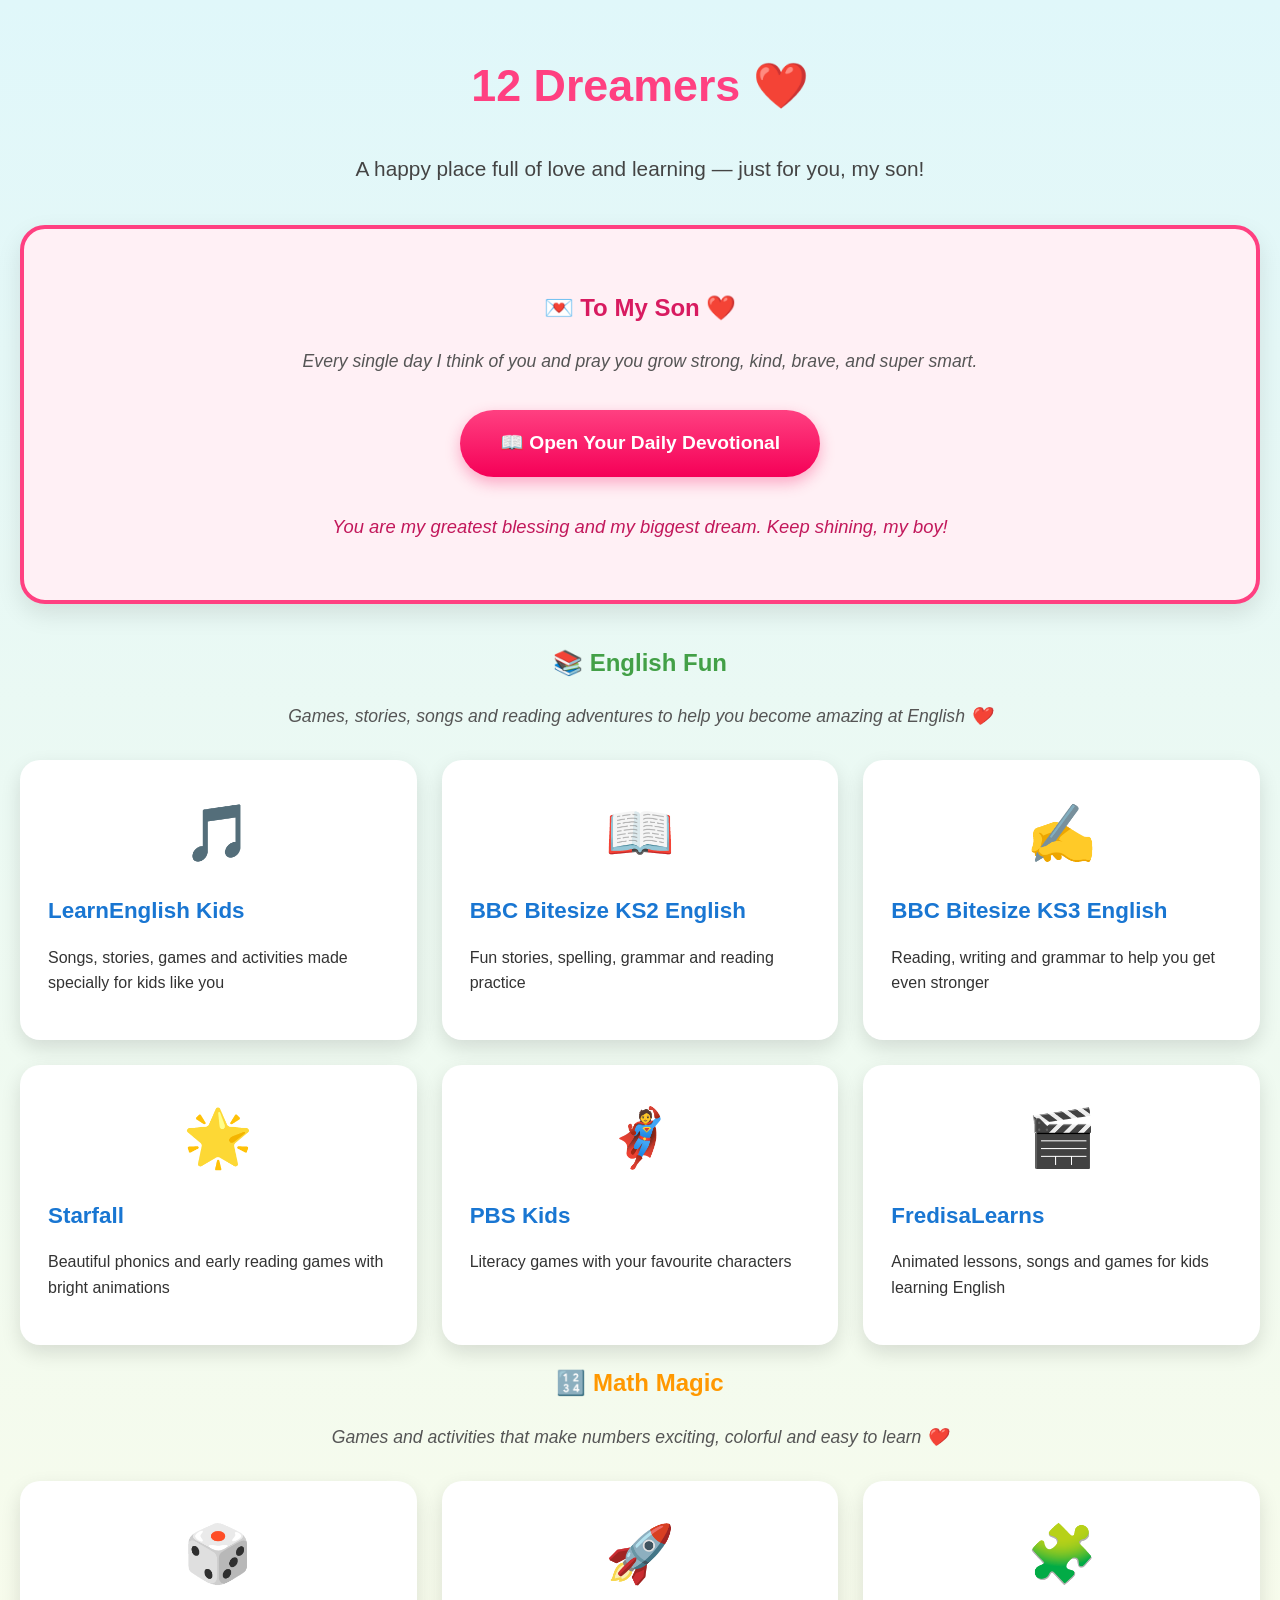
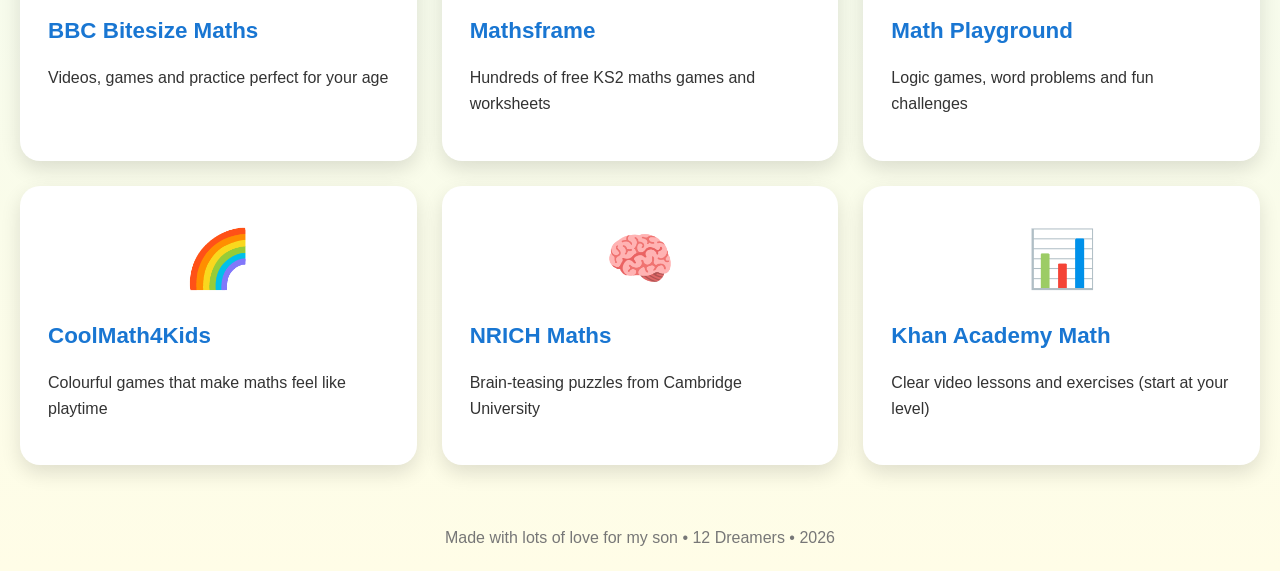
==== index.html @ 126d4523 "Update index.html" ====
<!DOCTYPE html>
<html lang="en">
<head>
    <meta charset="UTF-8">
    <meta name="viewport" content="width=device-width, initial-scale=1.0">
    <title>12 Dreamers - To My Son</title>
    <style>
        body { 
            font-family: 'Segoe UI', Arial, sans-serif; 
            margin: 0; 
            padding: 20px; 
            background: linear-gradient(to bottom, #e0f7fa, #fffde7); 
            color: #333; 
            line-height: 1.6; 
        }
        h1 { 
            text-align: center; 
            color: #ff4081; 
            font-size: 2.8em; 
        }
        .heart { color: #e74c3c; }
        .section-desc { 
            font-style: italic; 
            text-align: center; 
            margin-bottom: 30px; 
            color: #555; 
            font-size: 1.1em; 
        }
        .resource-grid { 
            display: grid; 
            grid-template-columns: repeat(auto-fit, minmax(300px, 1fr)); 
            gap: 25px; 
        }
        .resource-card { 
            background: white; 
            border-radius: 20px; 
            padding: 25px; 
            box-shadow: 0 8px 20px rgba(0,0,0,0.12); 
            text-decoration: none; 
            color: inherit; 
            transition: all 0.3s ease; 
            border: 3px solid transparent;
        }
        .resource-card:hover { 
            transform: translateY(-10px) scale(1.03); 
            box-shadow: 0 15px 30px rgba(0,0,0,0.18); 
            border-color: #ffeb3b;
        }
        .resource-card h3 { 
            margin: 15px 0 10px; 
            color: #1976d2; 
            font-size: 1.4em;
        }
        .emoji { 
            font-size: 3.5em; 
            display: block; 
            text-align: center; 
            margin-bottom: 15px; 
        }
        .to-my-son { 
            background: #fff0f5; 
            padding: 40px; 
            border-radius: 25px; 
            margin: 40px 0; 
            box-shadow: 0 10px 25px rgba(0,0,0,0.1);
            border: 4px solid #ff4081;
        }
        footer { 
            text-align: center; 
            margin-top: 60px; 
            font-size: 1em; 
            color: #777; 
        }
        .devotional-btn {
            background: linear-gradient(#ff4081, #f50057);
            color: white; 
            padding: 18px 40px; 
            border-radius: 50px; 
            text-decoration: none; 
            font-weight: bold; 
            font-size: 1.2em;
            display: inline-block;
            box-shadow: 0 6px 15px rgba(245, 0, 87, 0.3);
        }
    </style>
</head>
<body>

    <h1>12 Dreamers <span class="heart">❤️</span></h1>
    <p style="text-align: center; font-size: 1.3em; max-width: 900px; margin: 20px auto; color: #444;">
        A happy place full of love and learning — just for you, my son!
    </p>

    <!-- ====================== TO MY SON ❤️ ====================== -->
    <section id="to-my-son" class="to-my-son">
        <h2 style="text-align: center; color: #d81b60;">💌 To My Son ❤️</h2>
        <p class="section-desc">Every single day I think of you and pray you grow strong, kind, brave, and super smart.</p>
        
        <div style="text-align: center; margin: 35px 0;">
            <a href="https://docs.google.com/document/d/1yUFBybT58QtuYSjv2Atf_u7cFGTR4Y-_/edit" 
               target="_blank" 
               class="devotional-btn">
                📖 Open Your Daily Devotional
            </a>
        </div>
        
        <p style="text-align: center; font-style: italic; font-size: 1.15em; color: #c2185b;">
            You are my greatest blessing and my biggest dream. Keep shining, my boy!
        </p>
    </section>

    <!-- ====================== ENGLISH FUN ====================== -->
    <section id="english-fun" class="resources-section">
        <h2 style="text-align: center; color: #43a047;">📚 English Fun</h2>
        <p class="section-desc">Games, stories, songs and reading adventures to help you become amazing at English ❤️</p>
        <div class="resource-grid">

            <a href="https://learnenglishkids.britishcouncil.org/" target="_blank" class="resource-card">
                <span class="emoji">🎵</span>
                <h3>LearnEnglish Kids</h3>
                <p>Songs, stories, games and activities made specially for kids like you</p>
            </a>

            <a href="https://www.bbc.co.uk/bitesize/subjects/zv48q6f" target="_blank" class="resource-card">
                <span class="emoji">📖</span>
                <h3>BBC Bitesize KS2 English</h3>
                <p>Fun stories, spelling, grammar and reading practice</p>
            </a>

            <a href="https://www.bbc.co.uk/bitesize/subjects/z3kw2hv" target="_blank" class="resource-card">
                <span class="emoji">✍️</span>
                <h3>BBC Bitesize KS3 English</h3>
                <p>Reading, writing and grammar to help you get even stronger</p>
            </a>

            <a href="https://www.starfall.com/" target="_blank" class="resource-card">
                <span class="emoji">🌟</span>
                <h3>Starfall</h3>
                <p>Beautiful phonics and early reading games with bright animations</p>
            </a>

            <a href="https://pbskids.org/" target="_blank" class="resource-card">
                <span class="emoji">🦸</span>
                <h3>PBS Kids</h3>
                <p>Literacy games with your favourite characters</p>
            </a>

            <a href="https://www.fredisalearns.com/" target="_blank" class="resource-card">
                <span class="emoji">🎬</span>
                <h3>FredisaLearns</h3>
                <p>Animated lessons, songs and games for kids learning English</p>
            </a>

        </div>
    </section>

    <!-- ====================== MATH MAGIC ====================== -->
    <section id="math-magic" class="resources-section">
        <h2 style="text-align: center; color: #ff9800;">🔢 Math Magic</h2>
        <p class="section-desc">Games and activities that make numbers exciting, colorful and easy to learn ❤️</p>
        <div class="resource-grid">

            <a href="https://www.bbc.co.uk/bitesize/subjects/z826n39" target="_blank" class="resource-card">
                <span class="emoji">🎲</span>
                <h3>BBC Bitesize Maths</h3>
                <p>Videos, games and practice perfect for your age</p>
            </a>

            <a href="https://mathsframe.co.uk/" target="_blank" class="resource-card">
                <span class="emoji">🚀</span>
                <h3>Mathsframe</h3>
                <p>Hundreds of free KS2 maths games and worksheets</p>
            </a>

            <a href="https://www.mathplayground.com/" target="_blank" class="resource-card">
                <span class="emoji">🧩</span>
                <h3>Math Playground</h3>
                <p>Logic games, word problems and fun challenges</p>
            </a>

            <a href="https://www.coolmath4kids.com/" target="_blank" class="resource-card">
                <span class="emoji">🌈</span>
                <h3>CoolMath4Kids</h3>
                <p>Colourful games that make maths feel like playtime</p>
            </a>

            <a href="https://nrich.maths.org/" target="_blank" class="resource-card">
                <span class="emoji">🧠</span>
                <h3>NRICH Maths</h3>
                <p>Brain-teasing puzzles from Cambridge University</p>
            </a>

            <a href="https://www.khanacademy.org/math" target="_blank" class="resource-card">
                <span class="emoji">📊</span>
                <h3>Khan Academy Math</h3>
                <p>Clear video lessons and exercises (start at your level)</p>
            </a>

        </div>
    </section>

    <footer>
        Made with lots of love for my son • 12 Dreamers • 2026
    </footer>

</body>
</html>
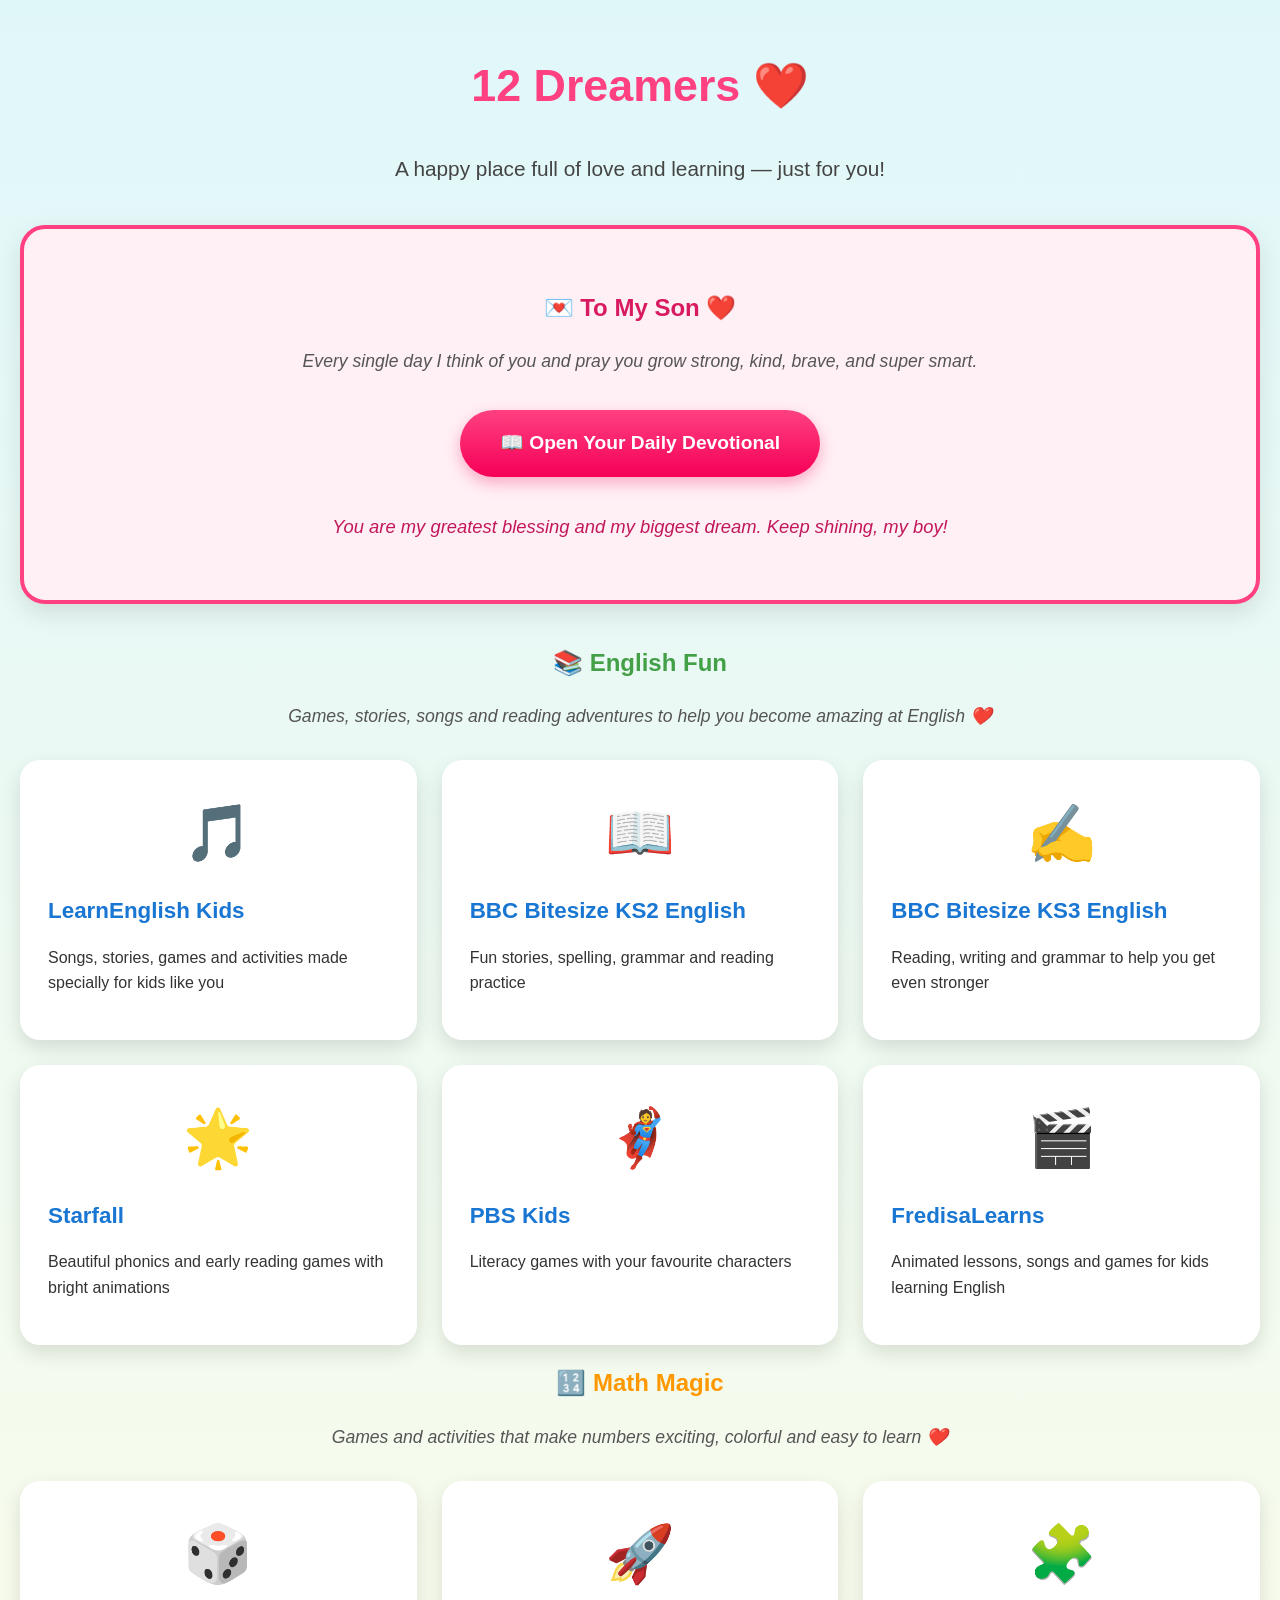
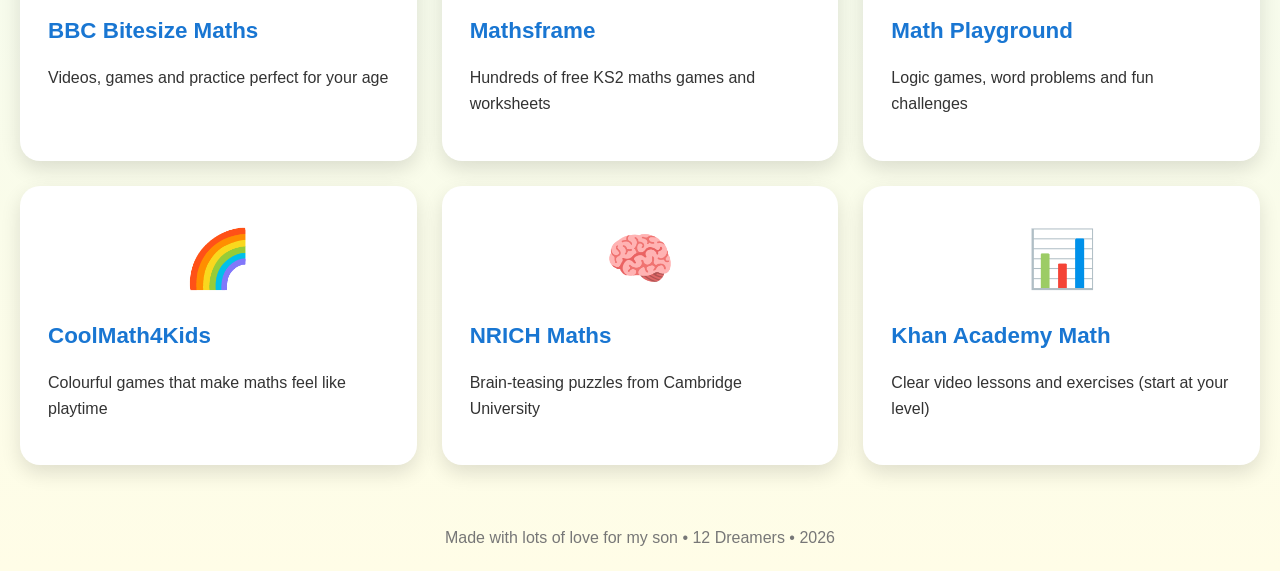
==== commit 6c3884d8: "Update index.html" ====
--- a/index.html
+++ b/index.html
@@ -88,7 +88,7 @@
 
     <h1>12 Dreamers <span class="heart">❤️</span></h1>
     <p style="text-align: center; font-size: 1.3em; max-width: 900px; margin: 20px auto; color: #444;">
-        A happy place full of love and learning — just for you, my son!
+        A happy place full of love and learning — just for you!
     </p>
 
     <!-- ====================== TO MY SON ❤️ ====================== -->
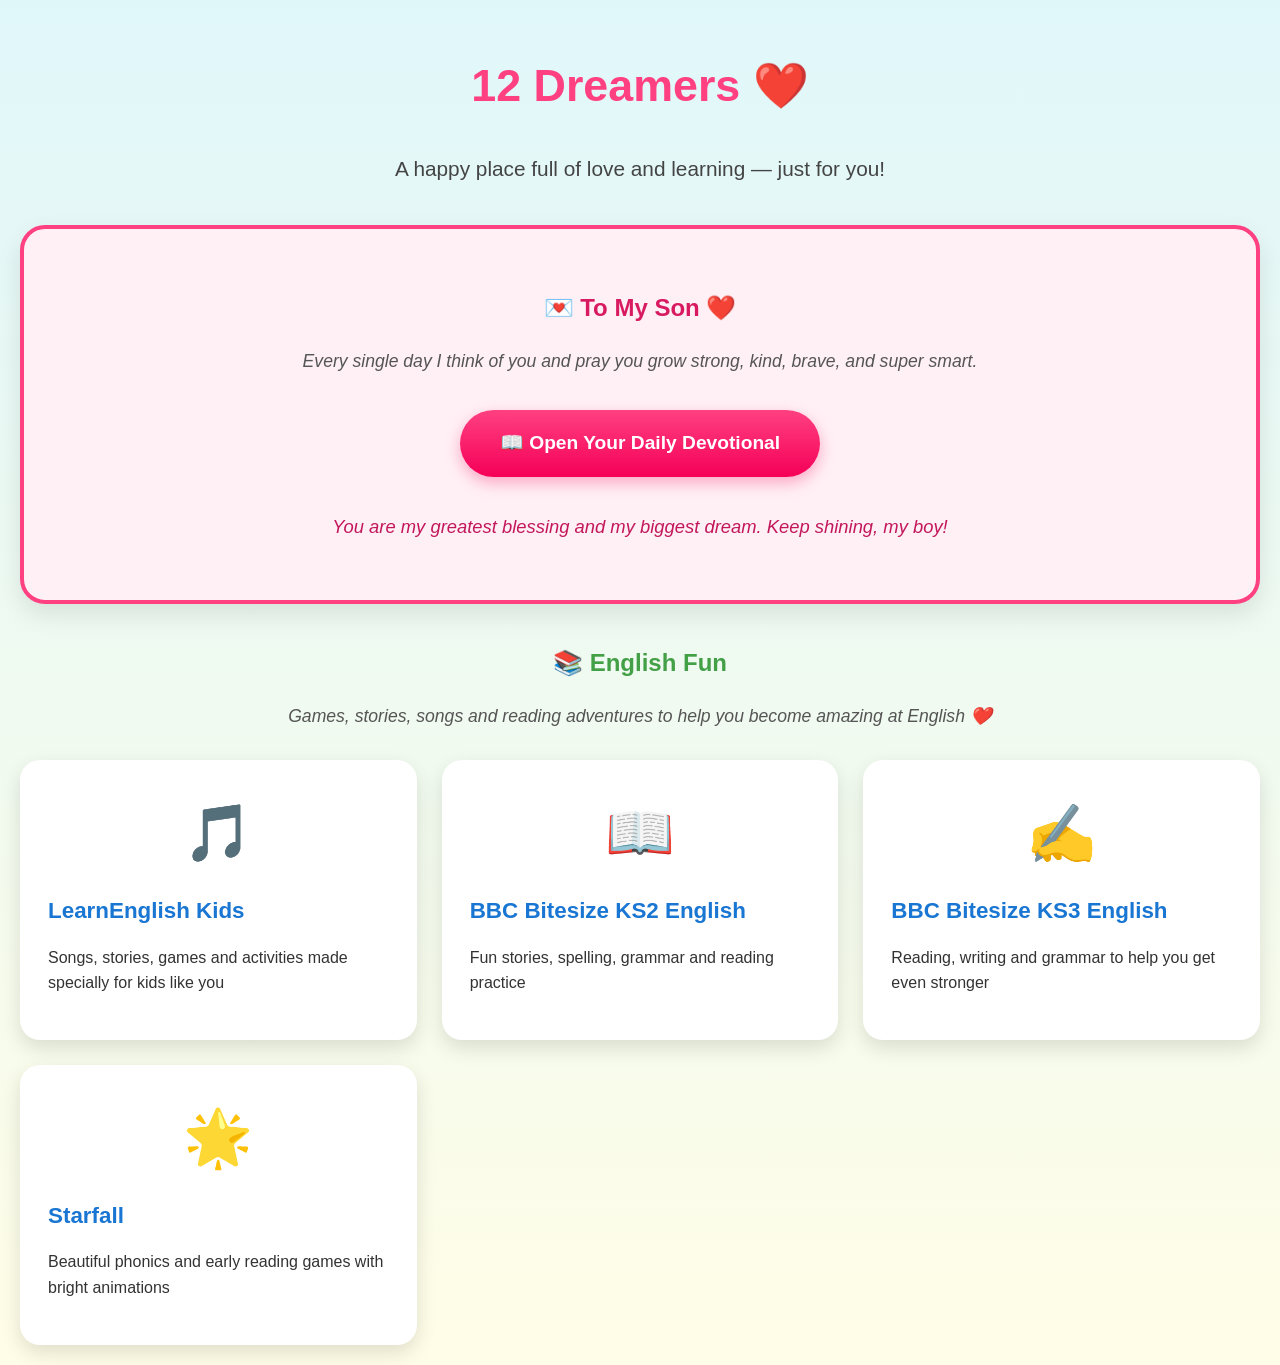
==== commit a297cb43: "Update index.html" ====
--- a/index.html
+++ b/index.html
@@ -139,69 +139,3 @@
                 <p>Beautiful phonics and early reading games with bright animations</p>
             </a>
 
-            <a href="https://pbskids.org/" target="_blank" class="resource-card">
-                <span class="emoji">🦸</span>
-                <h3>PBS Kids</h3>
-                <p>Literacy games with your favourite characters</p>
-            </a>
-
-            <a href="https://www.fredisalearns.com/" target="_blank" class="resource-card">
-                <span class="emoji">🎬</span>
-                <h3>FredisaLearns</h3>
-                <p>Animated lessons, songs and games for kids learning English</p>
-            </a>
-
-        </div>
-    </section>
-
-    <!-- ====================== MATH MAGIC ====================== -->
-    <section id="math-magic" class="resources-section">
-        <h2 style="text-align: center; color: #ff9800;">🔢 Math Magic</h2>
-        <p class="section-desc">Games and activities that make numbers exciting, colorful and easy to learn ❤️</p>
-        <div class="resource-grid">
-
-            <a href="https://www.bbc.co.uk/bitesize/subjects/z826n39" target="_blank" class="resource-card">
-                <span class="emoji">🎲</span>
-                <h3>BBC Bitesize Maths</h3>
-                <p>Videos, games and practice perfect for your age</p>
-            </a>
-
-            <a href="https://mathsframe.co.uk/" target="_blank" class="resource-card">
-                <span class="emoji">🚀</span>
-                <h3>Mathsframe</h3>
-                <p>Hundreds of free KS2 maths games and worksheets</p>
-            </a>
-
-            <a href="https://www.mathplayground.com/" target="_blank" class="resource-card">
-                <span class="emoji">🧩</span>
-                <h3>Math Playground</h3>
-                <p>Logic games, word problems and fun challenges</p>
-            </a>
-
-            <a href="https://www.coolmath4kids.com/" target="_blank" class="resource-card">
-                <span class="emoji">🌈</span>
-                <h3>CoolMath4Kids</h3>
-                <p>Colourful games that make maths feel like playtime</p>
-            </a>
-
-            <a href="https://nrich.maths.org/" target="_blank" class="resource-card">
-                <span class="emoji">🧠</span>
-                <h3>NRICH Maths</h3>
-                <p>Brain-teasing puzzles from Cambridge University</p>
-            </a>
-
-            <a href="https://www.khanacademy.org/math" target="_blank" class="resource-card">
-                <span class="emoji">📊</span>
-                <h3>Khan Academy Math</h3>
-                <p>Clear video lessons and exercises (start at your level)</p>
-            </a>
-
-        </div>
-    </section>
-
-    <footer>
-        Made with lots of love for my son • 12 Dreamers • 2026
-    </footer>
-
-</body>
-</html>
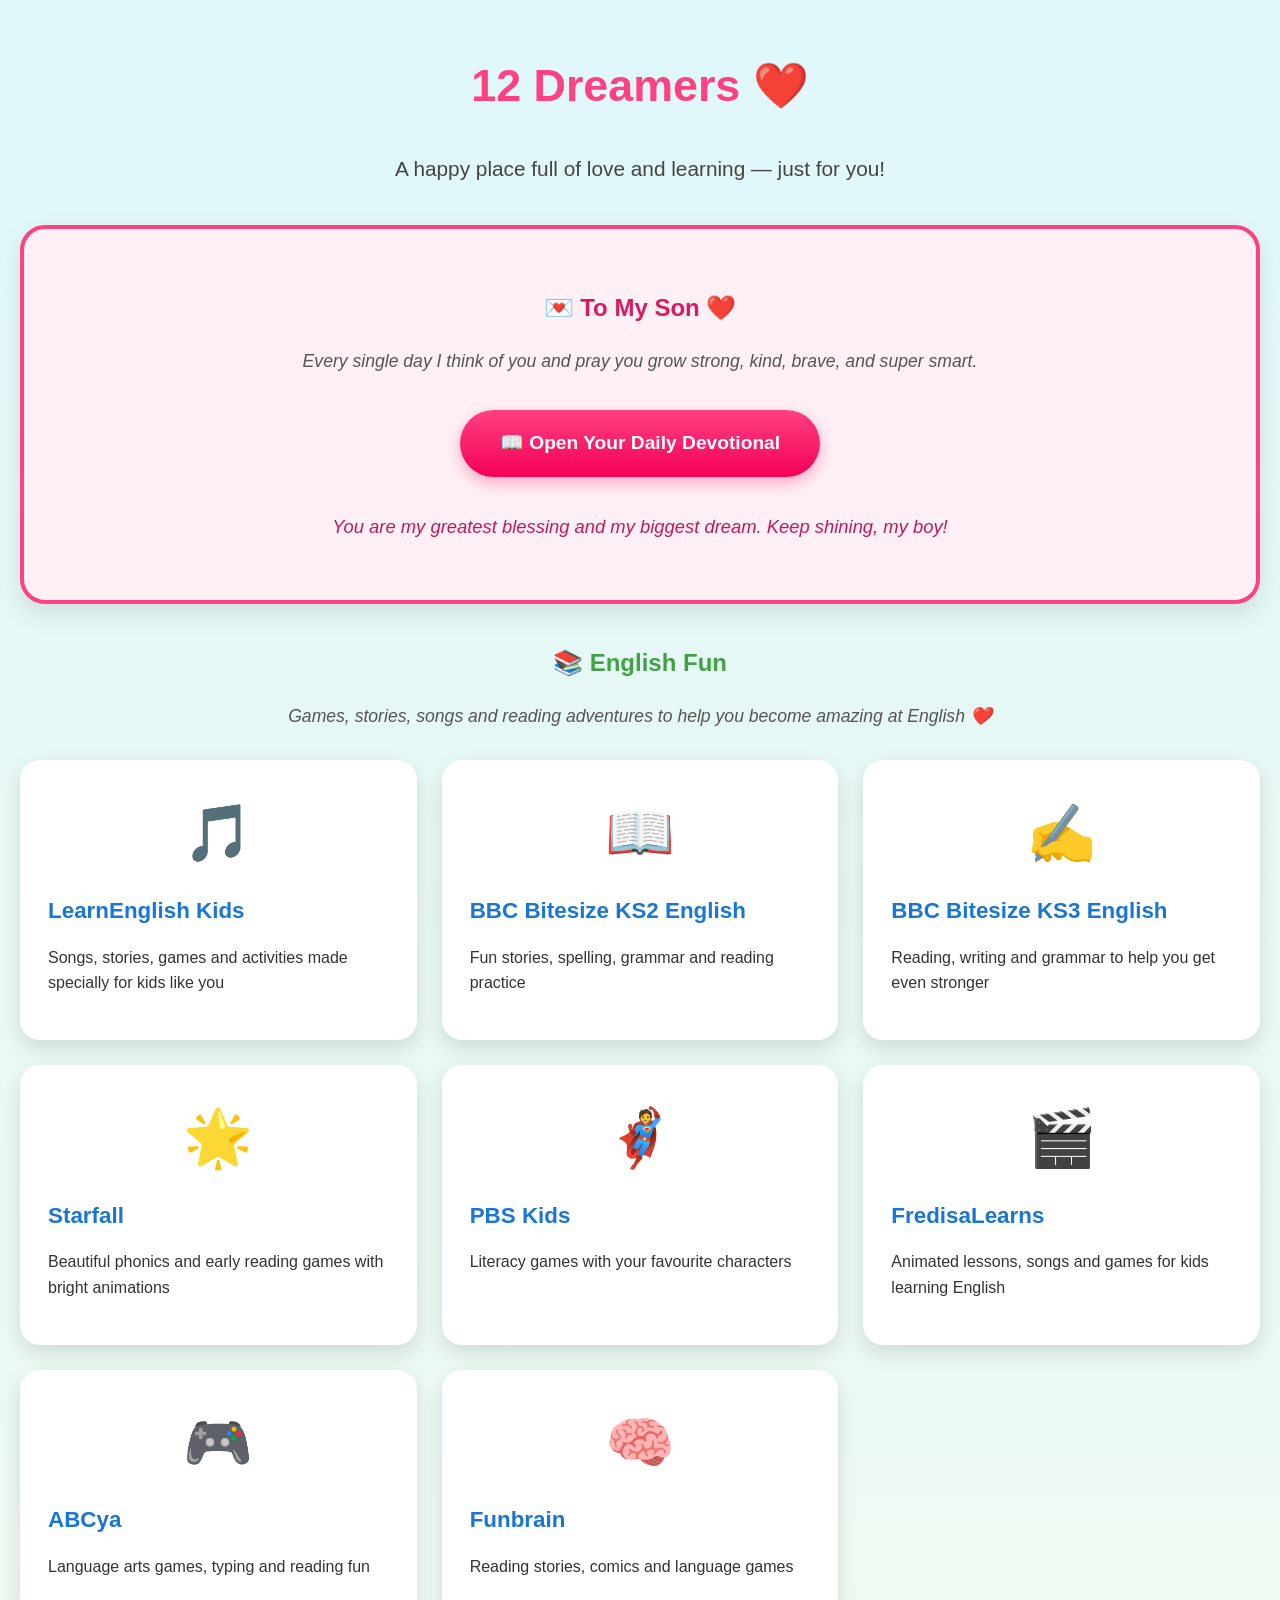
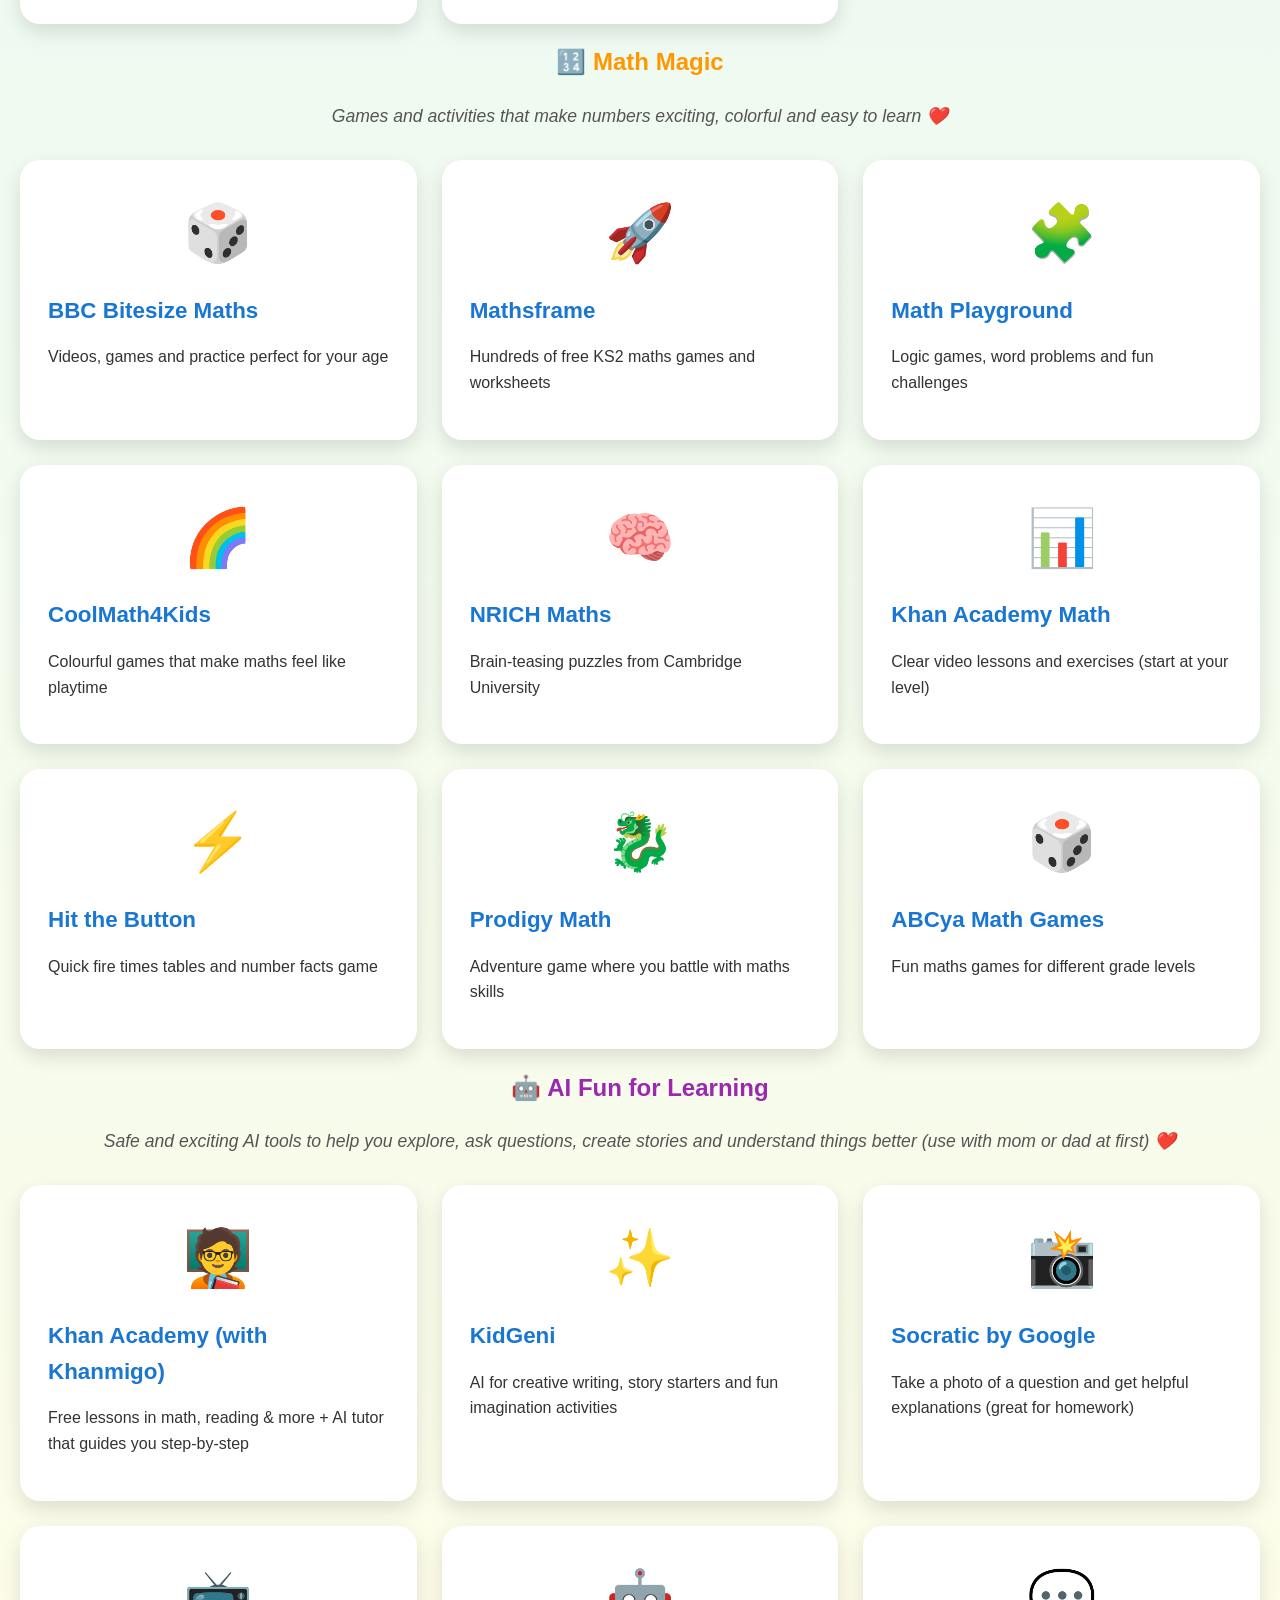
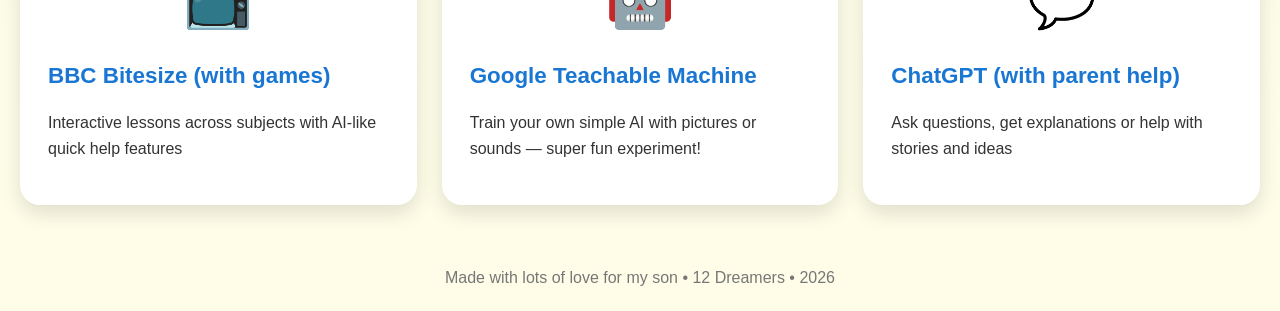
==== commit a2da924d: "Update index.html" ====
--- a/index.html
+++ b/index.html
@@ -139,3 +139,144 @@
                 <p>Beautiful phonics and early reading games with bright animations</p>
             </a>
 
+            <a href="https://pbskids.org/" target="_blank" class="resource-card">
+                <span class="emoji">🦸</span>
+                <h3>PBS Kids</h3>
+                <p>Literacy games with your favourite characters</p>
+            </a>
+
+            <a href="https://www.fredisalearns.com/" target="_blank" class="resource-card">
+                <span class="emoji">🎬</span>
+                <h3>FredisaLearns</h3>
+                <p>Animated lessons, songs and games for kids learning English</p>
+            </a>
+
+            <a href="https://www.abcya.com/" target="_blank" class="resource-card">
+                <span class="emoji">🎮</span>
+                <h3>ABCya</h3>
+                <p>Language arts games, typing and reading fun</p>
+            </a>
+
+            <a href="https://www.funbrain.com/" target="_blank" class="resource-card">
+                <span class="emoji">🧠</span>
+                <h3>Funbrain</h3>
+                <p>Reading stories, comics and language games</p>
+            </a>
+
+        </div>
+    </section>
+
+    <!-- ====================== MATH MAGIC ====================== -->
+    <section id="math-magic" class="resources-section">
+        <h2 style="text-align: center; color: #ff9800;">🔢 Math Magic</h2>
+        <p class="section-desc">Games and activities that make numbers exciting, colorful and easy to learn ❤️</p>
+        <div class="resource-grid">
+
+            <a href="https://www.bbc.co.uk/bitesize/subjects/z826n39" target="_blank" class="resource-card">
+                <span class="emoji">🎲</span>
+                <h3>BBC Bitesize Maths</h3>
+                <p>Videos, games and practice perfect for your age</p>
+            </a>
+
+            <a href="https://mathsframe.co.uk/" target="_blank" class="resource-card">
+                <span class="emoji">🚀</span>
+                <h3>Mathsframe</h3>
+                <p>Hundreds of free KS2 maths games and worksheets</p>
+            </a>
+
+            <a href="https://www.mathplayground.com/" target="_blank" class="resource-card">
+                <span class="emoji">🧩</span>
+                <h3>Math Playground</h3>
+                <p>Logic games, word problems and fun challenges</p>
+            </a>
+
+            <a href="https://www.coolmath4kids.com/" target="_blank" class="resource-card">
+                <span class="emoji">🌈</span>
+                <h3>CoolMath4Kids</h3>
+                <p>Colourful games that make maths feel like playtime</p>
+            </a>
+
+            <a href="https://nrich.maths.org/" target="_blank" class="resource-card">
+                <span class="emoji">🧠</span>
+                <h3>NRICH Maths</h3>
+                <p>Brain-teasing puzzles from Cambridge University</p>
+            </a>
+
+            <a href="https://www.khanacademy.org/math" target="_blank" class="resource-card">
+                <span class="emoji">📊</span>
+                <h3>Khan Academy Math</h3>
+                <p>Clear video lessons and exercises (start at your level)</p>
+            </a>
+
+            <a href="https://www.topmarks.co.uk/maths-games/hit-the-button" target="_blank" class="resource-card">
+                <span class="emoji">⚡</span>
+                <h3>Hit the Button</h3>
+                <p>Quick fire times tables and number facts game</p>
+            </a>
+
+            <a href="https://www.prodigygame.com/" target="_blank" class="resource-card">
+                <span class="emoji">🐉</span>
+                <h3>Prodigy Math</h3>
+                <p>Adventure game where you battle with maths skills</p>
+            </a>
+
+            <a href="https://www.abcya.com/grades/3-4/math" target="_blank" class="resource-card">
+                <span class="emoji">🎲</span>
+                <h3>ABCya Math Games</h3>
+                <p>Fun maths games for different grade levels</p>
+            </a>
+
+        </div>
+    </section>
+
+    <!-- ====================== AI FUN FOR LEARNING ====================== -->
+    <section id="ai-fun" class="resources-section">
+        <h2 style="text-align: center; color: #9c27b0;">🤖 AI Fun for Learning</h2>
+        <p class="section-desc">Safe and exciting AI tools to help you explore, ask questions, create stories and understand things better (use with mom or dad at first) ❤️</p>
+        <div class="resource-grid">
+
+            <a href="https://www.khanacademy.org/" target="_blank" class="resource-card">
+                <span class="emoji">🧑‍🏫</span>
+                <h3>Khan Academy (with Khanmigo)</h3>
+                <p>Free lessons in math, reading & more + AI tutor that guides you step-by-step</p>
+            </a>
+
+            <a href="https://kidgeni.com/" target="_blank" class="resource-card">
+                <span class="emoji">✨</span>
+                <h3>KidGeni</h3>
+                <p>AI for creative writing, story starters and fun imagination activities</p>
+            </a>
+
+            <a href="https://www.google.com/socratic" target="_blank" class="resource-card">
+                <span class="emoji">📸</span>
+                <h3>Socratic by Google</h3>
+                <p>Take a photo of a question and get helpful explanations (great for homework)</p>
+            </a>
+
+            <a href="https://www.bbc.co.uk/bitesize" target="_blank" class="resource-card">
+                <span class="emoji">📺</span>
+                <h3>BBC Bitesize (with games)</h3>
+                <p>Interactive lessons across subjects with AI-like quick help features</p>
+            </a>
+
+            <a href="https://teachablemachine.withgoogle.com/" target="_blank" class="resource-card">
+                <span class="emoji">🤖</span>
+                <h3>Google Teachable Machine</h3>
+                <p>Train your own simple AI with pictures or sounds — super fun experiment!</p>
+            </a>
+
+            <a href="https://chatgpt.com/" target="_blank" class="resource-card">
+                <span class="emoji">💬</span>
+                <h3>ChatGPT (with parent help)</h3>
+                <p>Ask questions, get explanations or help with stories and ideas</p>
+            </a>
+
+        </div>
+    </section>
+
+    <footer>
+        Made with lots of love for my son • 12 Dreamers • 2026
+    </footer>
+
+</body>
+</html>
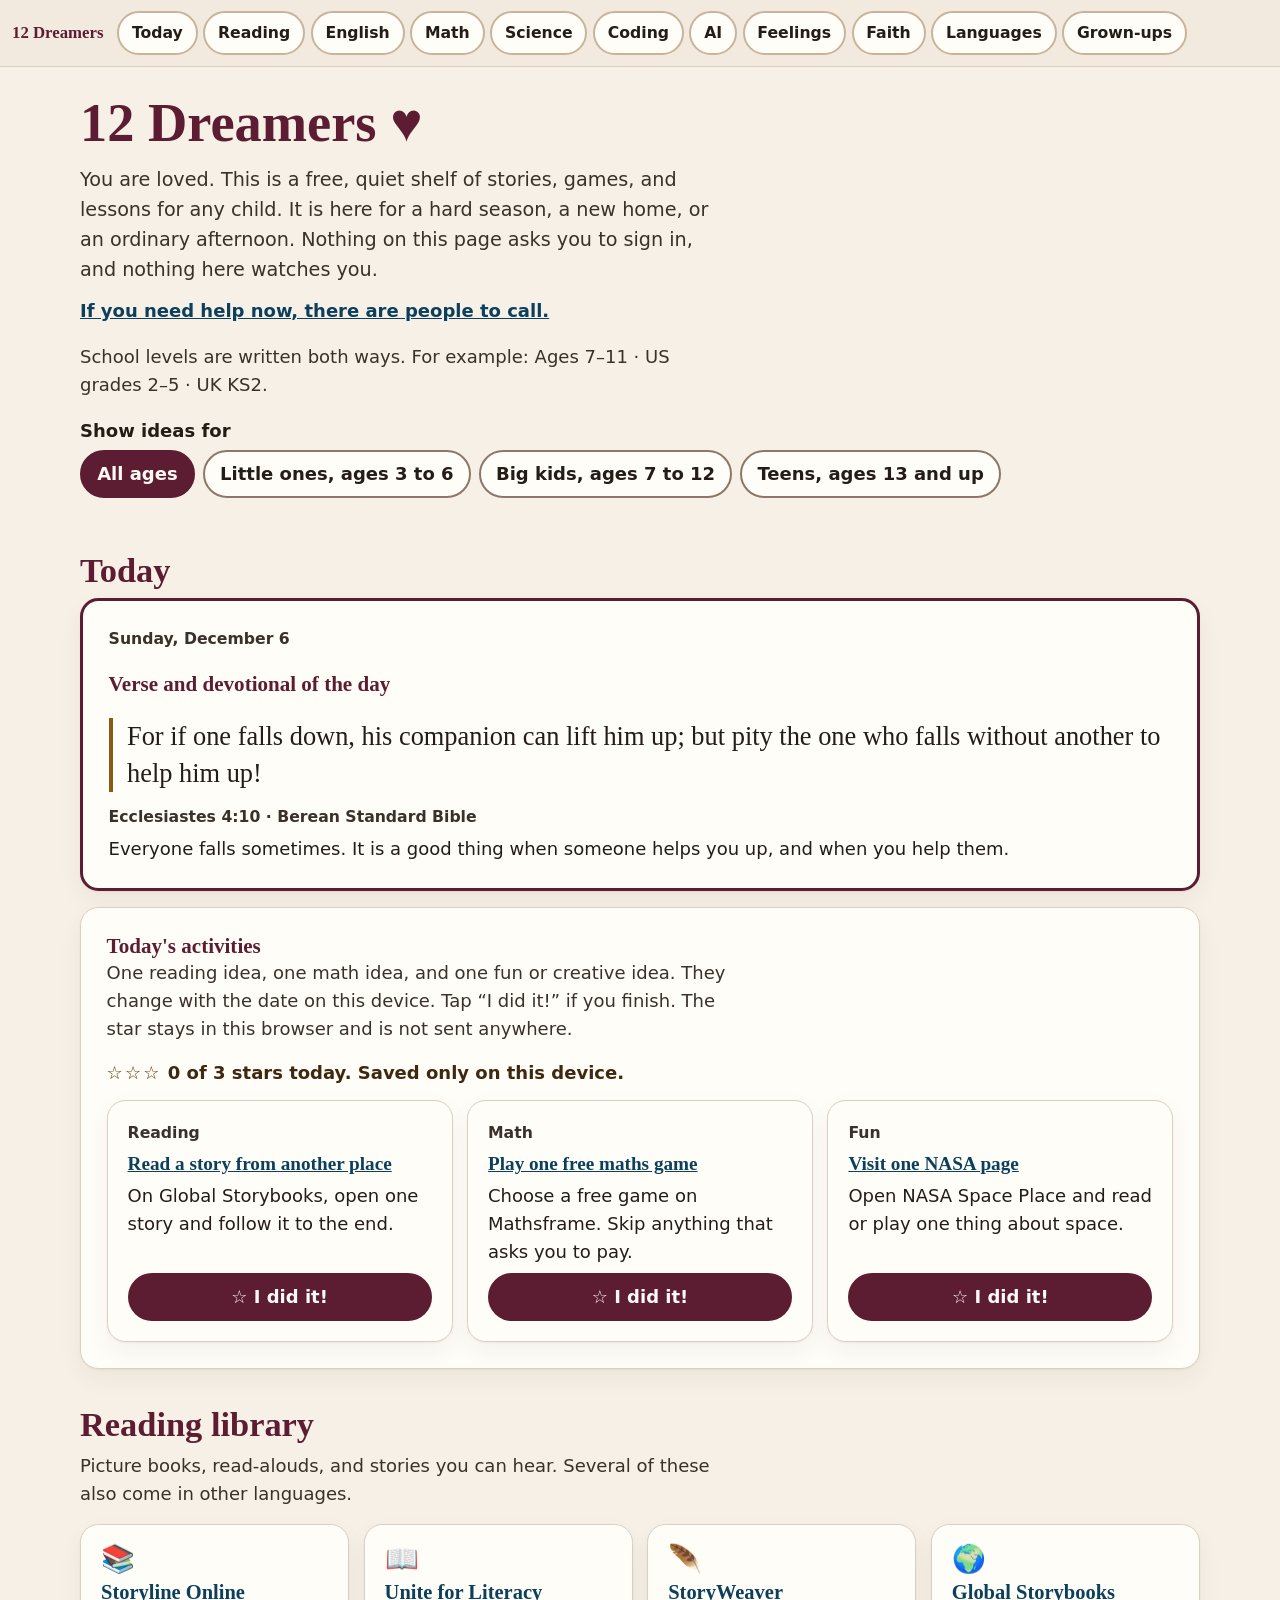
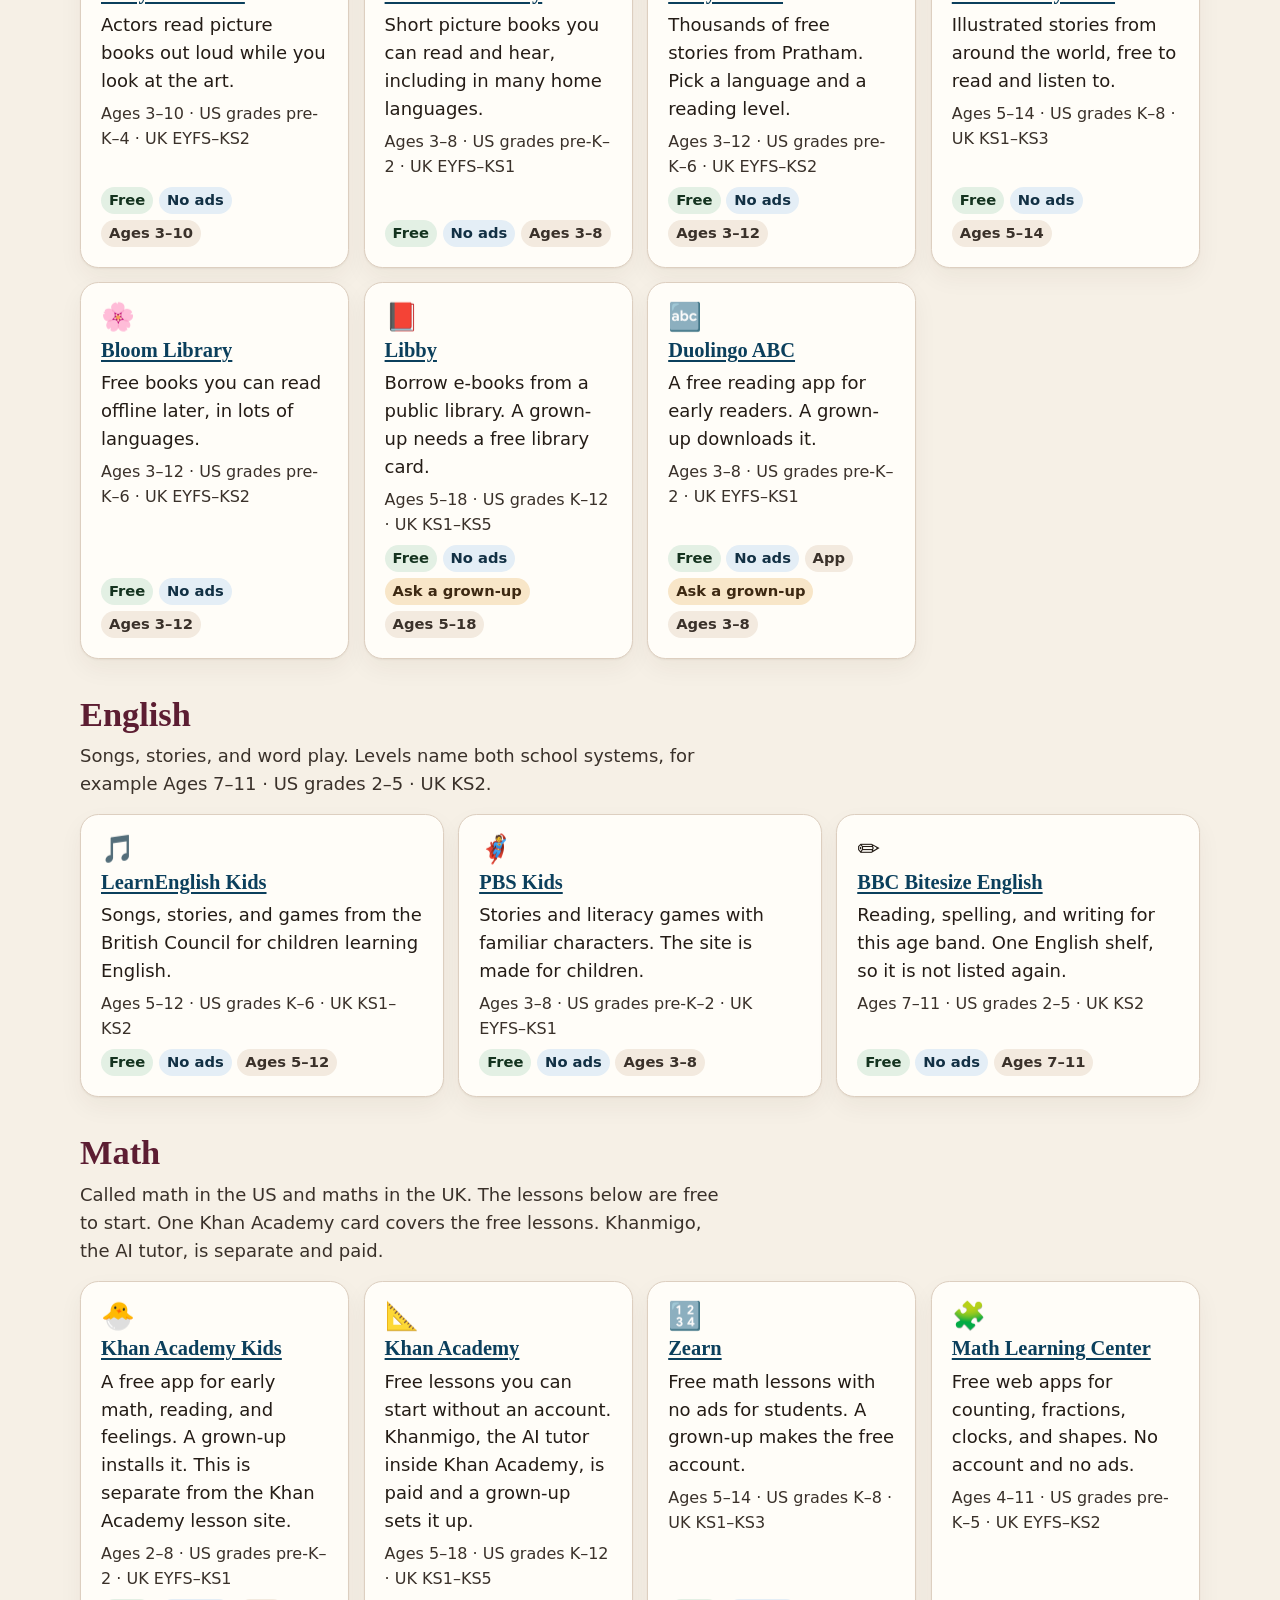
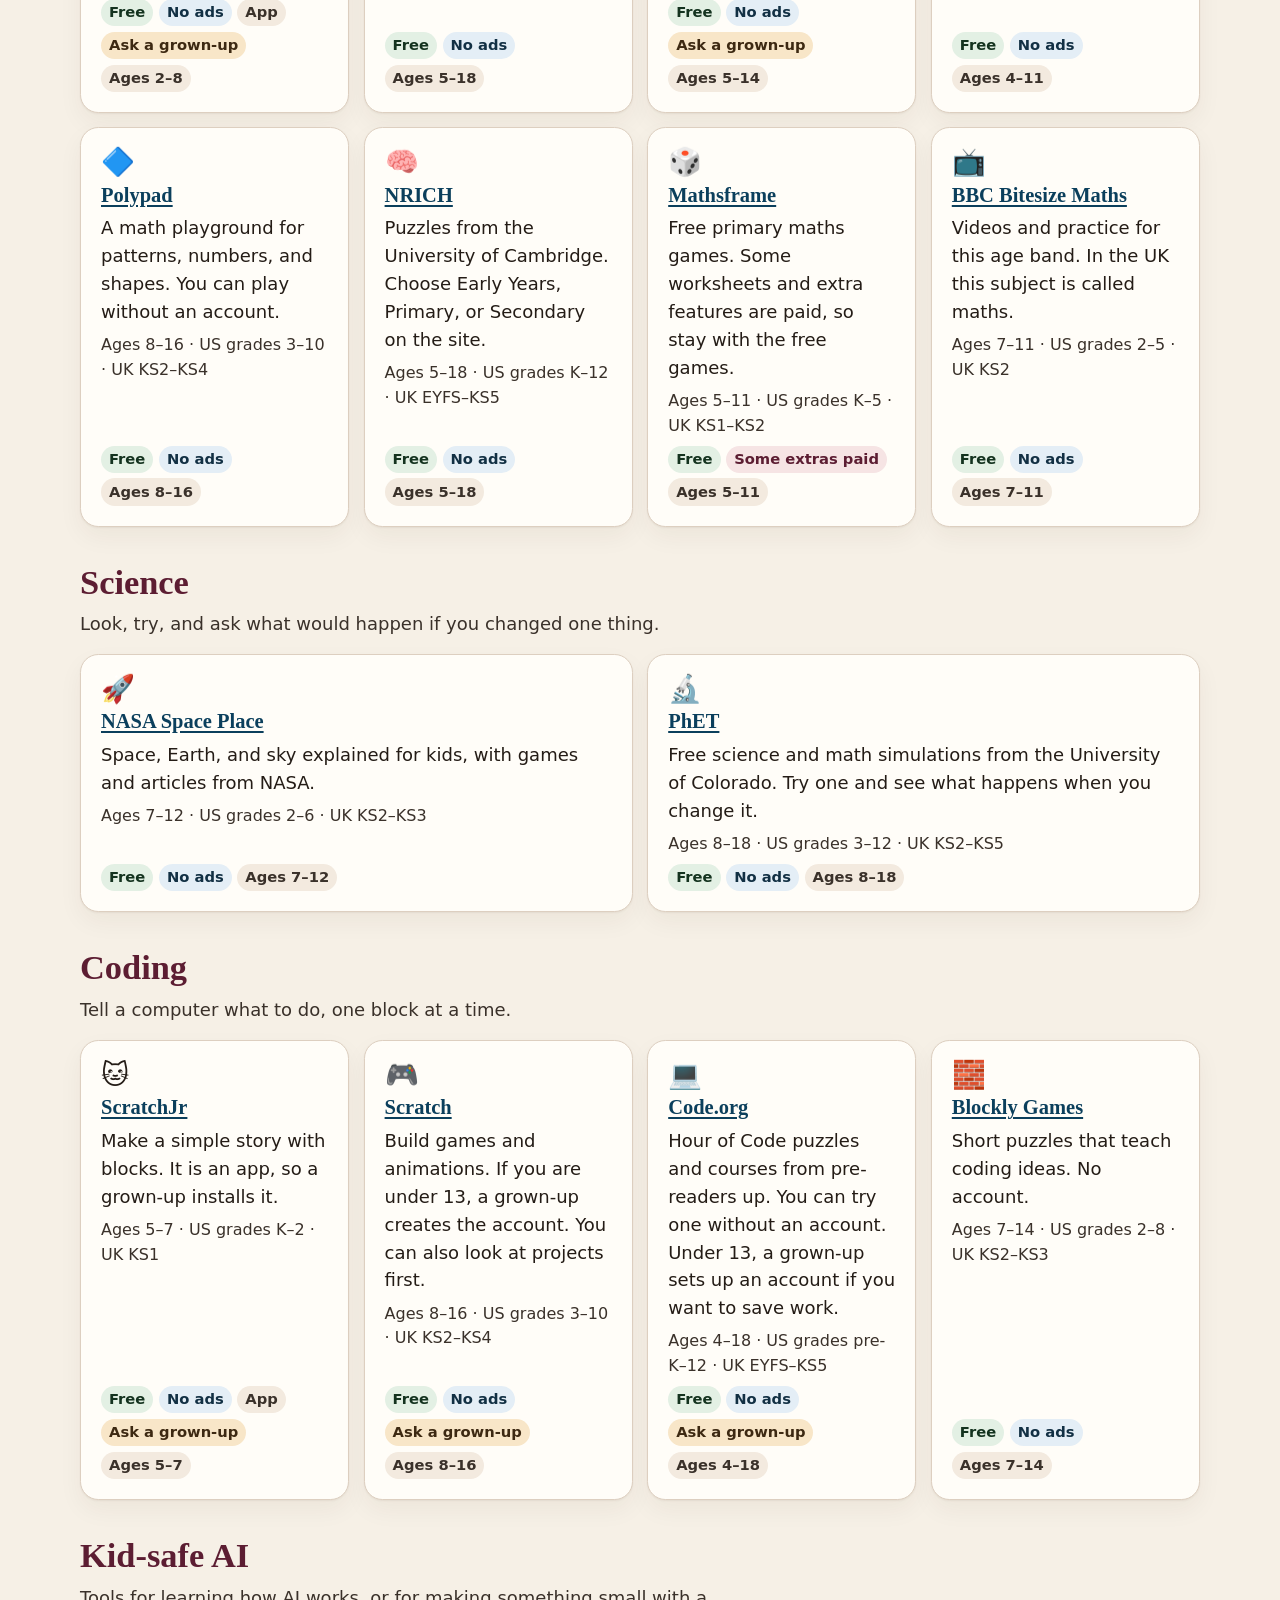
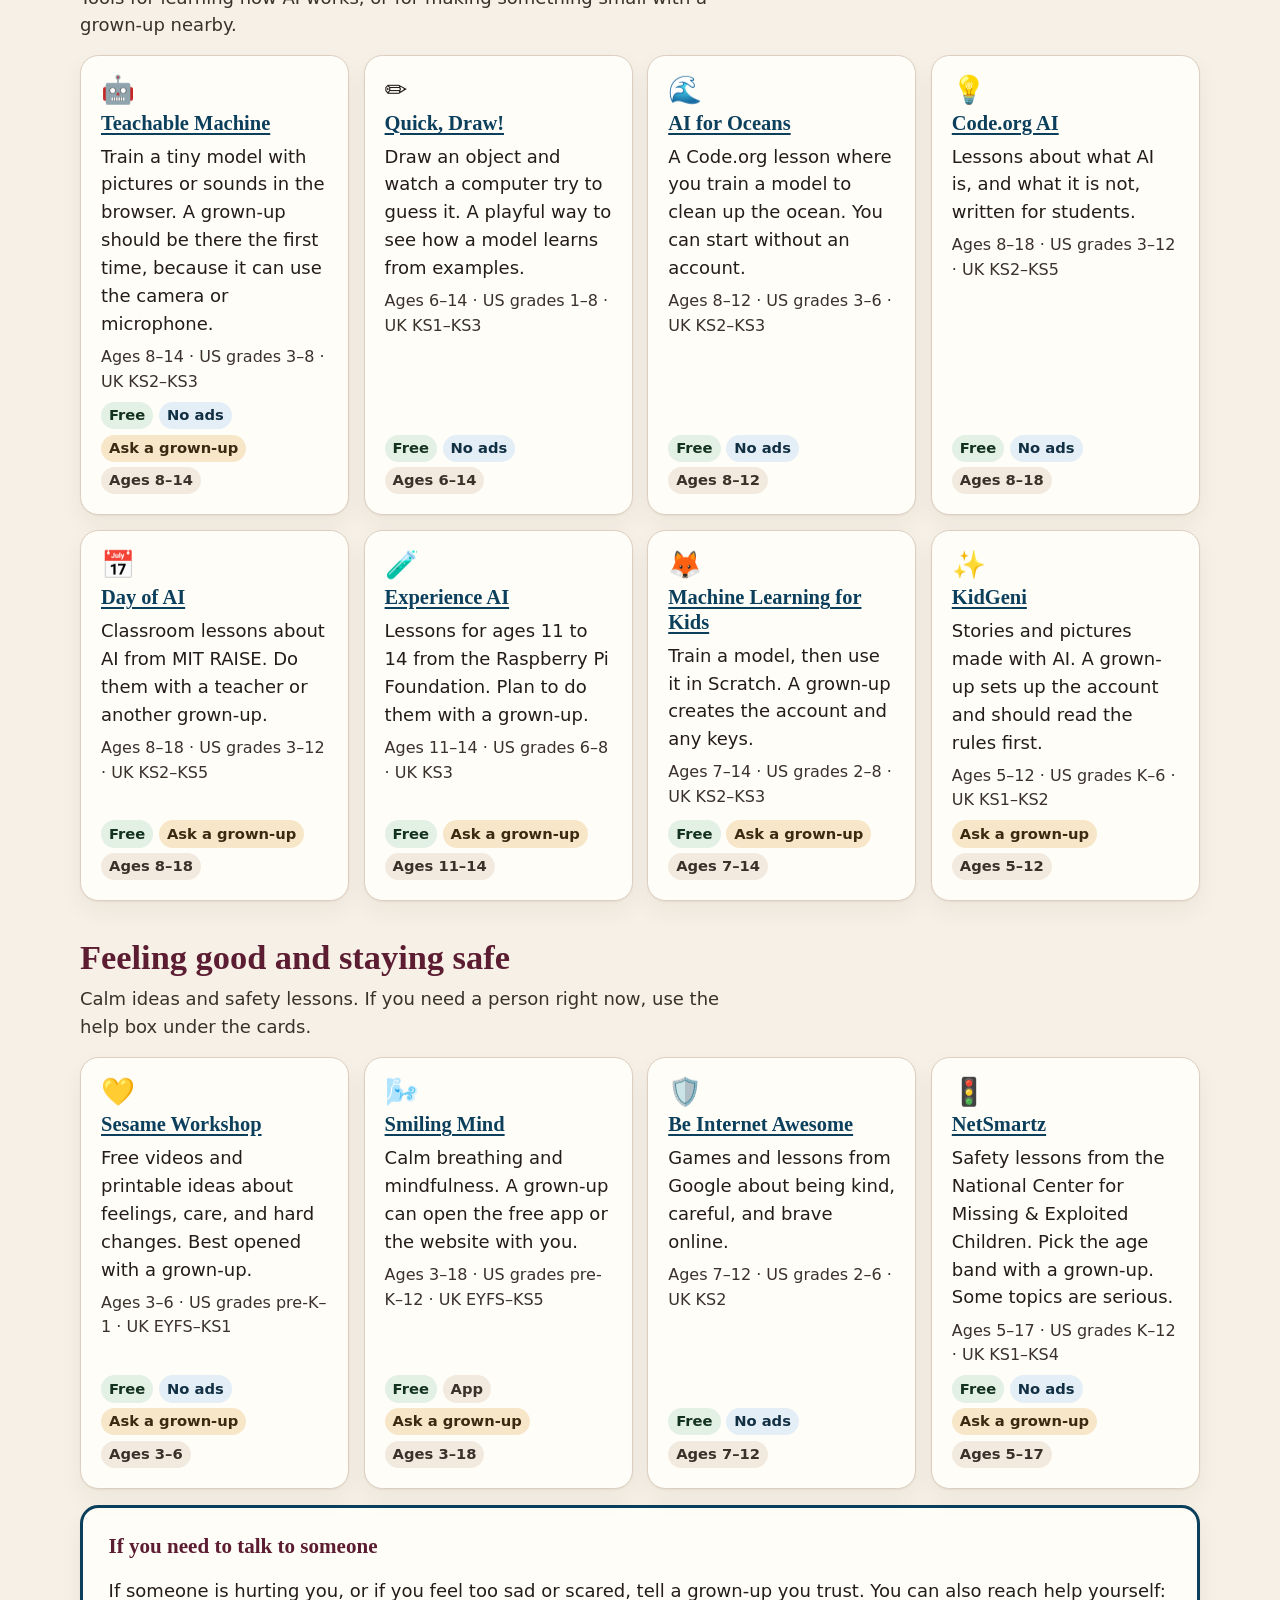
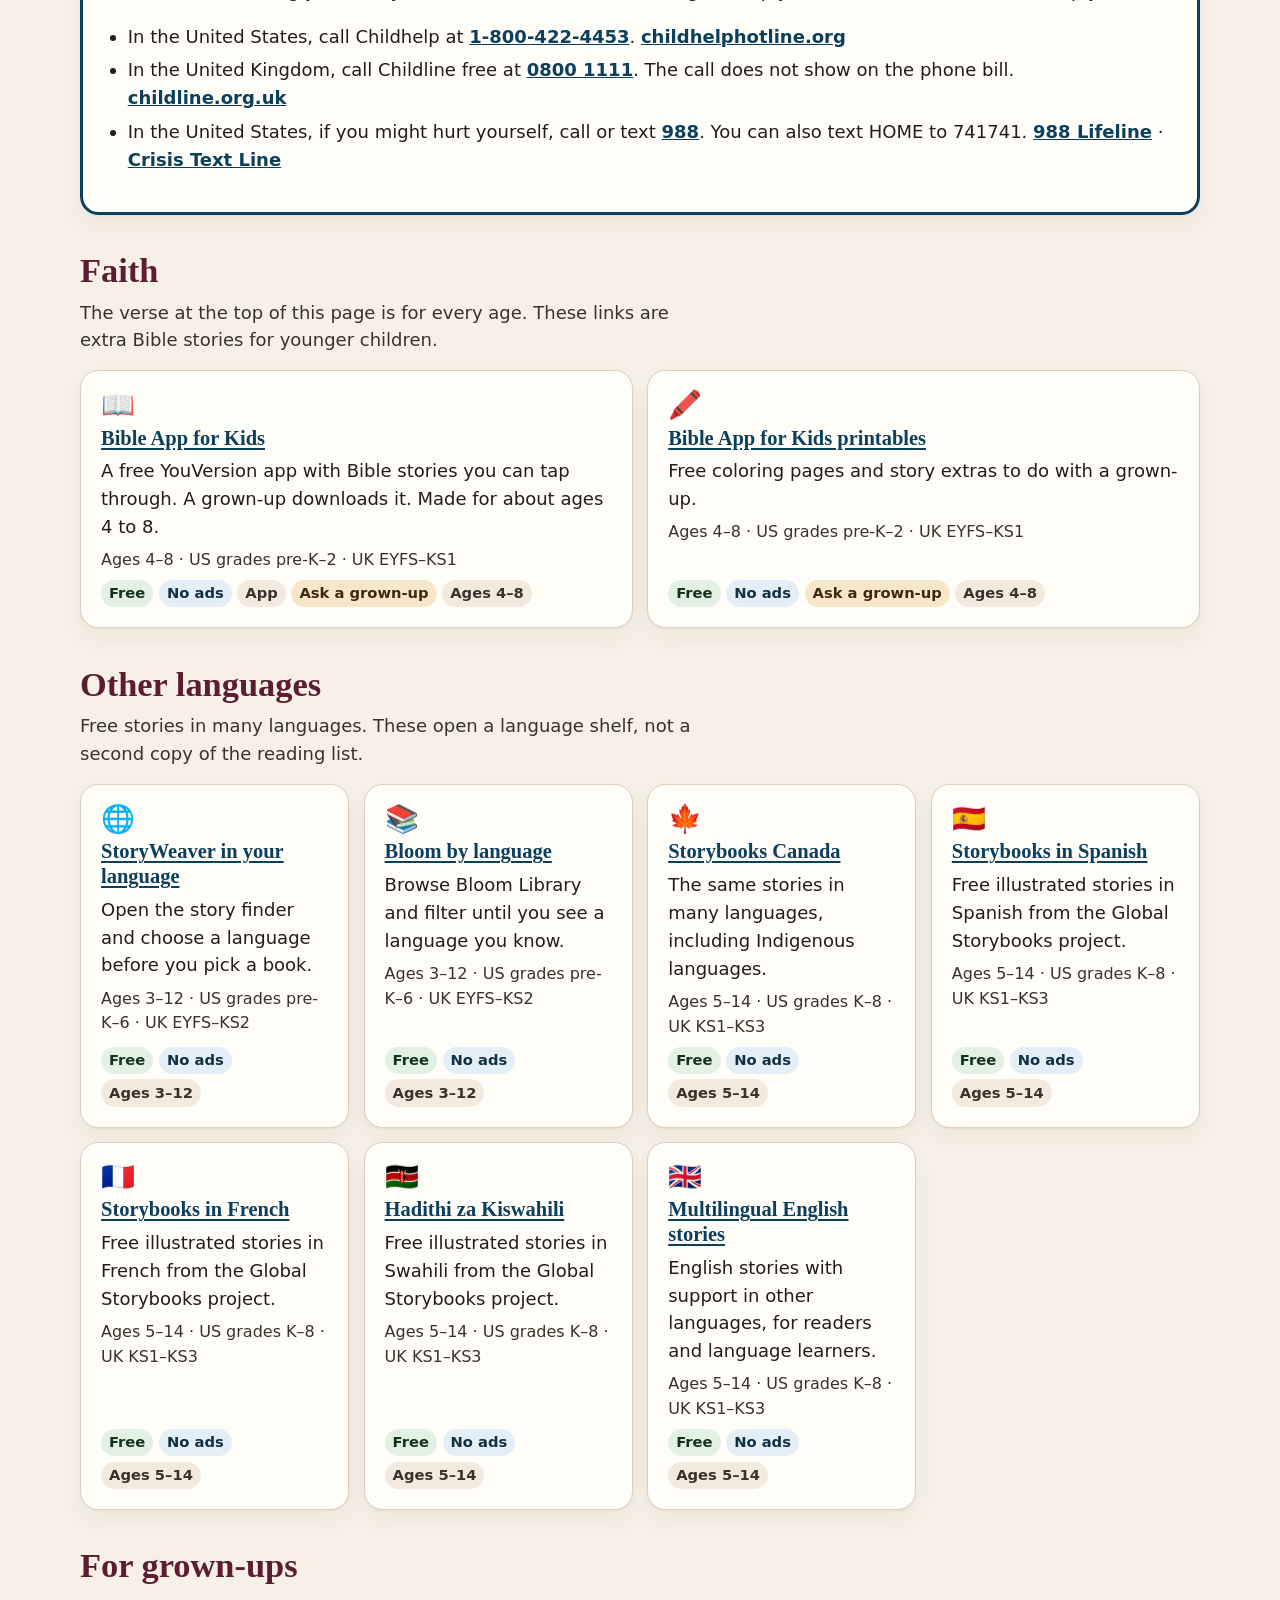
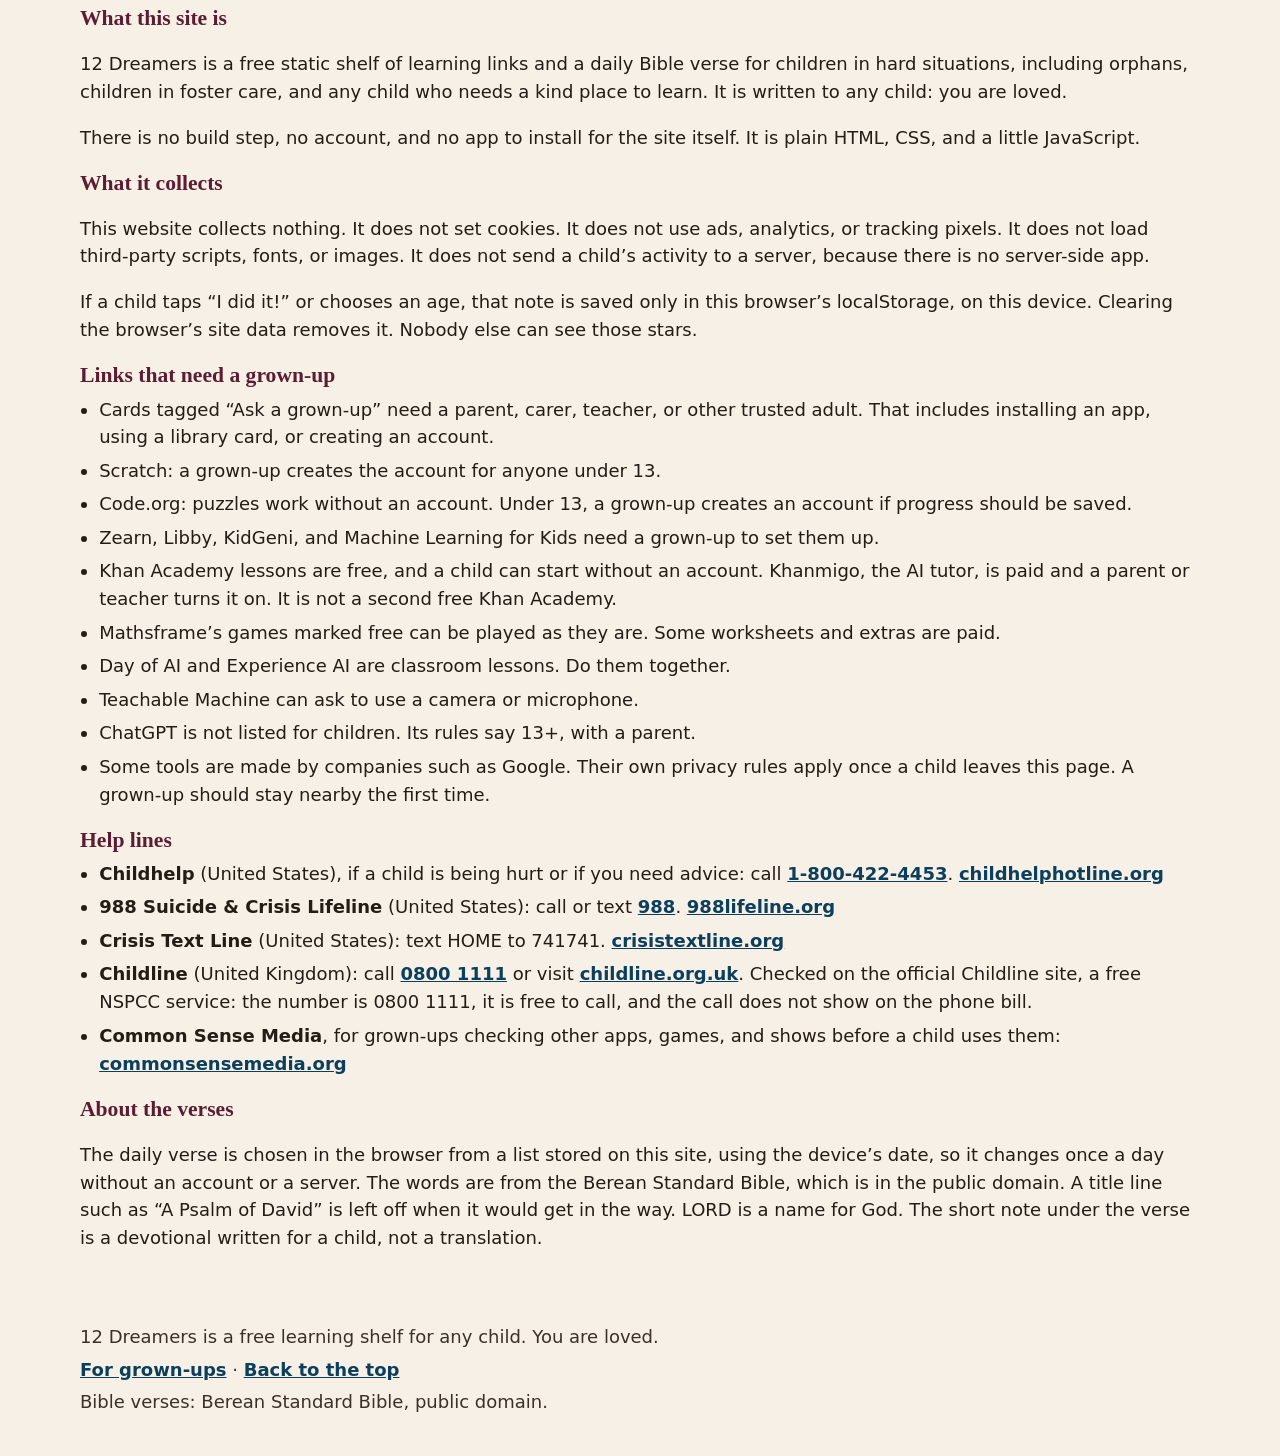
==== commit 23e6fd0b: "Rebuild 12 Dreamers as a private learning shelf Replace the single-child page with a static site for" ====
--- a/index.html
+++ b/index.html
@@ -1,282 +1,606 @@
-<!DOCTYPE html>
-<html lang="en">
-<head>
-    <meta charset="UTF-8">
-    <meta name="viewport" content="width=device-width, initial-scale=1.0">
-    <title>12 Dreamers - To My Son</title>
-    <style>
-        body { 
-            font-family: 'Segoe UI', Arial, sans-serif; 
-            margin: 0; 
-            padding: 20px; 
-            background: linear-gradient(to bottom, #e0f7fa, #fffde7); 
-            color: #333; 
-            line-height: 1.6; 
-        }
-        h1 { 
-            text-align: center; 
-            color: #ff4081; 
-            font-size: 2.8em; 
-        }
-        .heart { color: #e74c3c; }
-        .section-desc { 
-            font-style: italic; 
-            text-align: center; 
-            margin-bottom: 30px; 
-            color: #555; 
-            font-size: 1.1em; 
-        }
-        .resource-grid { 
-            display: grid; 
-            grid-template-columns: repeat(auto-fit, minmax(300px, 1fr)); 
-            gap: 25px; 
-        }
-        .resource-card { 
-            background: white; 
-            border-radius: 20px; 
-            padding: 25px; 
-            box-shadow: 0 8px 20px rgba(0,0,0,0.12); 
-            text-decoration: none; 
-            color: inherit; 
-            transition: all 0.3s ease; 
-            border: 3px solid transparent;
-        }
-        .resource-card:hover { 
-            transform: translateY(-10px) scale(1.03); 
-            box-shadow: 0 15px 30px rgba(0,0,0,0.18); 
-            border-color: #ffeb3b;
-        }
-        .resource-card h3 { 
-            margin: 15px 0 10px; 
-            color: #1976d2; 
-            font-size: 1.4em;
-        }
-        .emoji { 
-            font-size: 3.5em; 
-            display: block; 
-            text-align: center; 
-            margin-bottom: 15px; 
-        }
-        .to-my-son { 
-            background: #fff0f5; 
-            padding: 40px; 
-            border-radius: 25px; 
-            margin: 40px 0; 
-            box-shadow: 0 10px 25px rgba(0,0,0,0.1);
-            border: 4px solid #ff4081;
-        }
-        footer { 
-            text-align: center; 
-            margin-top: 60px; 
-            font-size: 1em; 
-            color: #777; 
-        }
-        .devotional-btn {
-            background: linear-gradient(#ff4081, #f50057);
-            color: white; 
-            padding: 18px 40px; 
-            border-radius: 50px; 
-            text-decoration: none; 
-            font-weight: bold; 
-            font-size: 1.2em;
-            display: inline-block;
-            box-shadow: 0 6px 15px rgba(245, 0, 87, 0.3);
-        }
-    </style>
-</head>
-<body>
-
-    <h1>12 Dreamers <span class="heart">❤️</span></h1>
-    <p style="text-align: center; font-size: 1.3em; max-width: 900px; margin: 20px auto; color: #444;">
-        A happy place full of love and learning — just for you!
-    </p>
-
-    <!-- ====================== TO MY SON ❤️ ====================== -->
-    <section id="to-my-son" class="to-my-son">
-        <h2 style="text-align: center; color: #d81b60;">💌 To My Son ❤️</h2>
-        <p class="section-desc">Every single day I think of you and pray you grow strong, kind, brave, and super smart.</p>
-        
-        <div style="text-align: center; margin: 35px 0;">
-            <a href="https://docs.google.com/document/d/1yUFBybT58QtuYSjv2Atf_u7cFGTR4Y-_/edit" 
-               target="_blank" 
-               class="devotional-btn">
-                📖 Open Your Daily Devotional
-            </a>
-        </div>
-        
-        <p style="text-align: center; font-style: italic; font-size: 1.15em; color: #c2185b;">
-            You are my greatest blessing and my biggest dream. Keep shining, my boy!
-        </p>
-    </section>
-
-    <!-- ====================== ENGLISH FUN ====================== -->
-    <section id="english-fun" class="resources-section">
-        <h2 style="text-align: center; color: #43a047;">📚 English Fun</h2>
-        <p class="section-desc">Games, stories, songs and reading adventures to help you become amazing at English ❤️</p>
-        <div class="resource-grid">
-
-            <a href="https://learnenglishkids.britishcouncil.org/" target="_blank" class="resource-card">
-                <span class="emoji">🎵</span>
-                <h3>LearnEnglish Kids</h3>
-                <p>Songs, stories, games and activities made specially for kids like you</p>
-            </a>
-
-            <a href="https://www.bbc.co.uk/bitesize/subjects/zv48q6f" target="_blank" class="resource-card">
-                <span class="emoji">📖</span>
-                <h3>BBC Bitesize KS2 English</h3>
-                <p>Fun stories, spelling, grammar and reading practice</p>
-            </a>
-
-            <a href="https://www.bbc.co.uk/bitesize/subjects/z3kw2hv" target="_blank" class="resource-card">
-                <span class="emoji">✍️</span>
-                <h3>BBC Bitesize KS3 English</h3>
-                <p>Reading, writing and grammar to help you get even stronger</p>
-            </a>
-
-            <a href="https://www.starfall.com/" target="_blank" class="resource-card">
-                <span class="emoji">🌟</span>
-                <h3>Starfall</h3>
-                <p>Beautiful phonics and early reading games with bright animations</p>
-            </a>
-
-            <a href="https://pbskids.org/" target="_blank" class="resource-card">
-                <span class="emoji">🦸</span>
-                <h3>PBS Kids</h3>
-                <p>Literacy games with your favourite characters</p>
-            </a>
-
-            <a href="https://www.fredisalearns.com/" target="_blank" class="resource-card">
-                <span class="emoji">🎬</span>
-                <h3>FredisaLearns</h3>
-                <p>Animated lessons, songs and games for kids learning English</p>
-            </a>
-
-            <a href="https://www.abcya.com/" target="_blank" class="resource-card">
-                <span class="emoji">🎮</span>
-                <h3>ABCya</h3>
-                <p>Language arts games, typing and reading fun</p>
-            </a>
-
-            <a href="https://www.funbrain.com/" target="_blank" class="resource-card">
-                <span class="emoji">🧠</span>
-                <h3>Funbrain</h3>
-                <p>Reading stories, comics and language games</p>
-            </a>
-
-        </div>
-    </section>
-
-    <!-- ====================== MATH MAGIC ====================== -->
-    <section id="math-magic" class="resources-section">
-        <h2 style="text-align: center; color: #ff9800;">🔢 Math Magic</h2>
-        <p class="section-desc">Games and activities that make numbers exciting, colorful and easy to learn ❤️</p>
-        <div class="resource-grid">
-
-            <a href="https://www.bbc.co.uk/bitesize/subjects/z826n39" target="_blank" class="resource-card">
-                <span class="emoji">🎲</span>
-                <h3>BBC Bitesize Maths</h3>
-                <p>Videos, games and practice perfect for your age</p>
-            </a>
-
-            <a href="https://mathsframe.co.uk/" target="_blank" class="resource-card">
-                <span class="emoji">🚀</span>
-                <h3>Mathsframe</h3>
-                <p>Hundreds of free KS2 maths games and worksheets</p>
-            </a>
-
-            <a href="https://www.mathplayground.com/" target="_blank" class="resource-card">
-                <span class="emoji">🧩</span>
-                <h3>Math Playground</h3>
-                <p>Logic games, word problems and fun challenges</p>
-            </a>
-
-            <a href="https://www.coolmath4kids.com/" target="_blank" class="resource-card">
-                <span class="emoji">🌈</span>
-                <h3>CoolMath4Kids</h3>
-                <p>Colourful games that make maths feel like playtime</p>
-            </a>
-
-            <a href="https://nrich.maths.org/" target="_blank" class="resource-card">
-                <span class="emoji">🧠</span>
-                <h3>NRICH Maths</h3>
-                <p>Brain-teasing puzzles from Cambridge University</p>
-            </a>
-
-            <a href="https://www.khanacademy.org/math" target="_blank" class="resource-card">
-                <span class="emoji">📊</span>
-                <h3>Khan Academy Math</h3>
-                <p>Clear video lessons and exercises (start at your level)</p>
-            </a>
-
-            <a href="https://www.topmarks.co.uk/maths-games/hit-the-button" target="_blank" class="resource-card">
-                <span class="emoji">⚡</span>
-                <h3>Hit the Button</h3>
-                <p>Quick fire times tables and number facts game</p>
-            </a>
-
-            <a href="https://www.prodigygame.com/" target="_blank" class="resource-card">
-                <span class="emoji">🐉</span>
-                <h3>Prodigy Math</h3>
-                <p>Adventure game where you battle with maths skills</p>
-            </a>
-
-            <a href="https://www.abcya.com/grades/3-4/math" target="_blank" class="resource-card">
-                <span class="emoji">🎲</span>
-                <h3>ABCya Math Games</h3>
-                <p>Fun maths games for different grade levels</p>
-            </a>
-
-        </div>
-    </section>
-
-    <!-- ====================== AI FUN FOR LEARNING ====================== -->
-    <section id="ai-fun" class="resources-section">
-        <h2 style="text-align: center; color: #9c27b0;">🤖 AI Fun for Learning</h2>
-        <p class="section-desc">Safe and exciting AI tools to help you explore, ask questions, create stories and understand things better (use with mom or dad at first) ❤️</p>
-        <div class="resource-grid">
-
-            <a href="https://www.khanacademy.org/" target="_blank" class="resource-card">
-                <span class="emoji">🧑‍🏫</span>
-                <h3>Khan Academy (with Khanmigo)</h3>
-                <p>Free lessons in math, reading & more + AI tutor that guides you step-by-step</p>
-            </a>
-
-            <a href="https://kidgeni.com/" target="_blank" class="resource-card">
-                <span class="emoji">✨</span>
-                <h3>KidGeni</h3>
-                <p>AI for creative writing, story starters and fun imagination activities</p>
-            </a>
-
-            <a href="https://www.google.com/socratic" target="_blank" class="resource-card">
-                <span class="emoji">📸</span>
-                <h3>Socratic by Google</h3>
-                <p>Take a photo of a question and get helpful explanations (great for homework)</p>
-            </a>
-
-            <a href="https://www.bbc.co.uk/bitesize" target="_blank" class="resource-card">
-                <span class="emoji">📺</span>
-                <h3>BBC Bitesize (with games)</h3>
-                <p>Interactive lessons across subjects with AI-like quick help features</p>
-            </a>
-
-            <a href="https://teachablemachine.withgoogle.com/" target="_blank" class="resource-card">
-                <span class="emoji">🤖</span>
-                <h3>Google Teachable Machine</h3>
-                <p>Train your own simple AI with pictures or sounds — super fun experiment!</p>
-            </a>
-
-            <a href="https://chatgpt.com/" target="_blank" class="resource-card">
-                <span class="emoji">💬</span>
-                <h3>ChatGPT (with parent help)</h3>
-                <p>Ask questions, get explanations or help with stories and ideas</p>
-            </a>
-
-        </div>
-    </section>
-
-    <footer>
-        Made with lots of love for my son • 12 Dreamers • 2026
-    </footer>
-
-</body>
-</html>
+<!DOCTYPE html>
+<html lang="en">
+<head>
+  <meta charset="utf-8">
+  <meta name="viewport" content="width=device-width, initial-scale=1">
+  <title>12 Dreamers — You are loved</title>
+  <meta name="description" content="Free stories, math, science, and coding for kids, plus a daily Bible verse. No accounts, ads, or tracking.">
+  <meta name="theme-color" content="#f6f0e6">
+  <link rel="canonical" href="https://12dreamers.com/">
+  <link rel="icon" href="favicon.svg" type="image/svg+xml">
+  <link rel="icon" href="favicon-32.png" type="image/png" sizes="32x32">
+  <link rel="apple-touch-icon" href="apple-touch-icon.png">
+  <meta property="og:site_name" content="12 Dreamers">
+  <meta property="og:type" content="website">
+  <meta property="og:title" content="12 Dreamers — You are loved">
+  <meta property="og:description" content="Free stories, math, science, and coding for kids, plus a daily Bible verse. No accounts, ads, or tracking.">
+  <meta property="og:url" content="https://12dreamers.com/">
+  <meta property="og:image" content="https://12dreamers.com/og.png">
+  <meta property="og:image:type" content="image/png">
+  <meta property="og:image:width" content="1200">
+  <meta property="og:image:height" content="630">
+  <meta property="og:image:alt" content="12 Dreamers. You are loved. A free learning place for kids.">
+  <meta name="twitter:card" content="summary_large_image">
+  <meta name="twitter:title" content="12 Dreamers — You are loved">
+  <meta name="twitter:description" content="Free stories, math, science, and coding for kids, plus a daily Bible verse. No accounts, ads, or tracking.">
+  <meta name="twitter:image" content="https://12dreamers.com/og.png">
+  <meta name="twitter:image:alt" content="12 Dreamers. You are loved. A free learning place for kids.">
+  <meta http-equiv="Content-Security-Policy" content="default-src 'self'; script-src 'self'; style-src 'self'; img-src 'self'; font-src 'self'; connect-src 'none'; object-src 'none'; base-uri 'none'; form-action 'none'">
+  <link rel="stylesheet" href="css/styles.css">
+</head>
+<body>
+  <a class="skip" href="#main">Skip to content</a>
+  <div class="sticky-bar">
+    <a class="brand" href="#top">12 Dreamers</a>
+    <nav class="section-nav" aria-label="On this page">
+      <a href="#today">Today</a>
+      <a href="#reading">Reading</a>
+      <a href="#english">English</a>
+      <a href="#math">Math</a>
+      <a href="#science">Science</a>
+      <a href="#coding">Coding</a>
+      <a href="#ai">AI</a>
+      <a href="#feelings">Feelings</a>
+      <a href="#faith">Faith</a>
+      <a href="#languages">Languages</a>
+      <a href="#grown-ups">Grown-ups</a>
+    </nav>
+  </div>
+
+  <header class="wrap hero" id="top">
+    <h1>12 Dreamers <span class="heart" aria-hidden="true">♥</span></h1>
+    <p class="lede">You are loved. This is a free, quiet shelf of stories, games, and lessons for any child. It is here for a hard season, a new home, or an ordinary afternoon. Nothing on this page asks you to sign in, and nothing here watches you.</p>
+    <p class="help-jump"><a href="#help-now">If you need help now, there are people to call.</a></p>
+    <p class="fine">School levels are written both ways. For example: Ages 7–11 · US grades 2–5 · UK KS2.</p>
+    <fieldset class="ages">
+      <legend>Show ideas for</legend>
+      <label><input type="radio" name="age" value="all" checked> <span>All ages</span></label>
+      <label><input type="radio" name="age" value="little"> <span>Little ones, ages 3 to 6</span></label>
+      <label><input type="radio" name="age" value="big"> <span>Big kids, ages 7 to 12</span></label>
+      <label><input type="radio" name="age" value="teen"> <span>Teens, ages 13 and up</span></label>
+    </fieldset>
+  </header>
+
+  <main id="main" class="wrap">
+    <section id="today" aria-labelledby="today-title">
+      <h2 id="today-title">Today</h2>
+      <article class="verse" aria-labelledby="verse-title">
+        <p class="kicker" id="verse-when">A verse for today</p>
+        <h3 id="verse-title">Verse and devotional of the day</h3>
+        <blockquote>
+          <p id="verse-text">We love because He first loved us.</p>
+        </blockquote>
+        <p class="credit"><span id="verse-ref">1 John 4:19</span> · Berean Standard Bible</p>
+        <p class="encouragement" id="verse-note">You are loved. That was true before you did anything at all.</p>
+      </article>
+      <article class="today-card" aria-labelledby="activities-title">
+        <h3 id="activities-title">Today's activities</h3>
+        <p class="section-intro">One reading idea, one math idea, and one fun or creative idea. They change with the date on this device. Tap “I did it!” if you finish. The star stays in this browser and is not sent anywhere.</p>
+        <p id="star-summary" class="star-summary" hidden>
+          <span id="star-icons" class="star-icons" aria-hidden="true">☆☆☆</span>
+          <span id="star-count">0 of 3 stars today. Saved only on this device.</span>
+        </p>
+        <div class="days">
+          <article class="day" id="day-reading">
+            <p class="kicker">Reading</p>
+            <h4><a id="day-reading-link" href="https://storylineonline.net/" target="_blank" rel="noopener noreferrer"><span class="day-title">Listen to a picture book</span><span class="visually-hidden"> Opens in a new tab.</span></a></h4>
+            <p id="day-reading-text">Pick a story on Storyline Online and listen while you look at the pictures.</p>
+            <button type="button" class="did-it" data-slot="reading" data-id="storyline" aria-pressed="false" hidden>
+              <span class="starlet" aria-hidden="true">☆</span>
+              <span class="did-label">I did it!</span>
+              <span class="visually-hidden did-name"> Listen to a picture book.</span>
+            </button>
+          </article>
+          <article class="day" id="day-math">
+            <p class="kicker">Math</p>
+            <h4><a id="day-math-link" href="https://www.mathlearningcenter.org/apps" target="_blank" rel="noopener noreferrer"><span class="day-title">Build numbers on a math app</span><span class="visually-hidden"> Opens in a new tab.</span></a></h4>
+            <p id="day-math-text">Open a Math Learning Center app, such as Number Frames or the Geoboard, and make a pattern.</p>
+            <button type="button" class="did-it" data-slot="math" data-id="mlc" aria-pressed="false" hidden>
+              <span class="starlet" aria-hidden="true">☆</span>
+              <span class="did-label">I did it!</span>
+              <span class="visually-hidden did-name"> Build numbers on a math app.</span>
+            </button>
+          </article>
+          <article class="day" id="day-fun">
+            <p class="kicker">Fun</p>
+            <h4><a id="day-fun-link" href="https://quickdraw.withgoogle.com/" target="_blank" rel="noopener noreferrer"><span class="day-title">Draw for a guessing computer</span><span class="visually-hidden"> Opens in a new tab.</span></a></h4>
+            <p id="day-fun-text">On Quick, Draw!, doodle a few objects and see what the computer guesses.</p>
+            <button type="button" class="did-it" data-slot="fun" data-id="quickdraw" aria-pressed="false" hidden>
+              <span class="starlet" aria-hidden="true">☆</span>
+              <span class="did-label">I did it!</span>
+              <span class="visually-hidden did-name"> Draw for a guessing computer.</span>
+            </button>
+          </article>
+        </div>
+      </article>
+      <noscript>
+        <p class="note">The verse above stays on one passage unless JavaScript is on. The three activities still work as links. Stars need JavaScript, and they still never leave this device.</p>
+      </noscript>
+      <p id="status" class="visually-hidden" aria-live="polite"></p>
+    </section>
+
+    <section id="reading" data-section aria-labelledby="reading-title">
+      <h2 id="reading-title">Reading library</h2>
+      <p class="section-intro">Picture books, read-alouds, and stories you can hear. Several of these also come in other languages.</p>
+      <div class="grid">
+          <a class="card" data-ages="little big" href="https://storylineonline.net/" target="_blank" rel="noopener noreferrer">
+            <span class="emoji" aria-hidden="true">📚</span>
+            <h3>Storyline Online</h3>
+            <p>Actors read picture books out loud while you look at the art.</p>
+            <p class="level">Ages 3–10 · US grades pre-K–4 · UK EYFS–KS2</p>
+            <ul class="tags"><li class="tag-free">Free</li><li class="tag-ads">No ads</li><li class="tag-age">Ages 3–10</li></ul>
+            <span class="visually-hidden">Opens in a new tab.</span>
+          </a>
+          <a class="card" data-ages="little big" href="https://www.uniteforliteracy.com/" target="_blank" rel="noopener noreferrer">
+            <span class="emoji" aria-hidden="true">📖</span>
+            <h3>Unite for Literacy</h3>
+            <p>Short picture books you can read and hear, including in many home languages.</p>
+            <p class="level">Ages 3–8 · US grades pre-K–2 · UK EYFS–KS1</p>
+            <ul class="tags"><li class="tag-free">Free</li><li class="tag-ads">No ads</li><li class="tag-age">Ages 3–8</li></ul>
+            <span class="visually-hidden">Opens in a new tab.</span>
+          </a>
+          <a class="card" data-ages="little big teen" href="https://storyweaver.org.in/" target="_blank" rel="noopener noreferrer">
+            <span class="emoji" aria-hidden="true">🪶</span>
+            <h3>StoryWeaver</h3>
+            <p>Thousands of free stories from Pratham. Pick a language and a reading level.</p>
+            <p class="level">Ages 3–12 · US grades pre-K–6 · UK EYFS–KS2</p>
+            <ul class="tags"><li class="tag-free">Free</li><li class="tag-ads">No ads</li><li class="tag-age">Ages 3–12</li></ul>
+            <span class="visually-hidden">Opens in a new tab.</span>
+          </a>
+          <a class="card" data-ages="little big teen" href="https://globalstorybooks.net/" target="_blank" rel="noopener noreferrer">
+            <span class="emoji" aria-hidden="true">🌍</span>
+            <h3>Global Storybooks</h3>
+            <p>Illustrated stories from around the world, free to read and listen to.</p>
+            <p class="level">Ages 5–14 · US grades K–8 · UK KS1–KS3</p>
+            <ul class="tags"><li class="tag-free">Free</li><li class="tag-ads">No ads</li><li class="tag-age">Ages 5–14</li></ul>
+            <span class="visually-hidden">Opens in a new tab.</span>
+          </a>
+          <a class="card" data-ages="little big" href="https://bloomlibrary.org/" target="_blank" rel="noopener noreferrer">
+            <span class="emoji" aria-hidden="true">🌸</span>
+            <h3>Bloom Library</h3>
+            <p>Free books you can read offline later, in lots of languages.</p>
+            <p class="level">Ages 3–12 · US grades pre-K–6 · UK EYFS–KS2</p>
+            <ul class="tags"><li class="tag-free">Free</li><li class="tag-ads">No ads</li><li class="tag-age">Ages 3–12</li></ul>
+            <span class="visually-hidden">Opens in a new tab.</span>
+          </a>
+          <a class="card" data-ages="little big teen" href="https://libbyapp.com/" target="_blank" rel="noopener noreferrer">
+            <span class="emoji" aria-hidden="true">📕</span>
+            <h3>Libby</h3>
+            <p>Borrow e-books from a public library. A grown-up needs a free library card.</p>
+            <p class="level">Ages 5–18 · US grades K–12 · UK KS1–KS5</p>
+            <ul class="tags"><li class="tag-free">Free</li><li class="tag-ads">No ads</li><li class="tag-ask">Ask a grown-up</li><li class="tag-age">Ages 5–18</li></ul>
+            <span class="visually-hidden">Opens in a new tab.</span>
+          </a>
+          <a class="card" data-ages="little" href="https://abc.duolingo.com/" target="_blank" rel="noopener noreferrer">
+            <span class="emoji" aria-hidden="true">🔤</span>
+            <h3>Duolingo ABC</h3>
+            <p>A free reading app for early readers. A grown-up downloads it.</p>
+            <p class="level">Ages 3–8 · US grades pre-K–2 · UK EYFS–KS1</p>
+            <ul class="tags"><li class="tag-free">Free</li><li class="tag-ads">No ads</li><li class="tag-app">App</li><li class="tag-ask">Ask a grown-up</li><li class="tag-age">Ages 3–8</li></ul>
+            <span class="visually-hidden">Opens in a new tab.</span>
+          </a>
+      </div>
+      <p class="empty" data-empty hidden>Nothing on this shelf for the age you picked. Choose All ages to see everything.</p>
+    </section>
+
+    <section id="english" data-section aria-labelledby="english-title">
+      <h2 id="english-title">English</h2>
+      <p class="section-intro">Songs, stories, and word play. Levels name both school systems, for example Ages 7–11 · US grades 2–5 · UK KS2.</p>
+      <div class="grid">
+          <a class="card" data-ages="little big" href="https://learnenglishkids.britishcouncil.org/" target="_blank" rel="noopener noreferrer">
+            <span class="emoji" aria-hidden="true">🎵</span>
+            <h3>LearnEnglish Kids</h3>
+            <p>Songs, stories, and games from the British Council for children learning English.</p>
+            <p class="level">Ages 5–12 · US grades K–6 · UK KS1–KS2</p>
+            <ul class="tags"><li class="tag-free">Free</li><li class="tag-ads">No ads</li><li class="tag-age">Ages 5–12</li></ul>
+            <span class="visually-hidden">Opens in a new tab.</span>
+          </a>
+          <a class="card" data-ages="little" href="https://pbskids.org/" target="_blank" rel="noopener noreferrer">
+            <span class="emoji" aria-hidden="true">🦸</span>
+            <h3>PBS Kids</h3>
+            <p>Stories and literacy games with familiar characters. The site is made for children.</p>
+            <p class="level">Ages 3–8 · US grades pre-K–2 · UK EYFS–KS1</p>
+            <ul class="tags"><li class="tag-free">Free</li><li class="tag-ads">No ads</li><li class="tag-age">Ages 3–8</li></ul>
+            <span class="visually-hidden">Opens in a new tab.</span>
+          </a>
+          <a class="card" data-ages="big" href="https://www.bbc.co.uk/bitesize/subjects/zv48q6f" target="_blank" rel="noopener noreferrer">
+            <span class="emoji" aria-hidden="true">✏️</span>
+            <h3>BBC Bitesize English</h3>
+            <p>Reading, spelling, and writing for this age band. One English shelf, so it is not listed again.</p>
+            <p class="level">Ages 7–11 · US grades 2–5 · UK KS2</p>
+            <ul class="tags"><li class="tag-free">Free</li><li class="tag-ads">No ads</li><li class="tag-age">Ages 7–11</li></ul>
+            <span class="visually-hidden">Opens in a new tab.</span>
+          </a>
+      </div>
+      <p class="empty" data-empty hidden>Nothing on this shelf for the age you picked. Choose All ages to see everything.</p>
+    </section>
+
+    <section id="math" data-section aria-labelledby="math-title">
+      <h2 id="math-title">Math</h2>
+      <p class="section-intro">Called math in the US and maths in the UK. The lessons below are free to start. One Khan Academy card covers the free lessons. Khanmigo, the AI tutor, is separate and paid.</p>
+      <div class="grid">
+          <a class="card" data-ages="little" href="https://learn.khanacademy.org/khan-academy-kids/" target="_blank" rel="noopener noreferrer">
+            <span class="emoji" aria-hidden="true">🐣</span>
+            <h3>Khan Academy Kids</h3>
+            <p>A free app for early math, reading, and feelings. A grown-up installs it. This is separate from the Khan Academy lesson site.</p>
+            <p class="level">Ages 2–8 · US grades pre-K–2 · UK EYFS–KS1</p>
+            <ul class="tags"><li class="tag-free">Free</li><li class="tag-ads">No ads</li><li class="tag-app">App</li><li class="tag-ask">Ask a grown-up</li><li class="tag-age">Ages 2–8</li></ul>
+            <span class="visually-hidden">Opens in a new tab.</span>
+          </a>
+          <a class="card" data-ages="big teen" href="https://www.khanacademy.org/math" target="_blank" rel="noopener noreferrer">
+            <span class="emoji" aria-hidden="true">📐</span>
+            <h3>Khan Academy</h3>
+            <p>Free lessons you can start without an account. Khanmigo, the AI tutor inside Khan Academy, is paid and a grown-up sets it up.</p>
+            <p class="level">Ages 5–18 · US grades K–12 · UK KS1–KS5</p>
+            <ul class="tags"><li class="tag-free">Free</li><li class="tag-ads">No ads</li><li class="tag-age">Ages 5–18</li></ul>
+            <span class="visually-hidden">Opens in a new tab.</span>
+          </a>
+          <a class="card" data-ages="little big teen" href="https://www.zearn.org/" target="_blank" rel="noopener noreferrer">
+            <span class="emoji" aria-hidden="true">🔢</span>
+            <h3>Zearn</h3>
+            <p>Free math lessons with no ads for students. A grown-up makes the free account.</p>
+            <p class="level">Ages 5–14 · US grades K–8 · UK KS1–KS3</p>
+            <ul class="tags"><li class="tag-free">Free</li><li class="tag-ads">No ads</li><li class="tag-ask">Ask a grown-up</li><li class="tag-age">Ages 5–14</li></ul>
+            <span class="visually-hidden">Opens in a new tab.</span>
+          </a>
+          <a class="card" data-ages="little big" href="https://www.mathlearningcenter.org/apps" target="_blank" rel="noopener noreferrer">
+            <span class="emoji" aria-hidden="true">🧩</span>
+            <h3>Math Learning Center</h3>
+            <p>Free web apps for counting, fractions, clocks, and shapes. No account and no ads.</p>
+            <p class="level">Ages 4–11 · US grades pre-K–5 · UK EYFS–KS2</p>
+            <ul class="tags"><li class="tag-free">Free</li><li class="tag-ads">No ads</li><li class="tag-age">Ages 4–11</li></ul>
+            <span class="visually-hidden">Opens in a new tab.</span>
+          </a>
+          <a class="card" data-ages="big teen" href="https://www.mathigon.org/polypad" target="_blank" rel="noopener noreferrer">
+            <span class="emoji" aria-hidden="true">🔷</span>
+            <h3>Polypad</h3>
+            <p>A math playground for patterns, numbers, and shapes. You can play without an account.</p>
+            <p class="level">Ages 8–16 · US grades 3–10 · UK KS2–KS4</p>
+            <ul class="tags"><li class="tag-free">Free</li><li class="tag-ads">No ads</li><li class="tag-age">Ages 8–16</li></ul>
+            <span class="visually-hidden">Opens in a new tab.</span>
+          </a>
+          <a class="card" data-ages="big teen" href="https://nrich.maths.org/" target="_blank" rel="noopener noreferrer">
+            <span class="emoji" aria-hidden="true">🧠</span>
+            <h3>NRICH</h3>
+            <p>Puzzles from the University of Cambridge. Choose Early Years, Primary, or Secondary on the site.</p>
+            <p class="level">Ages 5–18 · US grades K–12 · UK EYFS–KS5</p>
+            <ul class="tags"><li class="tag-free">Free</li><li class="tag-ads">No ads</li><li class="tag-age">Ages 5–18</li></ul>
+            <span class="visually-hidden">Opens in a new tab.</span>
+          </a>
+          <a class="card" data-ages="little big" href="https://mathsframe.co.uk/" target="_blank" rel="noopener noreferrer">
+            <span class="emoji" aria-hidden="true">🎲</span>
+            <h3>Mathsframe</h3>
+            <p>Free primary maths games. Some worksheets and extra features are paid, so stay with the free games.</p>
+            <p class="level">Ages 5–11 · US grades K–5 · UK KS1–KS2</p>
+            <ul class="tags"><li class="tag-free">Free</li><li class="tag-paid">Some extras paid</li><li class="tag-age">Ages 5–11</li></ul>
+            <span class="visually-hidden">Opens in a new tab.</span>
+          </a>
+          <a class="card" data-ages="big" href="https://www.bbc.co.uk/bitesize/subjects/z826n39" target="_blank" rel="noopener noreferrer">
+            <span class="emoji" aria-hidden="true">📺</span>
+            <h3>BBC Bitesize Maths</h3>
+            <p>Videos and practice for this age band. In the UK this subject is called maths.</p>
+            <p class="level">Ages 7–11 · US grades 2–5 · UK KS2</p>
+            <ul class="tags"><li class="tag-free">Free</li><li class="tag-ads">No ads</li><li class="tag-age">Ages 7–11</li></ul>
+            <span class="visually-hidden">Opens in a new tab.</span>
+          </a>
+      </div>
+      <p class="empty" data-empty hidden>Nothing on this shelf for the age you picked. Choose All ages to see everything.</p>
+    </section>
+
+    <section id="science" data-section aria-labelledby="science-title">
+      <h2 id="science-title">Science</h2>
+      <p class="section-intro">Look, try, and ask what would happen if you changed one thing.</p>
+      <div class="grid">
+          <a class="card" data-ages="big teen" href="https://spaceplace.nasa.gov/" target="_blank" rel="noopener noreferrer">
+            <span class="emoji" aria-hidden="true">🚀</span>
+            <h3>NASA Space Place</h3>
+            <p>Space, Earth, and sky explained for kids, with games and articles from NASA.</p>
+            <p class="level">Ages 7–12 · US grades 2–6 · UK KS2–KS3</p>
+            <ul class="tags"><li class="tag-free">Free</li><li class="tag-ads">No ads</li><li class="tag-age">Ages 7–12</li></ul>
+            <span class="visually-hidden">Opens in a new tab.</span>
+          </a>
+          <a class="card" data-ages="big teen" href="https://phet.colorado.edu/" target="_blank" rel="noopener noreferrer">
+            <span class="emoji" aria-hidden="true">🔬</span>
+            <h3>PhET</h3>
+            <p>Free science and math simulations from the University of Colorado. Try one and see what happens when you change it.</p>
+            <p class="level">Ages 8–18 · US grades 3–12 · UK KS2–KS5</p>
+            <ul class="tags"><li class="tag-free">Free</li><li class="tag-ads">No ads</li><li class="tag-age">Ages 8–18</li></ul>
+            <span class="visually-hidden">Opens in a new tab.</span>
+          </a>
+      </div>
+      <p class="empty" data-empty hidden>Nothing on this shelf for the age you picked. Choose All ages to see everything.</p>
+    </section>
+
+    <section id="coding" data-section aria-labelledby="coding-title">
+      <h2 id="coding-title">Coding</h2>
+      <p class="section-intro">Tell a computer what to do, one block at a time.</p>
+      <div class="grid">
+          <a class="card" data-ages="little" href="https://www.scratchjr.org/" target="_blank" rel="noopener noreferrer">
+            <span class="emoji" aria-hidden="true">🐱</span>
+            <h3>ScratchJr</h3>
+            <p>Make a simple story with blocks. It is an app, so a grown-up installs it.</p>
+            <p class="level">Ages 5–7 · US grades K–2 · UK KS1</p>
+            <ul class="tags"><li class="tag-free">Free</li><li class="tag-ads">No ads</li><li class="tag-app">App</li><li class="tag-ask">Ask a grown-up</li><li class="tag-age">Ages 5–7</li></ul>
+            <span class="visually-hidden">Opens in a new tab.</span>
+          </a>
+          <a class="card" data-ages="big teen" href="https://scratch.mit.edu/" target="_blank" rel="noopener noreferrer">
+            <span class="emoji" aria-hidden="true">🎮</span>
+            <h3>Scratch</h3>
+            <p>Build games and animations. If you are under 13, a grown-up creates the account. You can also look at projects first.</p>
+            <p class="level">Ages 8–16 · US grades 3–10 · UK KS2–KS4</p>
+            <ul class="tags"><li class="tag-free">Free</li><li class="tag-ads">No ads</li><li class="tag-ask">Ask a grown-up</li><li class="tag-age">Ages 8–16</li></ul>
+            <span class="visually-hidden">Opens in a new tab.</span>
+          </a>
+          <a class="card" data-ages="little big teen" href="https://code.org/" target="_blank" rel="noopener noreferrer">
+            <span class="emoji" aria-hidden="true">💻</span>
+            <h3>Code.org</h3>
+            <p>Hour of Code puzzles and courses from pre-readers up. You can try one without an account. Under 13, a grown-up sets up an account if you want to save work.</p>
+            <p class="level">Ages 4–18 · US grades pre-K–12 · UK EYFS–KS5</p>
+            <ul class="tags"><li class="tag-free">Free</li><li class="tag-ads">No ads</li><li class="tag-ask">Ask a grown-up</li><li class="tag-age">Ages 4–18</li></ul>
+            <span class="visually-hidden">Opens in a new tab.</span>
+          </a>
+          <a class="card" data-ages="big teen" href="https://blockly.games/" target="_blank" rel="noopener noreferrer">
+            <span class="emoji" aria-hidden="true">🧱</span>
+            <h3>Blockly Games</h3>
+            <p>Short puzzles that teach coding ideas. No account.</p>
+            <p class="level">Ages 7–14 · US grades 2–8 · UK KS2–KS3</p>
+            <ul class="tags"><li class="tag-free">Free</li><li class="tag-ads">No ads</li><li class="tag-age">Ages 7–14</li></ul>
+            <span class="visually-hidden">Opens in a new tab.</span>
+          </a>
+      </div>
+      <p class="empty" data-empty hidden>Nothing on this shelf for the age you picked. Choose All ages to see everything.</p>
+    </section>
+
+    <section id="ai" data-section aria-labelledby="ai-title">
+      <h2 id="ai-title">Kid-safe AI</h2>
+      <p class="section-intro">Tools for learning how AI works, or for making something small with a grown-up nearby.</p>
+      <div class="grid">
+          <a class="card" data-ages="big teen" href="https://teachablemachine.withgoogle.com/" target="_blank" rel="noopener noreferrer">
+            <span class="emoji" aria-hidden="true">🤖</span>
+            <h3>Teachable Machine</h3>
+            <p>Train a tiny model with pictures or sounds in the browser. A grown-up should be there the first time, because it can use the camera or microphone.</p>
+            <p class="level">Ages 8–14 · US grades 3–8 · UK KS2–KS3</p>
+            <ul class="tags"><li class="tag-free">Free</li><li class="tag-ads">No ads</li><li class="tag-ask">Ask a grown-up</li><li class="tag-age">Ages 8–14</li></ul>
+            <span class="visually-hidden">Opens in a new tab.</span>
+          </a>
+          <a class="card" data-ages="little big teen" href="https://quickdraw.withgoogle.com/" target="_blank" rel="noopener noreferrer">
+            <span class="emoji" aria-hidden="true">✏️</span>
+            <h3>Quick, Draw!</h3>
+            <p>Draw an object and watch a computer try to guess it. A playful way to see how a model learns from examples.</p>
+            <p class="level">Ages 6–14 · US grades 1–8 · UK KS1–KS3</p>
+            <ul class="tags"><li class="tag-free">Free</li><li class="tag-ads">No ads</li><li class="tag-age">Ages 6–14</li></ul>
+            <span class="visually-hidden">Opens in a new tab.</span>
+          </a>
+          <a class="card" data-ages="big" href="https://studio.code.org/courses/oceans/units/1/lessons/1/levels/1" target="_blank" rel="noopener noreferrer">
+            <span class="emoji" aria-hidden="true">🌊</span>
+            <h3>AI for Oceans</h3>
+            <p>A Code.org lesson where you train a model to clean up the ocean. You can start without an account.</p>
+            <p class="level">Ages 8–12 · US grades 3–6 · UK KS2–KS3</p>
+            <ul class="tags"><li class="tag-free">Free</li><li class="tag-ads">No ads</li><li class="tag-age">Ages 8–12</li></ul>
+            <span class="visually-hidden">Opens in a new tab.</span>
+          </a>
+          <a class="card" data-ages="big teen" href="https://code.org/en-US/artificial-intelligence" target="_blank" rel="noopener noreferrer">
+            <span class="emoji" aria-hidden="true">💡</span>
+            <h3>Code.org AI</h3>
+            <p>Lessons about what AI is, and what it is not, written for students.</p>
+            <p class="level">Ages 8–18 · US grades 3–12 · UK KS2–KS5</p>
+            <ul class="tags"><li class="tag-free">Free</li><li class="tag-ads">No ads</li><li class="tag-age">Ages 8–18</li></ul>
+            <span class="visually-hidden">Opens in a new tab.</span>
+          </a>
+          <a class="card" data-ages="big teen" href="https://dayofai.org/" target="_blank" rel="noopener noreferrer">
+            <span class="emoji" aria-hidden="true">📅</span>
+            <h3>Day of AI</h3>
+            <p>Classroom lessons about AI from MIT RAISE. Do them with a teacher or another grown-up.</p>
+            <p class="level">Ages 8–18 · US grades 3–12 · UK KS2–KS5</p>
+            <ul class="tags"><li class="tag-free">Free</li><li class="tag-ask">Ask a grown-up</li><li class="tag-age">Ages 8–18</li></ul>
+            <span class="visually-hidden">Opens in a new tab.</span>
+          </a>
+          <a class="card" data-ages="big teen" href="https://experience-ai.org/en/" target="_blank" rel="noopener noreferrer">
+            <span class="emoji" aria-hidden="true">🧪</span>
+            <h3>Experience AI</h3>
+            <p>Lessons for ages 11 to 14 from the Raspberry Pi Foundation. Plan to do them with a grown-up.</p>
+            <p class="level">Ages 11–14 · US grades 6–8 · UK KS3</p>
+            <ul class="tags"><li class="tag-free">Free</li><li class="tag-ask">Ask a grown-up</li><li class="tag-age">Ages 11–14</li></ul>
+            <span class="visually-hidden">Opens in a new tab.</span>
+          </a>
+          <a class="card" data-ages="big teen" href="https://machinelearningforkids.co.uk/" target="_blank" rel="noopener noreferrer">
+            <span class="emoji" aria-hidden="true">🦊</span>
+            <h3>Machine Learning for Kids</h3>
+            <p>Train a model, then use it in Scratch. A grown-up creates the account and any keys.</p>
+            <p class="level">Ages 7–14 · US grades 2–8 · UK KS2–KS3</p>
+            <ul class="tags"><li class="tag-free">Free</li><li class="tag-ask">Ask a grown-up</li><li class="tag-age">Ages 7–14</li></ul>
+            <span class="visually-hidden">Opens in a new tab.</span>
+          </a>
+          <a class="card" data-ages="little big" href="https://kidgeni.com/" target="_blank" rel="noopener noreferrer">
+            <span class="emoji" aria-hidden="true">✨</span>
+            <h3>KidGeni</h3>
+            <p>Stories and pictures made with AI. A grown-up sets up the account and should read the rules first.</p>
+            <p class="level">Ages 5–12 · US grades K–6 · UK KS1–KS2</p>
+            <ul class="tags"><li class="tag-ask">Ask a grown-up</li><li class="tag-age">Ages 5–12</li></ul>
+            <span class="visually-hidden">Opens in a new tab.</span>
+          </a>
+      </div>
+      <p class="empty" data-empty hidden>Nothing on this shelf for the age you picked. Choose All ages to see everything.</p>
+    </section>
+
+    <section id="feelings" data-section aria-labelledby="feelings-title">
+      <h2 id="feelings-title">Feeling good and staying safe</h2>
+      <p class="section-intro">Calm ideas and safety lessons. If you need a person right now, use the help box under the cards.</p>
+      <div class="grid">
+          <a class="card" data-ages="little" href="https://sesameworkshop.org/resources/" target="_blank" rel="noopener noreferrer">
+            <span class="emoji" aria-hidden="true">💛</span>
+            <h3>Sesame Workshop</h3>
+            <p>Free videos and printable ideas about feelings, care, and hard changes. Best opened with a grown-up.</p>
+            <p class="level">Ages 3–6 · US grades pre-K–1 · UK EYFS–KS1</p>
+            <ul class="tags"><li class="tag-free">Free</li><li class="tag-ads">No ads</li><li class="tag-ask">Ask a grown-up</li><li class="tag-age">Ages 3–6</li></ul>
+            <span class="visually-hidden">Opens in a new tab.</span>
+          </a>
+          <a class="card" data-ages="little big teen" href="https://www.smilingmind.com.au/" target="_blank" rel="noopener noreferrer">
+            <span class="emoji" aria-hidden="true">🌬️</span>
+            <h3>Smiling Mind</h3>
+            <p>Calm breathing and mindfulness. A grown-up can open the free app or the website with you.</p>
+            <p class="level">Ages 3–18 · US grades pre-K–12 · UK EYFS–KS5</p>
+            <ul class="tags"><li class="tag-free">Free</li><li class="tag-app">App</li><li class="tag-ask">Ask a grown-up</li><li class="tag-age">Ages 3–18</li></ul>
+            <span class="visually-hidden">Opens in a new tab.</span>
+          </a>
+          <a class="card" data-ages="big" href="https://beinternetawesome.withgoogle.com/en_us" target="_blank" rel="noopener noreferrer">
+            <span class="emoji" aria-hidden="true">🛡️</span>
+            <h3>Be Internet Awesome</h3>
+            <p>Games and lessons from Google about being kind, careful, and brave online.</p>
+            <p class="level">Ages 7–12 · US grades 2–6 · UK KS2</p>
+            <ul class="tags"><li class="tag-free">Free</li><li class="tag-ads">No ads</li><li class="tag-age">Ages 7–12</li></ul>
+            <span class="visually-hidden">Opens in a new tab.</span>
+          </a>
+          <a class="card" data-ages="big teen" href="https://www.missingkids.org/netsmartz/home" target="_blank" rel="noopener noreferrer">
+            <span class="emoji" aria-hidden="true">🚦</span>
+            <h3>NetSmartz</h3>
+            <p>Safety lessons from the National Center for Missing &amp; Exploited Children. Pick the age band with a grown-up. Some topics are serious.</p>
+            <p class="level">Ages 5–17 · US grades K–12 · UK KS1–KS4</p>
+            <ul class="tags"><li class="tag-free">Free</li><li class="tag-ads">No ads</li><li class="tag-ask">Ask a grown-up</li><li class="tag-age">Ages 5–17</li></ul>
+            <span class="visually-hidden">Opens in a new tab.</span>
+          </a>
+      </div>
+      
+      <aside class="help-box" id="help-now" aria-labelledby="help-now-title">
+        <h3 id="help-now-title">If you need to talk to someone</h3>
+        <p>If someone is hurting you, or if you feel too sad or scared, tell a grown-up you trust. You can also reach help yourself:</p>
+        <ul>
+          <li>In the United States, call Childhelp at <a href="tel:+18004224453">1-800-422-4453</a>. <a href="https://childhelphotline.org/" target="_blank" rel="noopener noreferrer">childhelphotline.org<span class="visually-hidden"> (opens in a new tab)</span></a></li>
+          <li>In the United Kingdom, call Childline free at <a href="tel:08001111">0800 1111</a>. The call does not show on the phone bill. <a href="https://www.childline.org.uk/" target="_blank" rel="noopener noreferrer">childline.org.uk<span class="visually-hidden"> (opens in a new tab)</span></a></li>
+          <li>In the United States, if you might hurt yourself, call or text <a href="tel:988">988</a>. You can also text HOME to 741741. <a href="https://988lifeline.org/" target="_blank" rel="noopener noreferrer">988 Lifeline<span class="visually-hidden"> (opens in a new tab)</span></a> · <a href="https://www.crisistextline.org/" target="_blank" rel="noopener noreferrer">Crisis Text Line<span class="visually-hidden"> (opens in a new tab)</span></a></li>
+        </ul>
+      </aside>
+      <p class="empty" data-empty hidden>Nothing on this shelf for the age you picked. Choose All ages to see everything.</p>
+    </section>
+
+    <section id="faith" data-section aria-labelledby="faith-title">
+      <h2 id="faith-title">Faith</h2>
+      <p class="section-intro">The verse at the top of this page is for every age. These links are extra Bible stories for younger children.</p>
+      <div class="grid">
+          <a class="card" data-ages="little" href="https://www.youversion.com/bible-app-for-kids" target="_blank" rel="noopener noreferrer">
+            <span class="emoji" aria-hidden="true">📖</span>
+            <h3>Bible App for Kids</h3>
+            <p>A free YouVersion app with Bible stories you can tap through. A grown-up downloads it. Made for about ages 4 to 8.</p>
+            <p class="level">Ages 4–8 · US grades pre-K–2 · UK EYFS–KS1</p>
+            <ul class="tags"><li class="tag-free">Free</li><li class="tag-ads">No ads</li><li class="tag-app">App</li><li class="tag-ask">Ask a grown-up</li><li class="tag-age">Ages 4–8</li></ul>
+            <span class="visually-hidden">Opens in a new tab.</span>
+          </a>
+          <a class="card" data-ages="little" href="https://bibleappforkids.com/parents" target="_blank" rel="noopener noreferrer">
+            <span class="emoji" aria-hidden="true">🖍️</span>
+            <h3>Bible App for Kids printables</h3>
+            <p>Free coloring pages and story extras to do with a grown-up.</p>
+            <p class="level">Ages 4–8 · US grades pre-K–2 · UK EYFS–KS1</p>
+            <ul class="tags"><li class="tag-free">Free</li><li class="tag-ads">No ads</li><li class="tag-ask">Ask a grown-up</li><li class="tag-age">Ages 4–8</li></ul>
+            <span class="visually-hidden">Opens in a new tab.</span>
+          </a>
+      </div>
+      <p class="empty" data-empty hidden>Nothing on this shelf for the age you picked. Choose All ages to see everything.</p>
+    </section>
+
+    <section id="languages" data-section aria-labelledby="languages-title">
+      <h2 id="languages-title">Other languages</h2>
+      <p class="section-intro">Free stories in many languages. These open a language shelf, not a second copy of the reading list.</p>
+      <div class="grid">
+          <a class="card" data-ages="little big teen" href="https://storyweaver.org.in/stories" target="_blank" rel="noopener noreferrer">
+            <span class="emoji" aria-hidden="true">🌐</span>
+            <h3>StoryWeaver in your language</h3>
+            <p>Open the story finder and choose a language before you pick a book.</p>
+            <p class="level">Ages 3–12 · US grades pre-K–6 · UK EYFS–KS2</p>
+            <ul class="tags"><li class="tag-free">Free</li><li class="tag-ads">No ads</li><li class="tag-age">Ages 3–12</li></ul>
+            <span class="visually-hidden">Opens in a new tab.</span>
+          </a>
+          <a class="card" data-ages="little big" href="https://bloomlibrary.org/browse" target="_blank" rel="noopener noreferrer">
+            <span class="emoji" aria-hidden="true">📚</span>
+            <h3>Bloom by language</h3>
+            <p>Browse Bloom Library and filter until you see a language you know.</p>
+            <p class="level">Ages 3–12 · US grades pre-K–6 · UK EYFS–KS2</p>
+            <ul class="tags"><li class="tag-free">Free</li><li class="tag-ads">No ads</li><li class="tag-age">Ages 3–12</li></ul>
+            <span class="visually-hidden">Opens in a new tab.</span>
+          </a>
+          <a class="card" data-ages="little big teen" href="https://storybookscanada.ca/" target="_blank" rel="noopener noreferrer">
+            <span class="emoji" aria-hidden="true">🍁</span>
+            <h3>Storybooks Canada</h3>
+            <p>The same stories in many languages, including Indigenous languages.</p>
+            <p class="level">Ages 5–14 · US grades K–8 · UK KS1–KS3</p>
+            <ul class="tags"><li class="tag-free">Free</li><li class="tag-ads">No ads</li><li class="tag-age">Ages 5–14</li></ul>
+            <span class="visually-hidden">Opens in a new tab.</span>
+          </a>
+          <a class="card" data-ages="little big teen" href="https://global-asp.github.io/storybooks-spanish/" target="_blank" rel="noopener noreferrer">
+            <span class="emoji" aria-hidden="true">🇪🇸</span>
+            <h3>Storybooks in Spanish</h3>
+            <p>Free illustrated stories in Spanish from the Global Storybooks project.</p>
+            <p class="level">Ages 5–14 · US grades K–8 · UK KS1–KS3</p>
+            <ul class="tags"><li class="tag-free">Free</li><li class="tag-ads">No ads</li><li class="tag-age">Ages 5–14</li></ul>
+            <span class="visually-hidden">Opens in a new tab.</span>
+          </a>
+          <a class="card" data-ages="little big teen" href="https://global-asp.github.io/storybooks-french/" target="_blank" rel="noopener noreferrer">
+            <span class="emoji" aria-hidden="true">🇫🇷</span>
+            <h3>Storybooks in French</h3>
+            <p>Free illustrated stories in French from the Global Storybooks project.</p>
+            <p class="level">Ages 5–14 · US grades K–8 · UK KS1–KS3</p>
+            <ul class="tags"><li class="tag-free">Free</li><li class="tag-ads">No ads</li><li class="tag-age">Ages 5–14</li></ul>
+            <span class="visually-hidden">Opens in a new tab.</span>
+          </a>
+          <a class="card" data-ages="little big teen" href="https://global-asp.github.io/storybooks-swahili/" target="_blank" rel="noopener noreferrer">
+            <span class="emoji" aria-hidden="true">🇰🇪</span>
+            <h3>Hadithi za Kiswahili</h3>
+            <p>Free illustrated stories in Swahili from the Global Storybooks project.</p>
+            <p class="level">Ages 5–14 · US grades K–8 · UK KS1–KS3</p>
+            <ul class="tags"><li class="tag-free">Free</li><li class="tag-ads">No ads</li><li class="tag-age">Ages 5–14</li></ul>
+            <span class="visually-hidden">Opens in a new tab.</span>
+          </a>
+          <a class="card" data-ages="little big teen" href="https://englishstorybooks.org/" target="_blank" rel="noopener noreferrer">
+            <span class="emoji" aria-hidden="true">🇬🇧</span>
+            <h3>Multilingual English stories</h3>
+            <p>English stories with support in other languages, for readers and language learners.</p>
+            <p class="level">Ages 5–14 · US grades K–8 · UK KS1–KS3</p>
+            <ul class="tags"><li class="tag-free">Free</li><li class="tag-ads">No ads</li><li class="tag-age">Ages 5–14</li></ul>
+            <span class="visually-hidden">Opens in a new tab.</span>
+          </a>
+      </div>
+      <p class="empty" data-empty hidden>Nothing on this shelf for the age you picked. Choose All ages to see everything.</p>
+    </section>
+
+    <section id="grown-ups" class="prose" aria-labelledby="grown-ups-title">
+      <h2 id="grown-ups-title">For grown-ups</h2>
+      <h3>What this site is</h3>
+      <p>12 Dreamers is a free static shelf of learning links and a daily Bible verse for children in hard situations, including orphans, children in foster care, and any child who needs a kind place to learn. It is written to any child: you are loved.</p>
+      <p>There is no build step, no account, and no app to install for the site itself. It is plain HTML, CSS, and a little JavaScript.</p>
+      <h3>What it collects</h3>
+      <p>This website collects nothing. It does not set cookies. It does not use ads, analytics, or tracking pixels. It does not load third-party scripts, fonts, or images. It does not send a child’s activity to a server, because there is no server-side app.</p>
+      <p>If a child taps “I did it!” or chooses an age, that note is saved only in this browser’s localStorage, on this device. Clearing the browser’s site data removes it. Nobody else can see those stars.</p>
+      <h3>Links that need a grown-up</h3>
+      <ul>
+        <li>Cards tagged “Ask a grown-up” need a parent, carer, teacher, or other trusted adult. That includes installing an app, using a library card, or creating an account.</li>
+        <li>Scratch: a grown-up creates the account for anyone under 13.</li>
+        <li>Code.org: puzzles work without an account. Under 13, a grown-up creates an account if progress should be saved.</li>
+        <li>Zearn, Libby, KidGeni, and Machine Learning for Kids need a grown-up to set them up.</li>
+        <li>Khan Academy lessons are free, and a child can start without an account. Khanmigo, the AI tutor, is paid and a parent or teacher turns it on. It is not a second free Khan Academy.</li>
+        <li>Mathsframe’s games marked free can be played as they are. Some worksheets and extras are paid.</li>
+        <li>Day of AI and Experience AI are classroom lessons. Do them together.</li>
+        <li>Teachable Machine can ask to use a camera or microphone.</li>
+        <li>ChatGPT is not listed for children. Its rules say 13+, with a parent.</li>
+        <li>Some tools are made by companies such as Google. Their own privacy rules apply once a child leaves this page. A grown-up should stay nearby the first time.</li>
+      </ul>
+      <h3>Help lines</h3>
+      <ul>
+        <li><strong>Childhelp</strong> (United States), if a child is being hurt or if you need advice: call <a href="tel:+18004224453">1-800-422-4453</a>. <a href="https://childhelphotline.org/" target="_blank" rel="noopener noreferrer">childhelphotline.org<span class="visually-hidden"> (opens in a new tab)</span></a></li>
+        <li><strong>988 Suicide &amp; Crisis Lifeline</strong> (United States): call or text <a href="tel:988">988</a>. <a href="https://988lifeline.org/" target="_blank" rel="noopener noreferrer">988lifeline.org<span class="visually-hidden"> (opens in a new tab)</span></a></li>
+        <li><strong>Crisis Text Line</strong> (United States): text HOME to 741741. <a href="https://www.crisistextline.org/" target="_blank" rel="noopener noreferrer">crisistextline.org<span class="visually-hidden"> (opens in a new tab)</span></a></li>
+        <li><strong>Childline</strong> (United Kingdom): call <a href="tel:08001111">0800 1111</a> or visit <a href="https://www.childline.org.uk/" target="_blank" rel="noopener noreferrer">childline.org.uk<span class="visually-hidden"> (opens in a new tab)</span></a>. Checked on the official Childline site, a free NSPCC service: the number is 0800 1111, it is free to call, and the call does not show on the phone bill.</li>
+        <li><strong>Common Sense Media</strong>, for grown-ups checking other apps, games, and shows before a child uses them: <a href="https://www.commonsensemedia.org/" target="_blank" rel="noopener noreferrer">commonsensemedia.org<span class="visually-hidden"> (opens in a new tab)</span></a></li>
+      </ul>
+      <h3>About the verses</h3>
+      <p>The daily verse is chosen in the browser from a list stored on this site, using the device’s date, so it changes once a day without an account or a server. The words are from the Berean Standard Bible, which is in the public domain. A title line such as “A Psalm of David” is left off when it would get in the way. LORD is a name for God. The short note under the verse is a devotional written for a child, not a translation.</p>
+    </section>
+  </main>
+
+  <footer class="wrap">
+    <p>12 Dreamers is a free learning shelf for any child. You are loved.</p>
+    <p><a href="#grown-ups">For grown-ups</a> · <a href="#top">Back to the top</a></p>
+    <p>Bible verses: Berean Standard Bible, public domain.</p>
+  </footer>
+  <script src="js/data.js"></script>
+  <script src="js/app.js"></script>
+</body>
+</html>
--- a/css/styles.css
+++ b/css/styles.css
@@ -0,0 +1,562 @@
+:root {
+  --bg: #f6f0e6;
+  --bg-bar: #f3eadf;
+  --card: #fffdf8;
+  --ink: #241c16;
+  --ink-soft: #3a312a;
+  --rose: #5c1d32;
+  --link: #0b3f5c;
+  --line: #ddcfc0;
+  --gold: #8a5a12;
+  --green: #1b4d32;
+  --focus: #0b3f5c;
+  --font: "Segoe UI", system-ui, -apple-system, "Helvetica Neue", Arial, sans-serif;
+  --serif: Palatino, "Palatino Linotype", "Iowan Old Style", Georgia, "Times New Roman", serif;
+  --shadow: 0 1px 2px rgba(60, 40, 20, 0.06), 0 10px 24px rgba(60, 40, 20, 0.05);
+}
+
+*,
+*::before,
+*::after {
+  box-sizing: border-box;
+}
+
+html {
+  scroll-behavior: smooth;
+}
+
+body {
+  margin: 0;
+  background: var(--bg);
+  color: var(--ink);
+  font-family: var(--font);
+  font-size: 1.125rem;
+  line-height: 1.55;
+  overflow-wrap: anywhere;
+}
+
+img,
+svg {
+  max-width: 100%;
+  height: auto;
+}
+
+[hidden] {
+  display: none !important;
+}
+
+:focus-visible {
+  outline: 3px solid var(--focus);
+  outline-offset: 3px;
+}
+
+::selection {
+  background: #f0c9d4;
+  color: var(--ink);
+}
+
+.skip {
+  position: absolute;
+  left: 0.75rem;
+  top: -5rem;
+  z-index: 30;
+  background: var(--rose);
+  color: #fffaf5;
+  padding: 0.75rem 1rem;
+  border-radius: 0.6rem;
+  font-weight: 700;
+  text-decoration: none;
+}
+
+.skip:focus {
+  top: 0.5rem;
+}
+
+.sticky-bar {
+  position: sticky;
+  top: 0;
+  z-index: 10;
+  display: flex;
+  flex-wrap: wrap;
+  align-items: center;
+  gap: 0.4rem 0.75rem;
+  width: 100%;
+  padding: 0.4rem 0.75rem;
+  background: var(--bg-bar);
+  border-bottom: 1px solid var(--line);
+}
+
+.brand {
+  flex: 0 0 auto;
+  color: var(--rose);
+  font-family: var(--serif);
+  font-weight: 700;
+  font-size: 1.05rem;
+  text-decoration: none;
+  min-height: 44px;
+  display: inline-flex;
+  align-items: center;
+}
+
+.section-nav {
+  display: flex;
+  flex: 1 1 12rem;
+  min-width: 0;
+  gap: 0.35rem;
+  overflow-x: auto;
+  overscroll-behavior-x: contain;
+  padding: 0.3rem 0.1rem;
+  scrollbar-width: thin;
+}
+
+.section-nav a {
+  flex: 0 0 auto;
+  display: inline-flex;
+  align-items: center;
+  min-height: 44px;
+  padding: 0.35rem 0.8rem;
+  border: 2px solid #c9b39a;
+  border-radius: 999px;
+  background: var(--card);
+  color: var(--ink);
+  font-weight: 700;
+  font-size: 0.98rem;
+  text-decoration: none;
+  white-space: nowrap;
+}
+
+.section-nav a[aria-current="location"] {
+  background: var(--rose);
+  border-color: var(--rose);
+  color: #fffaf5;
+}
+
+.wrap {
+  width: min(70rem, calc(100% - 1.5rem));
+  margin-inline: auto;
+}
+
+.hero {
+  padding: 1.25rem 0 0.5rem;
+}
+
+h1,
+h2,
+h3,
+h4 {
+  font-family: var(--serif);
+  line-height: 1.2;
+  color: var(--rose);
+  overflow-wrap: anywhere;
+}
+
+h1 {
+  margin: 0.2rem 0 0.6rem;
+  font-size: clamp(2.1rem, 9vw, 3.4rem);
+}
+
+.heart {
+  color: var(--rose);
+}
+
+.lede,
+.section-intro,
+.fine {
+  max-width: 40rem;
+  color: var(--ink-soft);
+}
+
+.lede {
+  margin: 0 0 0.8rem;
+  font-size: 1.2rem;
+}
+
+.help-jump {
+  margin: 0 0 1rem;
+  font-weight: 700;
+}
+
+a {
+  color: var(--link);
+}
+
+.prose a,
+.help-jump a,
+.fine a,
+.help-box a,
+footer a {
+  font-weight: 700;
+}
+
+.prose a:visited,
+.help-jump a:visited,
+.fine a:visited,
+.help-box a:visited,
+footer a:visited,
+.card:visited,
+.card:visited h3 {
+  color: var(--link);
+}
+
+.ages {
+  border: 0;
+  margin: 0 0 0.5rem;
+  padding: 0;
+  display: flex;
+  flex-wrap: wrap;
+  gap: 0.5rem;
+}
+
+.ages legend {
+  width: 100%;
+  padding: 0;
+  margin: 0 0 0.35rem;
+  font-weight: 700;
+  color: var(--ink);
+}
+
+.ages label {
+  position: relative;
+  display: inline-flex;
+  align-items: center;
+  min-height: 48px;
+  padding: 0.4rem 0.95rem;
+  border: 2px solid #8d7768;
+  border-radius: 999px;
+  background: var(--card);
+  color: var(--ink);
+  font-weight: 700;
+  cursor: pointer;
+}
+
+.ages input {
+  position: absolute;
+  opacity: 0;
+  inset: 0;
+  margin: 0;
+  width: 100%;
+  height: 100%;
+  cursor: pointer;
+}
+
+.ages label.is-selected {
+  background: var(--rose);
+  border-color: var(--rose);
+  color: #fffaf5;
+}
+
+main {
+  padding-bottom: 2.5rem;
+}
+
+section {
+  margin-top: 2.2rem;
+  scroll-margin-top: 7rem;
+}
+
+h2 {
+  margin: 0 0 0.45rem;
+  font-size: clamp(1.6rem, 4vw, 2.15rem);
+}
+
+.section-intro {
+  margin: 0 0 1rem;
+}
+
+.verse,
+.today-card,
+.help-box,
+.card,
+.day {
+  background: var(--card);
+  border: 1px solid var(--line);
+  border-radius: 1.15rem;
+  box-shadow: var(--shadow);
+}
+
+.verse,
+.today-card,
+.help-box {
+  padding: clamp(1rem, 3vw, 1.6rem);
+}
+
+.verse {
+  border: 3px solid var(--rose);
+}
+
+.when,
+.credit,
+.kicker {
+  margin: 0;
+  font-size: 0.98rem;
+  font-weight: 700;
+  color: var(--ink-soft);
+}
+
+blockquote {
+  margin: 0.8rem 0;
+  padding: 0 0 0 0.9rem;
+  border-left: 4px solid var(--gold);
+}
+
+blockquote p {
+  margin: 0;
+  font-family: var(--serif);
+  font-size: clamp(1.28rem, 3vw, 1.65rem);
+  line-height: 1.4;
+  color: var(--ink);
+}
+
+.encouragement {
+  margin: 0.35rem 0 0;
+  font-size: 1.125rem;
+}
+
+.today-card {
+  margin-top: 1rem;
+}
+
+.today-card h3,
+.help-box h3,
+.day h4,
+.card h3 {
+  margin: 0;
+}
+
+.star-summary {
+  margin: 0.35rem 0 0.8rem;
+  font-weight: 700;
+  color: #3e2910;
+}
+
+.star-icons {
+  letter-spacing: 0.12em;
+  color: #5c3a0e;
+}
+
+.days,
+.grid {
+  display: grid;
+  grid-template-columns: repeat(auto-fit, minmax(min(100%, 240px), 1fr));
+  gap: 0.9rem;
+}
+
+.day,
+.card {
+  min-width: 0;
+  padding: clamp(1rem, 3vw, 1.25rem);
+  color: var(--ink);
+  text-decoration: none;
+}
+
+.card {
+  display: flex;
+  flex-direction: column;
+  gap: 0.45rem;
+  min-height: 100%;
+}
+
+.card h3 {
+  color: var(--link);
+  font-size: 1.28rem;
+  text-decoration: underline;
+  text-decoration-thickness: 2px;
+  text-underline-offset: 0.14em;
+}
+
+.card p,
+.day p {
+  margin: 0;
+}
+
+.emoji {
+  font-size: 1.7rem;
+  line-height: 1;
+}
+
+.level {
+  color: var(--ink-soft);
+  font-size: 1rem;
+}
+
+.tags {
+  display: flex;
+  flex-wrap: wrap;
+  gap: 0.35rem;
+  margin: auto 0 0;
+  padding: 0;
+  list-style: none;
+}
+
+.tags li {
+  display: inline-flex;
+  align-items: center;
+  min-height: 1.7rem;
+  padding: 0.12rem 0.5rem;
+  border-radius: 999px;
+  background: #f3eadf;
+  color: var(--ink-soft);
+  font-size: 0.92rem;
+  font-weight: 700;
+}
+
+.tags li.tag-free {
+  background: #e3f0e4;
+  color: #14331f;
+}
+
+.tags li.tag-ads {
+  background: #e4eef6;
+  color: #123044;
+}
+
+.tags li.tag-ask {
+  background: #f8e6c8;
+  color: #3d2912;
+}
+
+.tags li.tag-paid {
+  background: #f6e4e4;
+  color: var(--rose);
+}
+
+.day {
+  display: flex;
+  flex-direction: column;
+  gap: 0.45rem;
+}
+
+.day h4 {
+  font-size: 1.2rem;
+}
+
+.day a {
+  font-weight: 700;
+}
+
+.did-it {
+  margin-top: auto;
+  min-height: 48px;
+  padding: 0.55rem 1rem;
+  border: 0;
+  border-radius: 999px;
+  background: var(--rose);
+  color: #fffaf5;
+  font: inherit;
+  font-weight: 700;
+  cursor: pointer;
+  touch-action: manipulation;
+}
+
+.did-it[aria-pressed="true"] {
+  background: var(--green);
+}
+
+.card:hover,
+.day:hover,
+.did-it:hover {
+  border-color: var(--rose);
+}
+
+.did-it:hover {
+  background: #4a1728;
+}
+
+.did-it[aria-pressed="true"]:hover {
+  background: #163f29;
+}
+
+.empty {
+  margin: 0.8rem 0 0;
+  color: var(--ink-soft);
+  font-weight: 700;
+}
+
+.help-box {
+  margin-top: 1rem;
+  border: 3px solid var(--link);
+}
+
+.help-box ul,
+.prose ul {
+  margin: 0.4rem 0 0.8rem;
+  padding-left: 1.2rem;
+}
+
+.help-box li,
+.prose li {
+  margin: 0.35rem 0;
+}
+
+.prose h3 {
+  margin: 1.2rem 0 0.35rem;
+  font-size: 1.35rem;
+}
+
+.note {
+  margin: 0.8rem 0 0;
+  padding: 0.8rem 1rem;
+  background: #f3eadf;
+  border-radius: 0.8rem;
+}
+
+footer {
+  padding: 0.5rem 0 2.2rem;
+  color: var(--ink-soft);
+}
+
+footer p {
+  margin: 0.3rem 0;
+}
+
+.visually-hidden {
+  position: absolute;
+  width: 1px;
+  height: 1px;
+  padding: 0;
+  margin: -1px;
+  overflow: hidden;
+  clip: rect(0, 0, 0, 0);
+  white-space: nowrap;
+  border: 0;
+}
+
+@media (max-width: 359px) {
+  .wrap {
+    width: min(70rem, calc(100% - 1rem));
+  }
+
+  body {
+    font-size: 1.05rem;
+  }
+
+  .brand {
+    position: absolute;
+    width: 1px;
+    height: 1px;
+    overflow: hidden;
+    clip: rect(0, 0, 0, 0);
+  }
+}
+
+@media (min-width: 721px) {
+  .section-nav {
+    flex-wrap: wrap;
+    overflow-x: visible;
+  }
+}
+
+@media (prefers-reduced-motion: reduce) {
+  html {
+    scroll-behavior: auto;
+  }
+
+  *,
+  *::before,
+  *::after {
+    animation-duration: 0.01ms !important;
+    animation-iteration-count: 1 !important;
+    transition-duration: 0.01ms !important;
+    scroll-behavior: auto !important;
+  }
+}
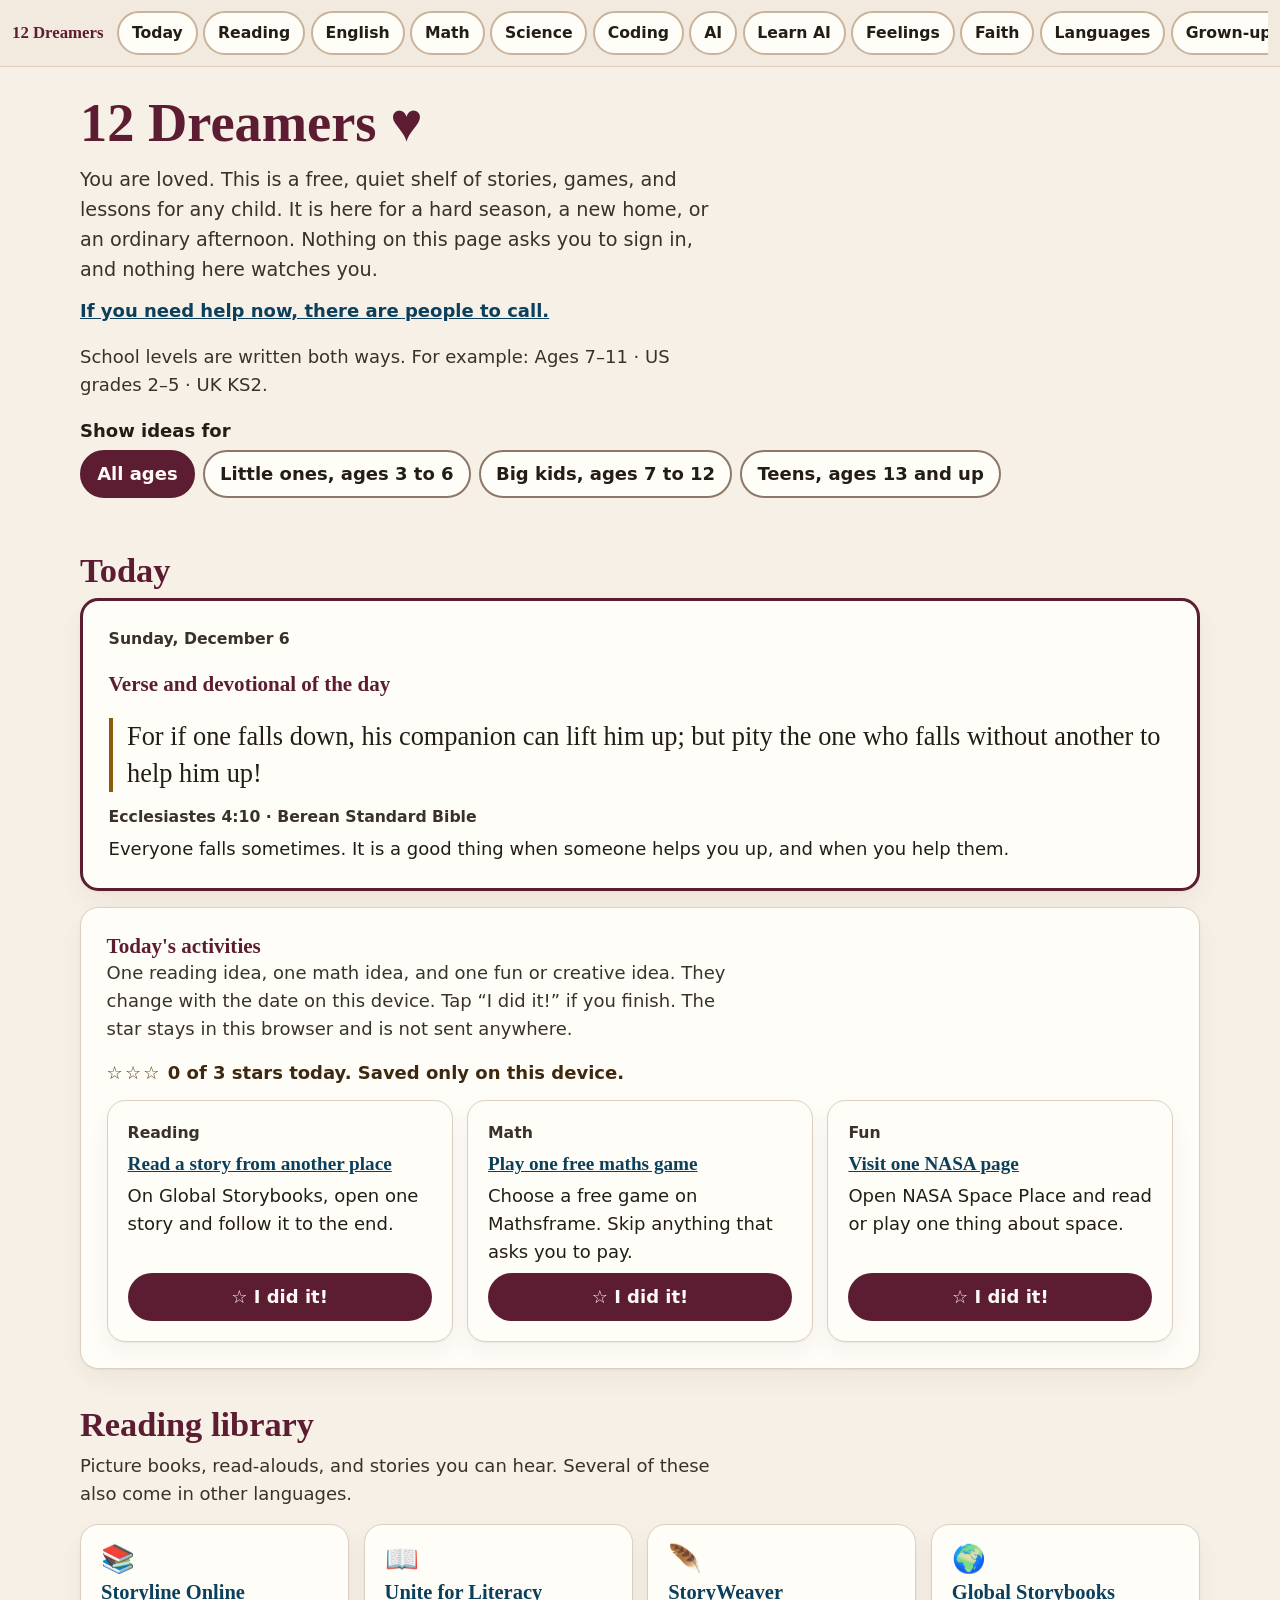
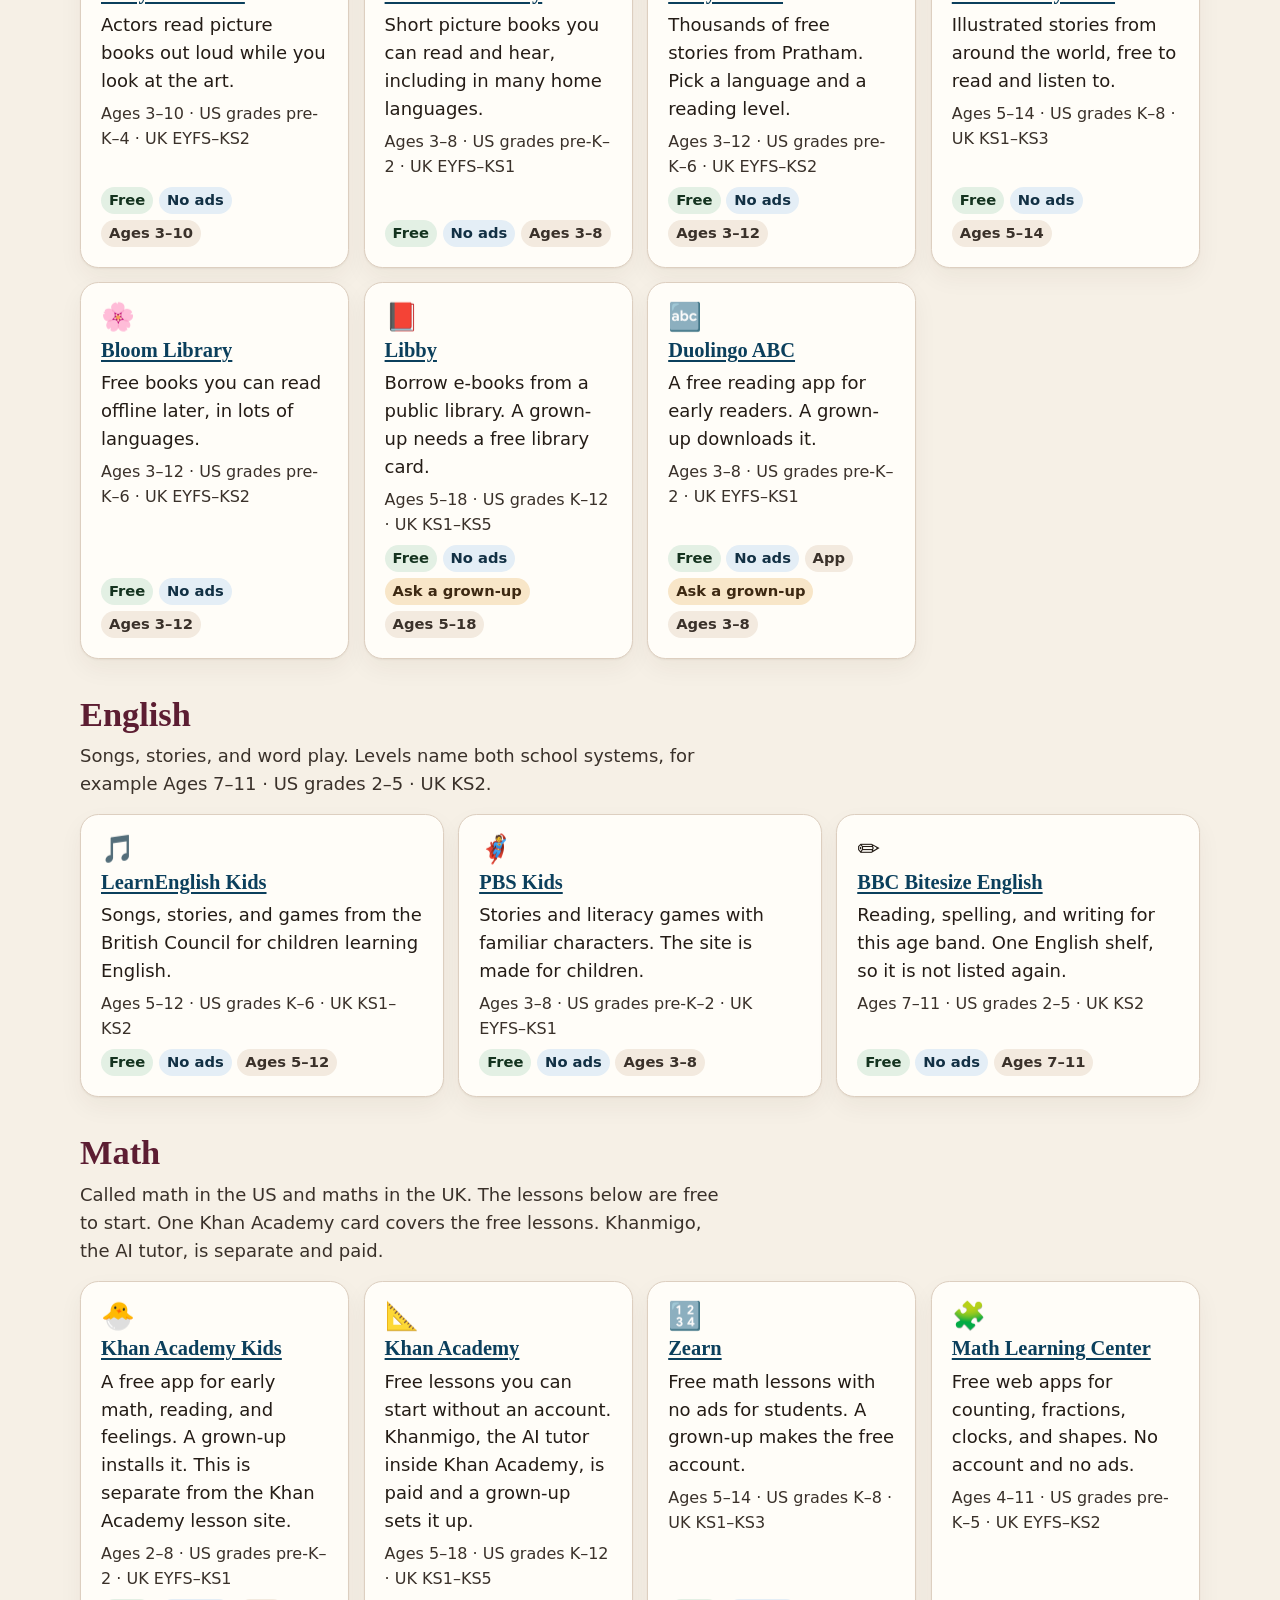
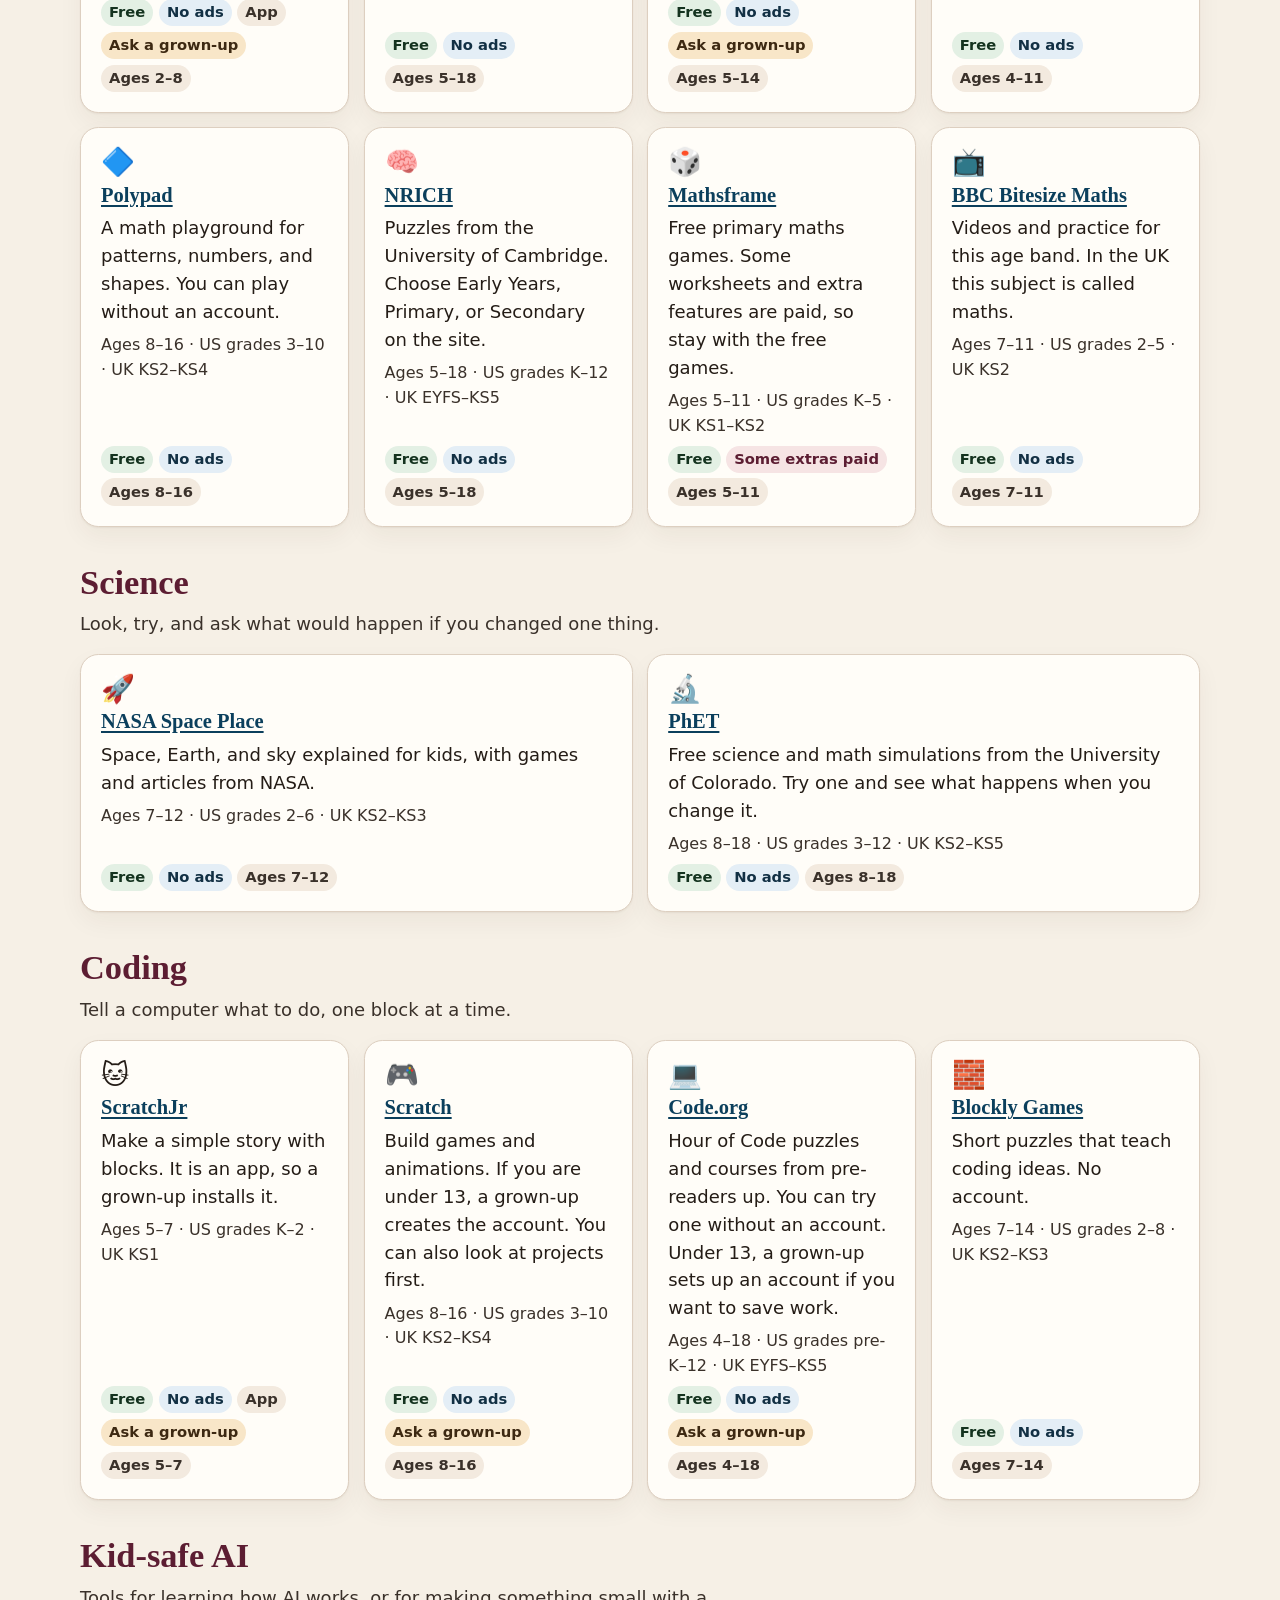
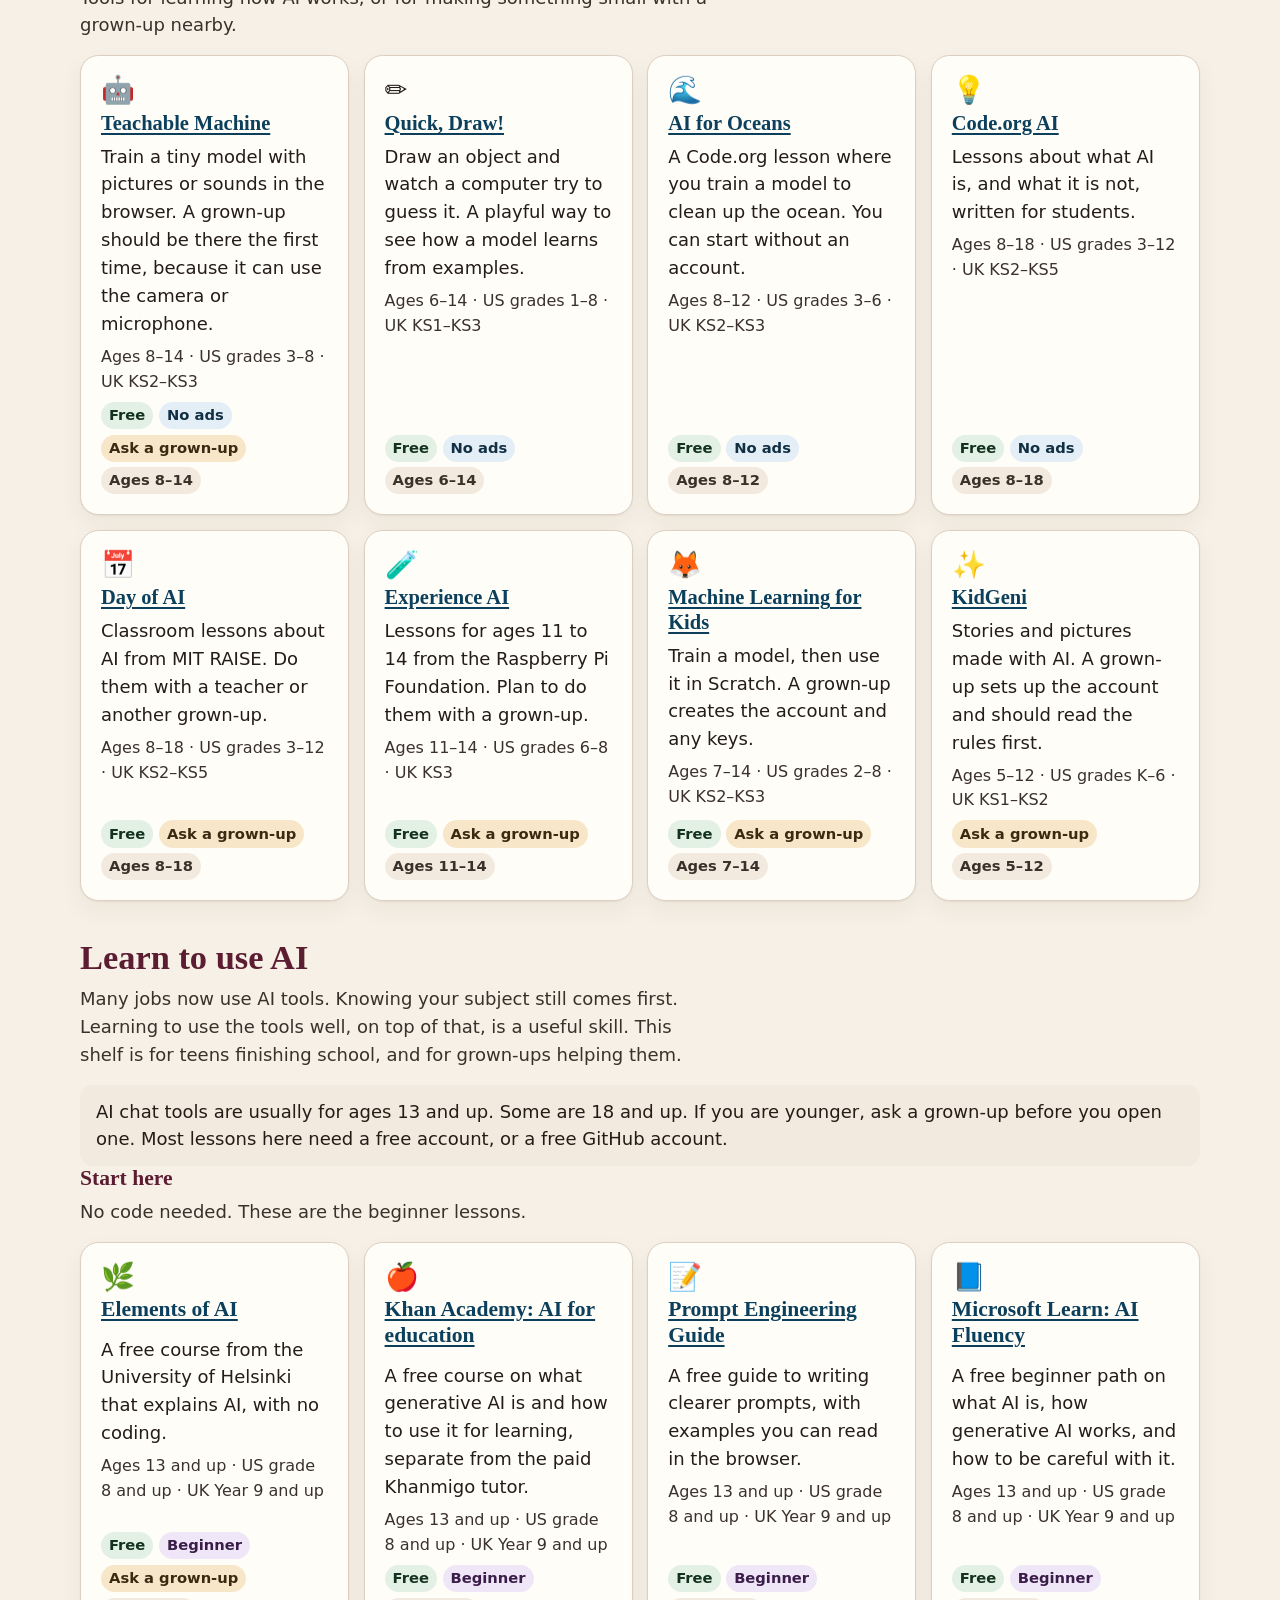
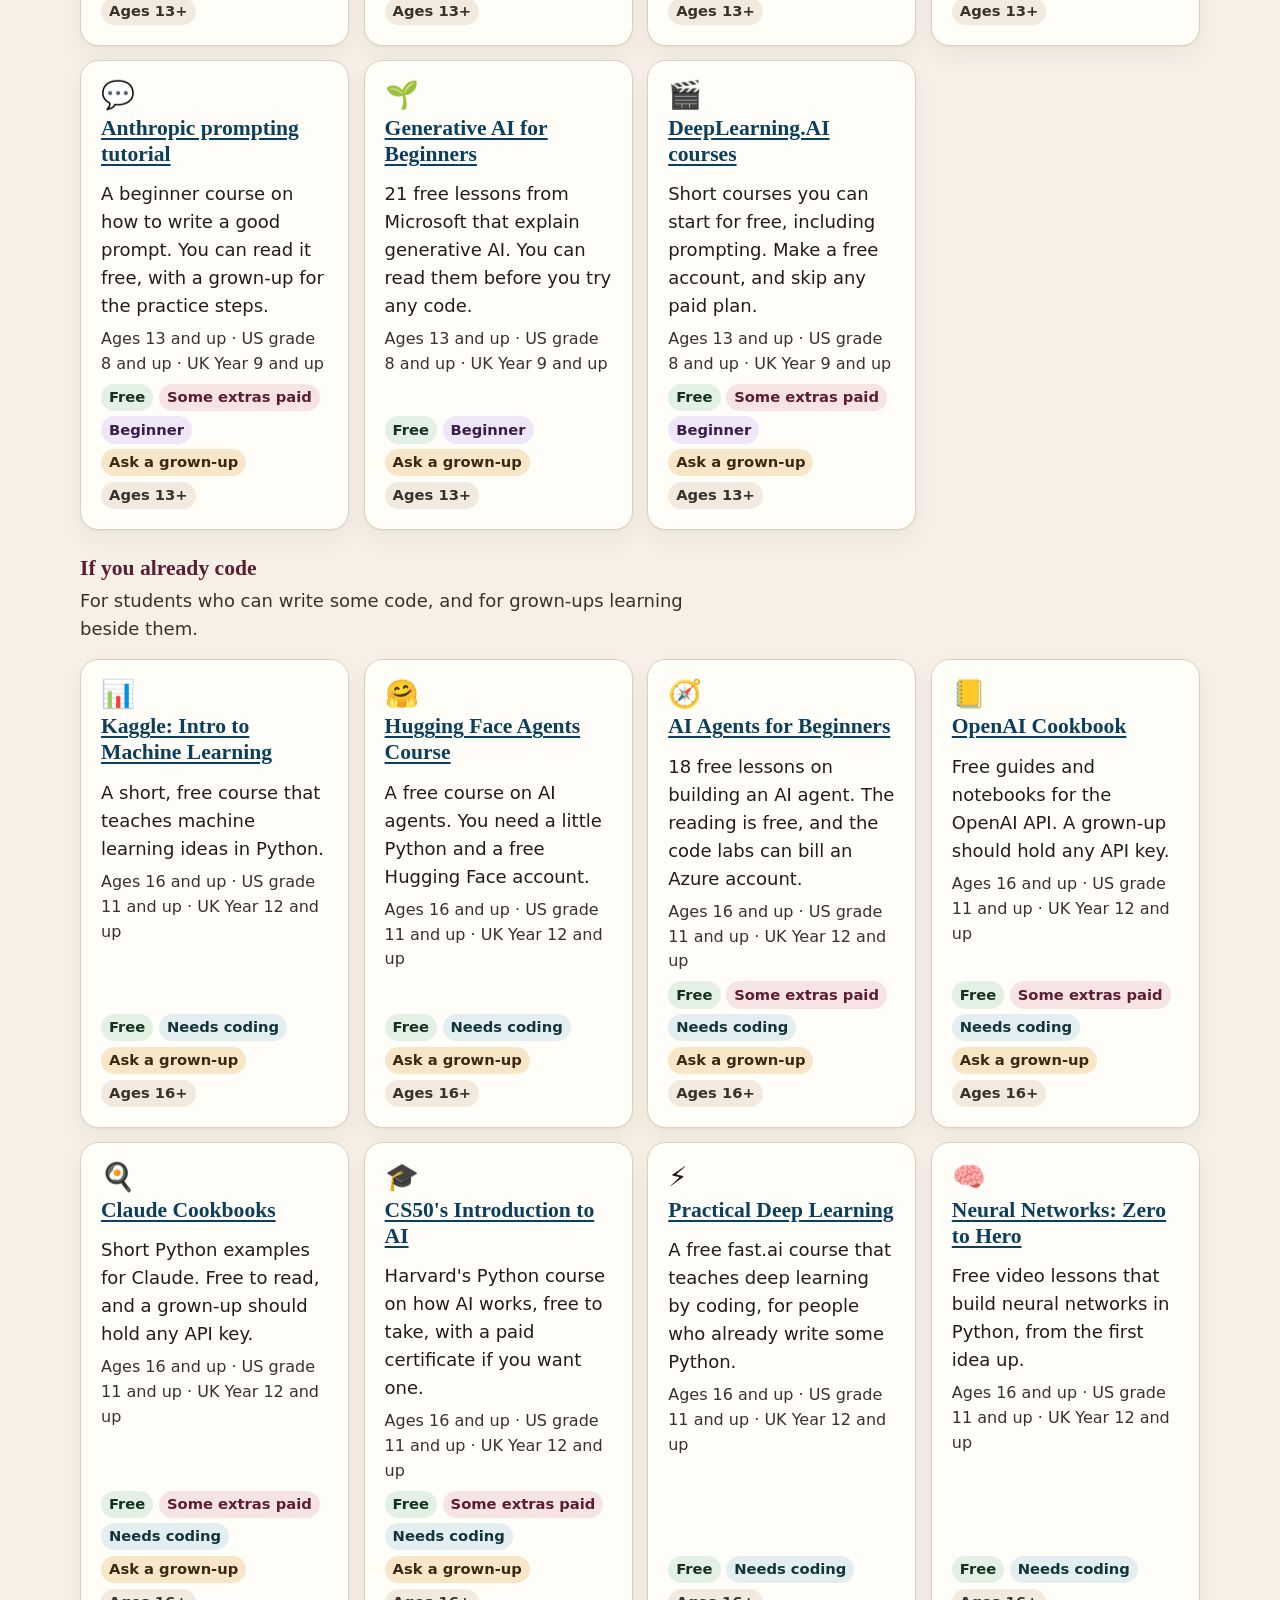
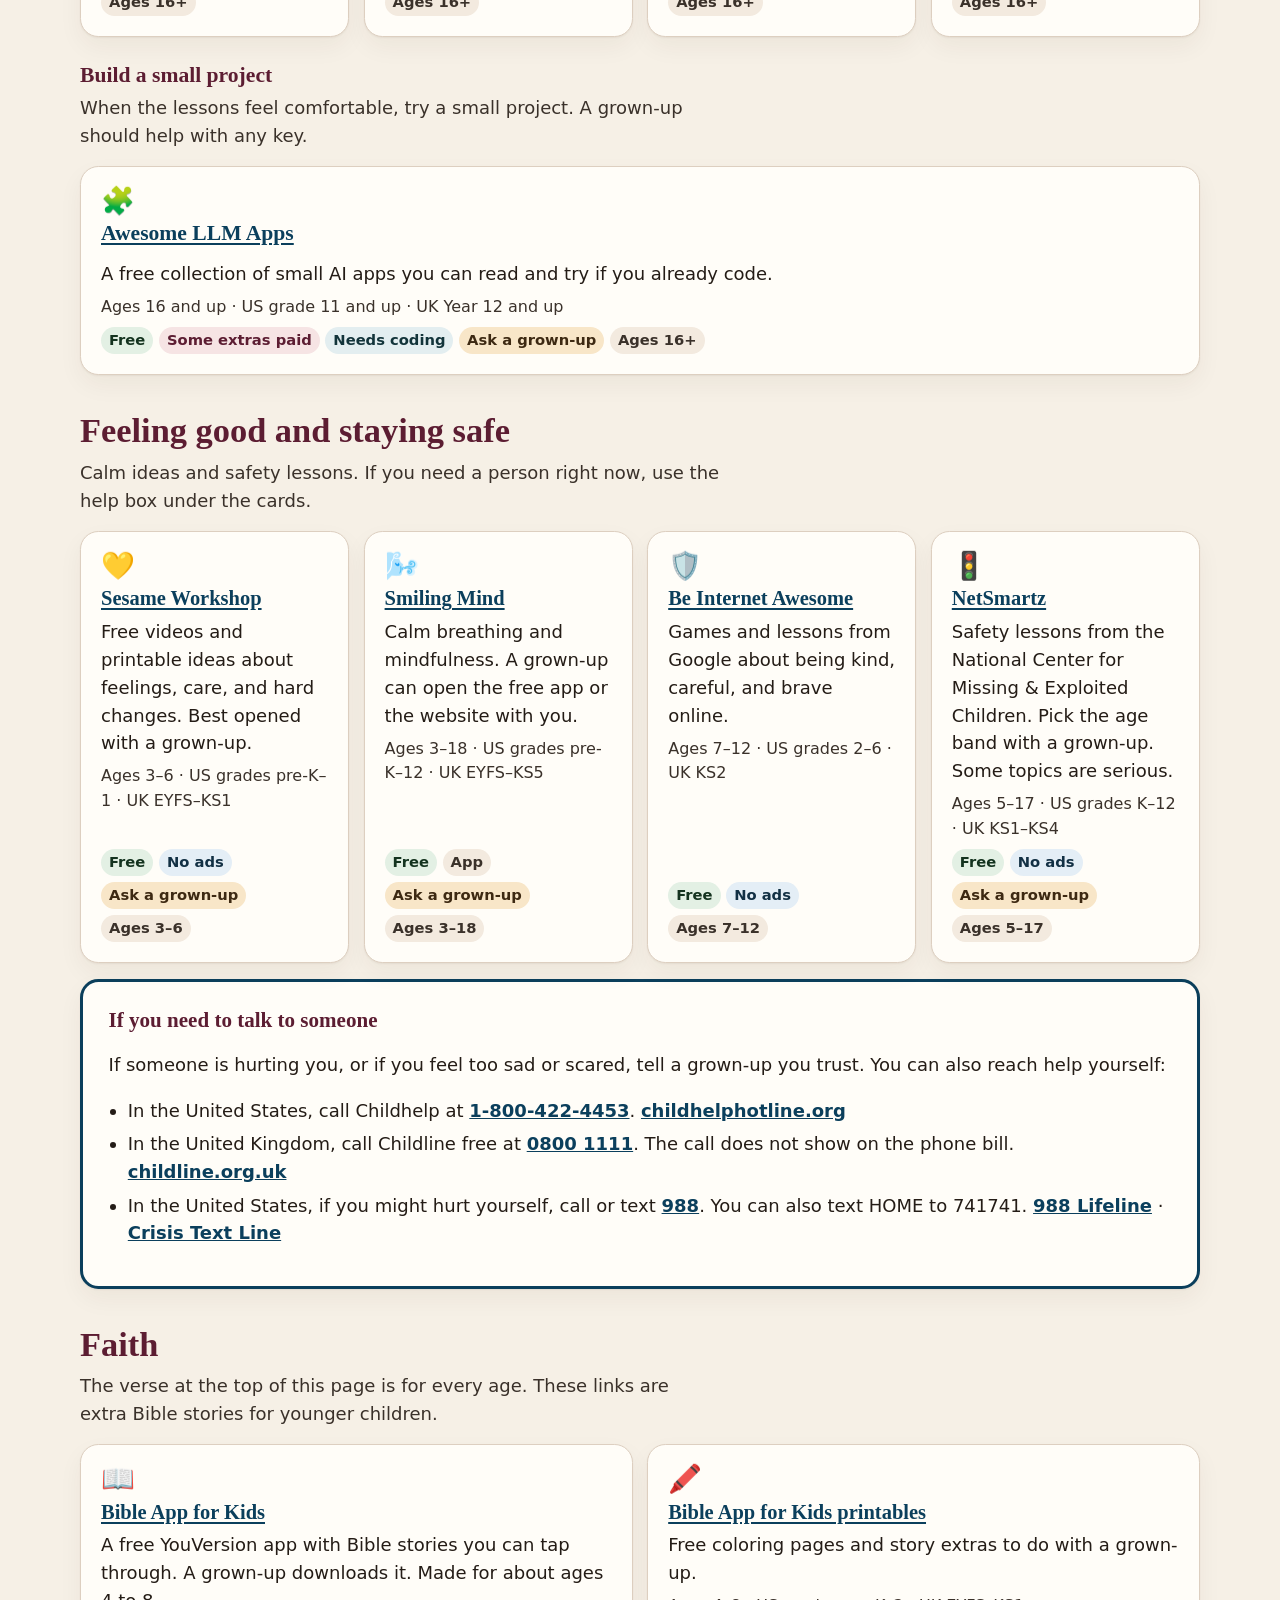
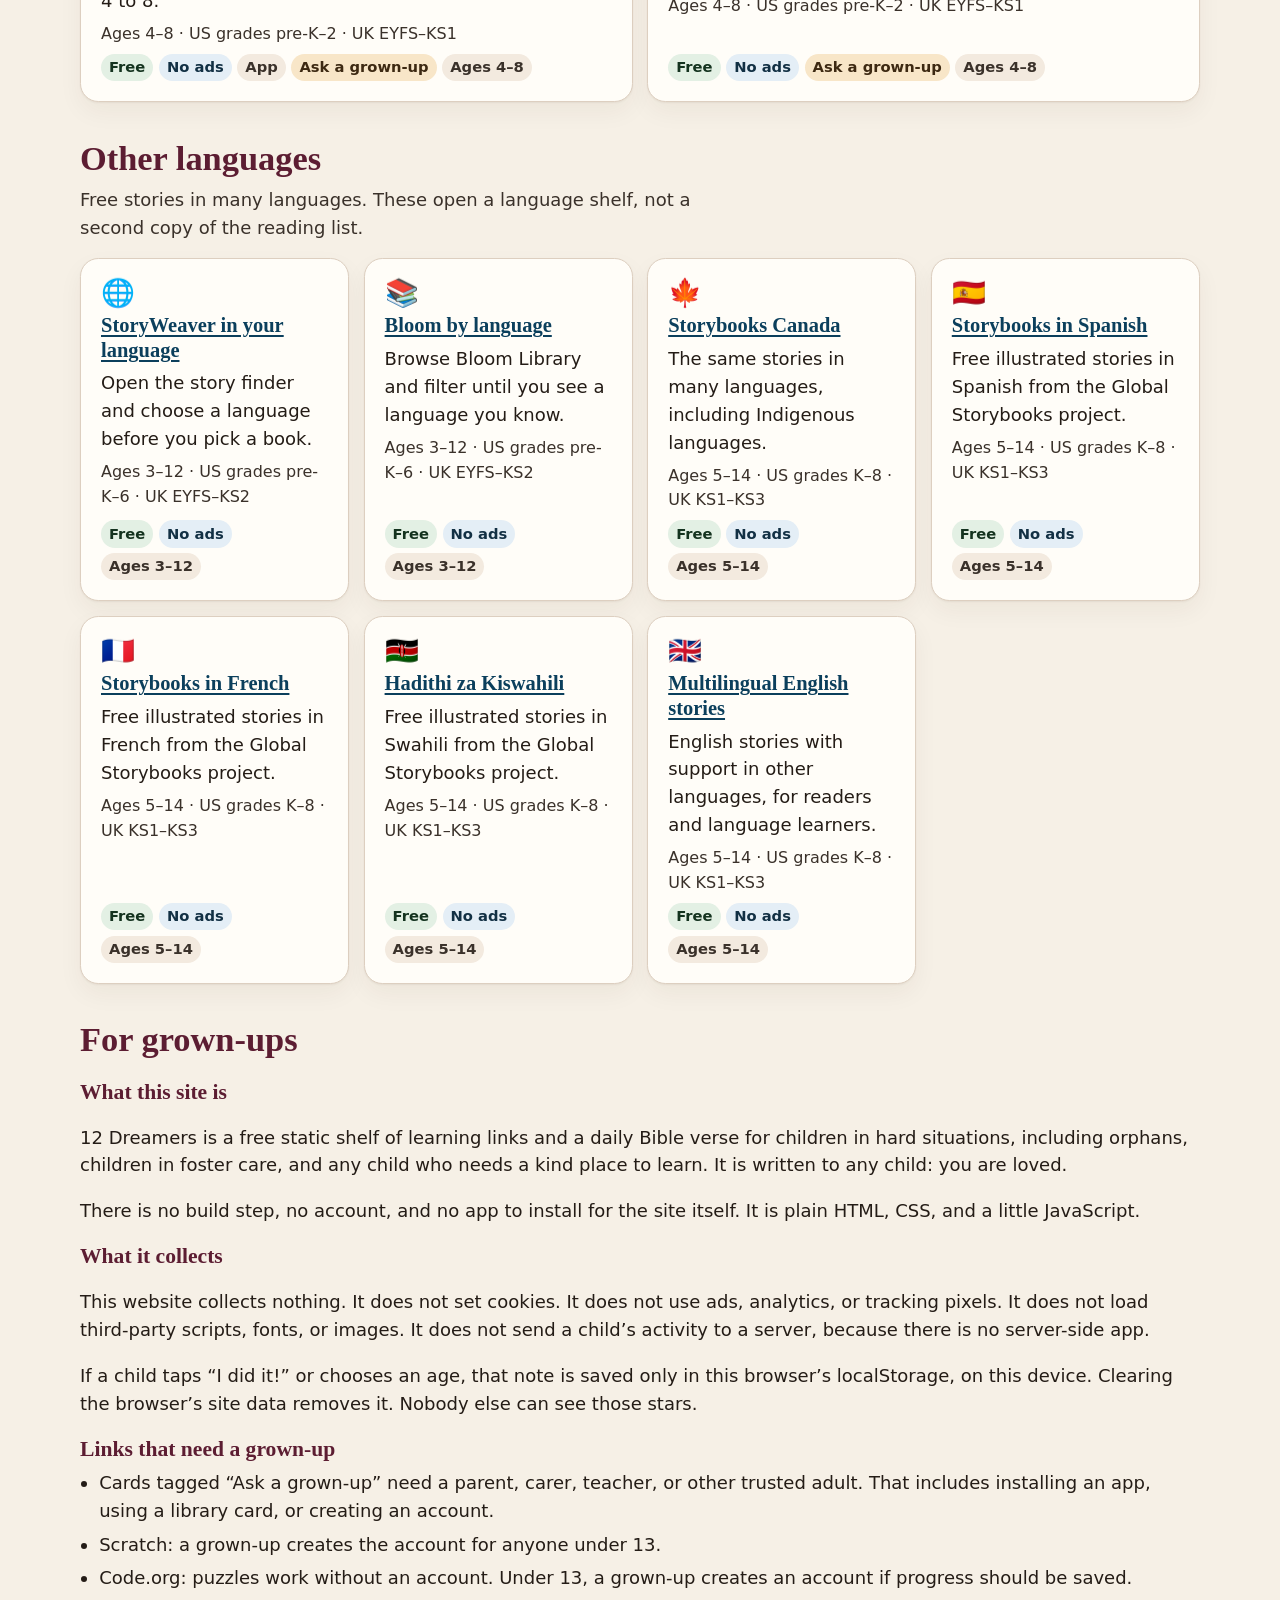
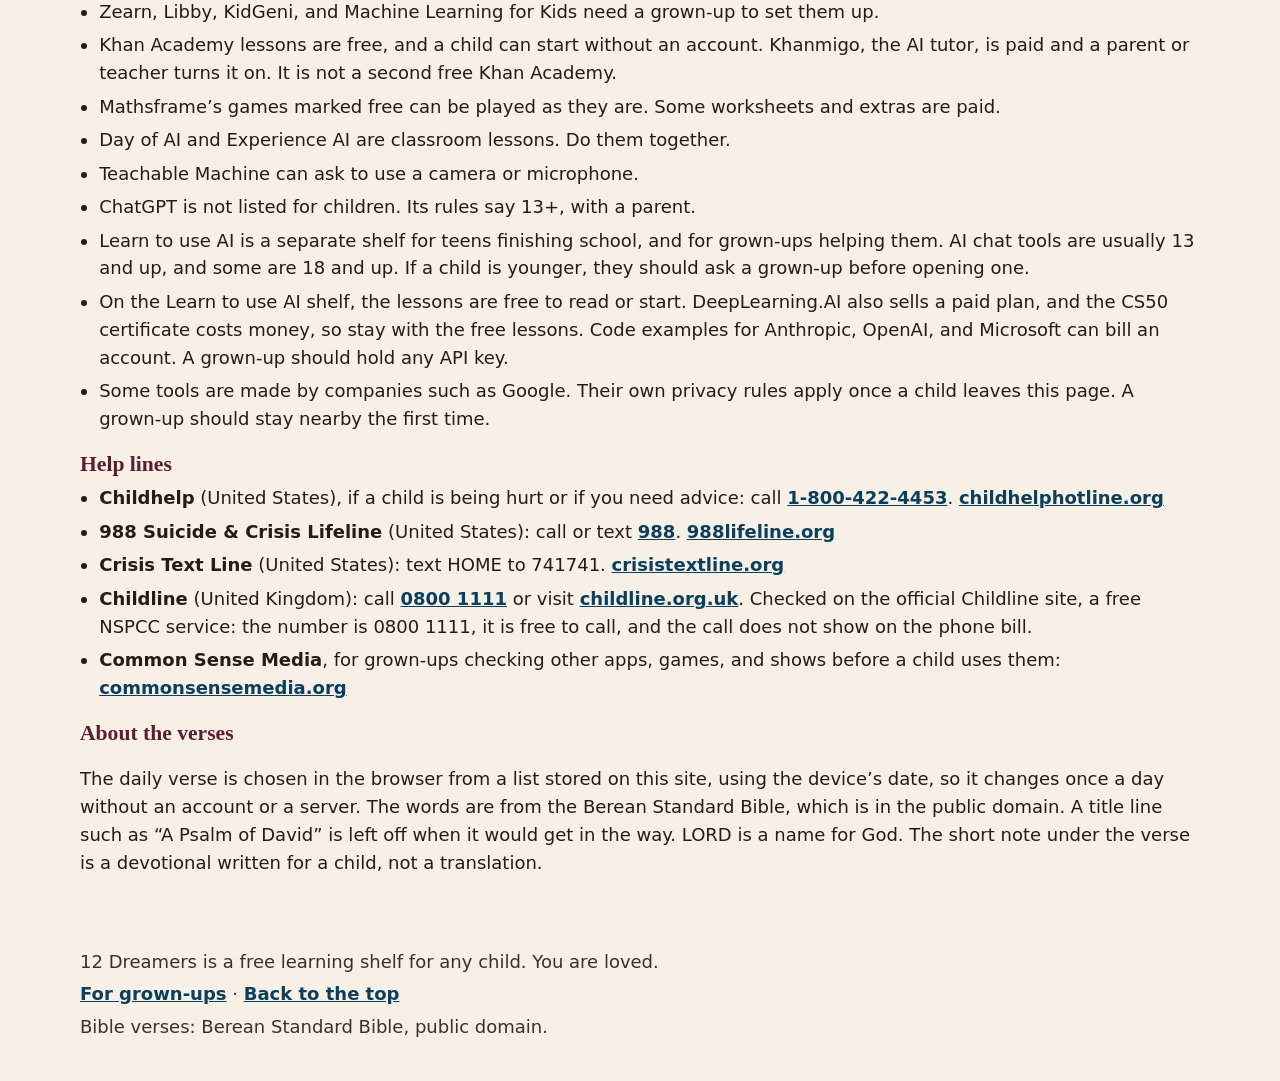
==== commit 17013679: "Add a Learn to use AI shelf for teens Place free lessons after the kid-safe AI section, from no-code" ====
--- a/index.html
+++ b/index.html
@@ -40,6 +40,7 @@
       <a href="#science">Science</a>
       <a href="#coding">Coding</a>
       <a href="#ai">AI</a>
+      <a href="#learn-ai">Learn AI</a>
       <a href="#feelings">Feelings</a>
       <a href="#faith">Faith</a>
       <a href="#languages">Languages</a>
@@ -423,6 +424,159 @@
       <p class="empty" data-empty hidden>Nothing on this shelf for the age you picked. Choose All ages to see everything.</p>
     </section>
 
+    <section id="learn-ai" data-section aria-labelledby="learn-ai-title">
+      <h2 id="learn-ai-title">Learn to use AI</h2>
+      <p class="section-intro">Many jobs now use AI tools. Knowing your subject still comes first. Learning to use the tools well, on top of that, is a useful skill. This shelf is for teens finishing school, and for grown-ups helping them.</p>
+      <p class="note">AI chat tools are usually for ages 13 and up. Some are 18 and up. If you are younger, ask a grown-up before you open one. Most lessons here need a free account, or a free GitHub account.</p>
+      <div class="shelf-group" data-group>
+        <h3>Start here</h3>
+        <p class="section-intro">No code needed. These are the beginner lessons.</p>
+        <div class="grid">
+          <a class="card" data-ages="teen" href="https://course.elementsofai.com/" target="_blank" rel="noopener noreferrer">
+            <span class="emoji" aria-hidden="true">🌿</span>
+            <h3>Elements of AI</h3>
+            <p>A free course from the University of Helsinki that explains AI, with no coding.</p>
+            <p class="level">Ages 13 and up · US grade 8 and up · UK Year 9 and up</p>
+            <ul class="tags"><li class="tag-free">Free</li><li class="tag-beginner">Beginner</li><li class="tag-ask">Ask a grown-up</li><li class="tag-age">Ages 13+</li></ul>
+            <span class="visually-hidden">Opens in a new tab.</span>
+          </a>
+          <a class="card" data-ages="teen" href="https://www.khanacademy.org/college-careers-more/ai-for-education" target="_blank" rel="noopener noreferrer">
+            <span class="emoji" aria-hidden="true">🍎</span>
+            <h3>Khan Academy: AI for education</h3>
+            <p>A free course on what generative AI is and how to use it for learning, separate from the paid Khanmigo tutor.</p>
+            <p class="level">Ages 13 and up · US grade 8 and up · UK Year 9 and up</p>
+            <ul class="tags"><li class="tag-free">Free</li><li class="tag-beginner">Beginner</li><li class="tag-age">Ages 13+</li></ul>
+            <span class="visually-hidden">Opens in a new tab.</span>
+          </a>
+          <a class="card" data-ages="teen" href="https://www.promptingguide.ai/" target="_blank" rel="noopener noreferrer">
+            <span class="emoji" aria-hidden="true">📝</span>
+            <h3>Prompt Engineering Guide</h3>
+            <p>A free guide to writing clearer prompts, with examples you can read in the browser.</p>
+            <p class="level">Ages 13 and up · US grade 8 and up · UK Year 9 and up</p>
+            <ul class="tags"><li class="tag-free">Free</li><li class="tag-beginner">Beginner</li><li class="tag-age">Ages 13+</li></ul>
+            <span class="visually-hidden">Opens in a new tab.</span>
+          </a>
+          <a class="card" data-ages="teen" href="https://learn.microsoft.com/en-us/training/paths/ai-fluency/" target="_blank" rel="noopener noreferrer">
+            <span class="emoji" aria-hidden="true">📘</span>
+            <h3>Microsoft Learn: AI Fluency</h3>
+            <p>A free beginner path on what AI is, how generative AI works, and how to be careful with it.</p>
+            <p class="level">Ages 13 and up · US grade 8 and up · UK Year 9 and up</p>
+            <ul class="tags"><li class="tag-free">Free</li><li class="tag-beginner">Beginner</li><li class="tag-age">Ages 13+</li></ul>
+            <span class="visually-hidden">Opens in a new tab.</span>
+          </a>
+          <a class="card" data-ages="teen" href="https://github.com/anthropics/prompt-eng-interactive-tutorial" target="_blank" rel="noopener noreferrer">
+            <span class="emoji" aria-hidden="true">💬</span>
+            <h3>Anthropic prompting tutorial</h3>
+            <p>A beginner course on how to write a good prompt. You can read it free, with a grown-up for the practice steps.</p>
+            <p class="level">Ages 13 and up · US grade 8 and up · UK Year 9 and up</p>
+            <ul class="tags"><li class="tag-free">Free</li><li class="tag-paid">Some extras paid</li><li class="tag-beginner">Beginner</li><li class="tag-ask">Ask a grown-up</li><li class="tag-age">Ages 13+</li></ul>
+            <span class="visually-hidden">Opens in a new tab.</span>
+          </a>
+          <a class="card" data-ages="teen" href="https://github.com/microsoft/generative-ai-for-beginners" target="_blank" rel="noopener noreferrer">
+            <span class="emoji" aria-hidden="true">🌱</span>
+            <h3>Generative AI for Beginners</h3>
+            <p>21 free lessons from Microsoft that explain generative AI. You can read them before you try any code.</p>
+            <p class="level">Ages 13 and up · US grade 8 and up · UK Year 9 and up</p>
+            <ul class="tags"><li class="tag-free">Free</li><li class="tag-beginner">Beginner</li><li class="tag-ask">Ask a grown-up</li><li class="tag-age">Ages 13+</li></ul>
+            <span class="visually-hidden">Opens in a new tab.</span>
+          </a>
+          <a class="card" data-ages="teen" href="https://www.deeplearning.ai/courses" target="_blank" rel="noopener noreferrer">
+            <span class="emoji" aria-hidden="true">🎬</span>
+            <h3>DeepLearning.AI courses</h3>
+            <p>Short courses you can start for free, including prompting. Make a free account, and skip any paid plan.</p>
+            <p class="level">Ages 13 and up · US grade 8 and up · UK Year 9 and up</p>
+            <ul class="tags"><li class="tag-free">Free</li><li class="tag-paid">Some extras paid</li><li class="tag-beginner">Beginner</li><li class="tag-ask">Ask a grown-up</li><li class="tag-age">Ages 13+</li></ul>
+            <span class="visually-hidden">Opens in a new tab.</span>
+          </a>
+        </div>
+      </div>
+      <div class="shelf-group" data-group>
+        <h3>If you already code</h3>
+        <p class="section-intro">For students who can write some code, and for grown-ups learning beside them.</p>
+        <div class="grid">
+          <a class="card" data-ages="teen" href="https://www.kaggle.com/learn/intro-to-machine-learning" target="_blank" rel="noopener noreferrer">
+            <span class="emoji" aria-hidden="true">📊</span>
+            <h3>Kaggle: Intro to Machine Learning</h3>
+            <p>A short, free course that teaches machine learning ideas in Python.</p>
+            <p class="level">Ages 16 and up · US grade 11 and up · UK Year 12 and up</p>
+            <ul class="tags"><li class="tag-free">Free</li><li class="tag-code">Needs coding</li><li class="tag-ask">Ask a grown-up</li><li class="tag-age">Ages 16+</li></ul>
+            <span class="visually-hidden">Opens in a new tab.</span>
+          </a>
+          <a class="card" data-ages="teen" href="https://huggingface.co/learn/agents-course/unit0/introduction" target="_blank" rel="noopener noreferrer">
+            <span class="emoji" aria-hidden="true">🤗</span>
+            <h3>Hugging Face Agents Course</h3>
+            <p>A free course on AI agents. You need a little Python and a free Hugging Face account.</p>
+            <p class="level">Ages 16 and up · US grade 11 and up · UK Year 12 and up</p>
+            <ul class="tags"><li class="tag-free">Free</li><li class="tag-code">Needs coding</li><li class="tag-ask">Ask a grown-up</li><li class="tag-age">Ages 16+</li></ul>
+            <span class="visually-hidden">Opens in a new tab.</span>
+          </a>
+          <a class="card" data-ages="teen" href="https://github.com/microsoft/ai-agents-for-beginners" target="_blank" rel="noopener noreferrer">
+            <span class="emoji" aria-hidden="true">🧭</span>
+            <h3>AI Agents for Beginners</h3>
+            <p>18 free lessons on building an AI agent. The reading is free, and the code labs can bill an Azure account.</p>
+            <p class="level">Ages 16 and up · US grade 11 and up · UK Year 12 and up</p>
+            <ul class="tags"><li class="tag-free">Free</li><li class="tag-paid">Some extras paid</li><li class="tag-code">Needs coding</li><li class="tag-ask">Ask a grown-up</li><li class="tag-age">Ages 16+</li></ul>
+            <span class="visually-hidden">Opens in a new tab.</span>
+          </a>
+          <a class="card" data-ages="teen" href="https://developers.openai.com/cookbook" target="_blank" rel="noopener noreferrer">
+            <span class="emoji" aria-hidden="true">📒</span>
+            <h3>OpenAI Cookbook</h3>
+            <p>Free guides and notebooks for the OpenAI API. A grown-up should hold any API key.</p>
+            <p class="level">Ages 16 and up · US grade 11 and up · UK Year 12 and up</p>
+            <ul class="tags"><li class="tag-free">Free</li><li class="tag-paid">Some extras paid</li><li class="tag-code">Needs coding</li><li class="tag-ask">Ask a grown-up</li><li class="tag-age">Ages 16+</li></ul>
+            <span class="visually-hidden">Opens in a new tab.</span>
+          </a>
+          <a class="card" data-ages="teen" href="https://github.com/anthropics/claude-cookbooks" target="_blank" rel="noopener noreferrer">
+            <span class="emoji" aria-hidden="true">🍳</span>
+            <h3>Claude Cookbooks</h3>
+            <p>Short Python examples for Claude. Free to read, and a grown-up should hold any API key.</p>
+            <p class="level">Ages 16 and up · US grade 11 and up · UK Year 12 and up</p>
+            <ul class="tags"><li class="tag-free">Free</li><li class="tag-paid">Some extras paid</li><li class="tag-code">Needs coding</li><li class="tag-ask">Ask a grown-up</li><li class="tag-age">Ages 16+</li></ul>
+            <span class="visually-hidden">Opens in a new tab.</span>
+          </a>
+          <a class="card" data-ages="teen" href="https://cs50.harvard.edu/ai/" target="_blank" rel="noopener noreferrer">
+            <span class="emoji" aria-hidden="true">🎓</span>
+            <h3>CS50's Introduction to AI</h3>
+            <p>Harvard's Python course on how AI works, free to take, with a paid certificate if you want one.</p>
+            <p class="level">Ages 16 and up · US grade 11 and up · UK Year 12 and up</p>
+            <ul class="tags"><li class="tag-free">Free</li><li class="tag-paid">Some extras paid</li><li class="tag-code">Needs coding</li><li class="tag-ask">Ask a grown-up</li><li class="tag-age">Ages 16+</li></ul>
+            <span class="visually-hidden">Opens in a new tab.</span>
+          </a>
+          <a class="card" data-ages="teen" href="https://course.fast.ai/" target="_blank" rel="noopener noreferrer">
+            <span class="emoji" aria-hidden="true">⚡</span>
+            <h3>Practical Deep Learning</h3>
+            <p>A free fast.ai course that teaches deep learning by coding, for people who already write some Python.</p>
+            <p class="level">Ages 16 and up · US grade 11 and up · UK Year 12 and up</p>
+            <ul class="tags"><li class="tag-free">Free</li><li class="tag-code">Needs coding</li><li class="tag-age">Ages 16+</li></ul>
+            <span class="visually-hidden">Opens in a new tab.</span>
+          </a>
+          <a class="card" data-ages="teen" href="https://github.com/karpathy/nn-zero-to-hero" target="_blank" rel="noopener noreferrer">
+            <span class="emoji" aria-hidden="true">🧠</span>
+            <h3>Neural Networks: Zero to Hero</h3>
+            <p>Free video lessons that build neural networks in Python, from the first idea up.</p>
+            <p class="level">Ages 16 and up · US grade 11 and up · UK Year 12 and up</p>
+            <ul class="tags"><li class="tag-free">Free</li><li class="tag-code">Needs coding</li><li class="tag-age">Ages 16+</li></ul>
+            <span class="visually-hidden">Opens in a new tab.</span>
+          </a>
+        </div>
+      </div>
+      <div class="shelf-group" data-group>
+        <h3>Build a small project</h3>
+        <p class="section-intro">When the lessons feel comfortable, try a small project. A grown-up should help with any key.</p>
+        <div class="grid">
+          <a class="card" data-ages="teen" href="https://github.com/Shubhamsaboo/awesome-llm-apps" target="_blank" rel="noopener noreferrer">
+            <span class="emoji" aria-hidden="true">🧩</span>
+            <h3>Awesome LLM Apps</h3>
+            <p>A free collection of small AI apps you can read and try if you already code.</p>
+            <p class="level">Ages 16 and up · US grade 11 and up · UK Year 12 and up</p>
+            <ul class="tags"><li class="tag-free">Free</li><li class="tag-paid">Some extras paid</li><li class="tag-code">Needs coding</li><li class="tag-ask">Ask a grown-up</li><li class="tag-age">Ages 16+</li></ul>
+            <span class="visually-hidden">Opens in a new tab.</span>
+          </a>
+        </div>
+      </div>
+      <p class="empty" data-empty hidden>Nothing on this shelf for the age you picked. Choose All ages to see everything.</p>
+    </section>
+
     <section id="feelings" data-section aria-labelledby="feelings-title">
       <h2 id="feelings-title">Feeling good and staying safe</h2>
       <p class="section-intro">Calm ideas and safety lessons. If you need a person right now, use the help box under the cards.</p>
@@ -509,7 +663,7 @@
             <ul class="tags"><li class="tag-free">Free</li><li class="tag-ads">No ads</li><li class="tag-age">Ages 3–12</li></ul>
             <span class="visually-hidden">Opens in a new tab.</span>
           </a>
-          <a class="card" data-ages="little big" href="https://bloomlibrary.org/browse" target="_blank" rel="noopener noreferrer">
+          <a class="card" data-ages="little big" href="https://bloomlibrary.org/#!/browse" target="_blank" rel="noopener noreferrer">
             <span class="emoji" aria-hidden="true">📚</span>
             <h3>Bloom by language</h3>
             <p>Browse Bloom Library and filter until you see a language you know.</p>
@@ -580,6 +734,8 @@
         <li>Day of AI and Experience AI are classroom lessons. Do them together.</li>
         <li>Teachable Machine can ask to use a camera or microphone.</li>
         <li>ChatGPT is not listed for children. Its rules say 13+, with a parent.</li>
+        <li>Learn to use AI is a separate shelf for teens finishing school, and for grown-ups helping them. AI chat tools are usually 13 and up, and some are 18 and up. If a child is younger, they should ask a grown-up before opening one.</li>
+        <li>On the Learn to use AI shelf, the lessons are free to read or start. DeepLearning.AI also sells a paid plan, and the CS50 certificate costs money, so stay with the free lessons. Code examples for Anthropic, OpenAI, and Microsoft can bill an account. A grown-up should hold any API key.</li>
         <li>Some tools are made by companies such as Google. Their own privacy rules apply once a child leaves this page. A grown-up should stay nearby the first time.</li>
       </ul>
       <h3>Help lines</h3>
--- a/css/styles.css
+++ b/css/styles.css
@@ -23,6 +23,8 @@
 
 html {
   scroll-behavior: smooth;
+  /* Clears the sticky section menu. One offset for every in-page link, including #help-now. */
+  scroll-padding-top: 5.75rem;
 }
 
 body {
@@ -251,7 +253,6 @@
 
 section {
   margin-top: 2.2rem;
-  scroll-margin-top: 7rem;
 }
 
 h2 {
@@ -418,6 +419,25 @@
 .tags li.tag-paid {
   background: #f6e4e4;
   color: var(--rose);
+}
+
+.tags li.tag-beginner {
+  background: #efe6f7;
+  color: #3b1d4a;
+}
+
+.tags li.tag-code {
+  background: #e3eef0;
+  color: #12343a;
+}
+
+.shelf-group + .shelf-group {
+  margin-top: 1.6rem;
+}
+
+.shelf-group h3 {
+  margin: 0 0 0.35rem;
+  font-size: 1.35rem;
 }
 
 .day {
@@ -539,13 +559,6 @@
   }
 }
 
-@media (min-width: 721px) {
-  .section-nav {
-    flex-wrap: wrap;
-    overflow-x: visible;
-  }
-}
-
 @media (prefers-reduced-motion: reduce) {
   html {
     scroll-behavior: auto;
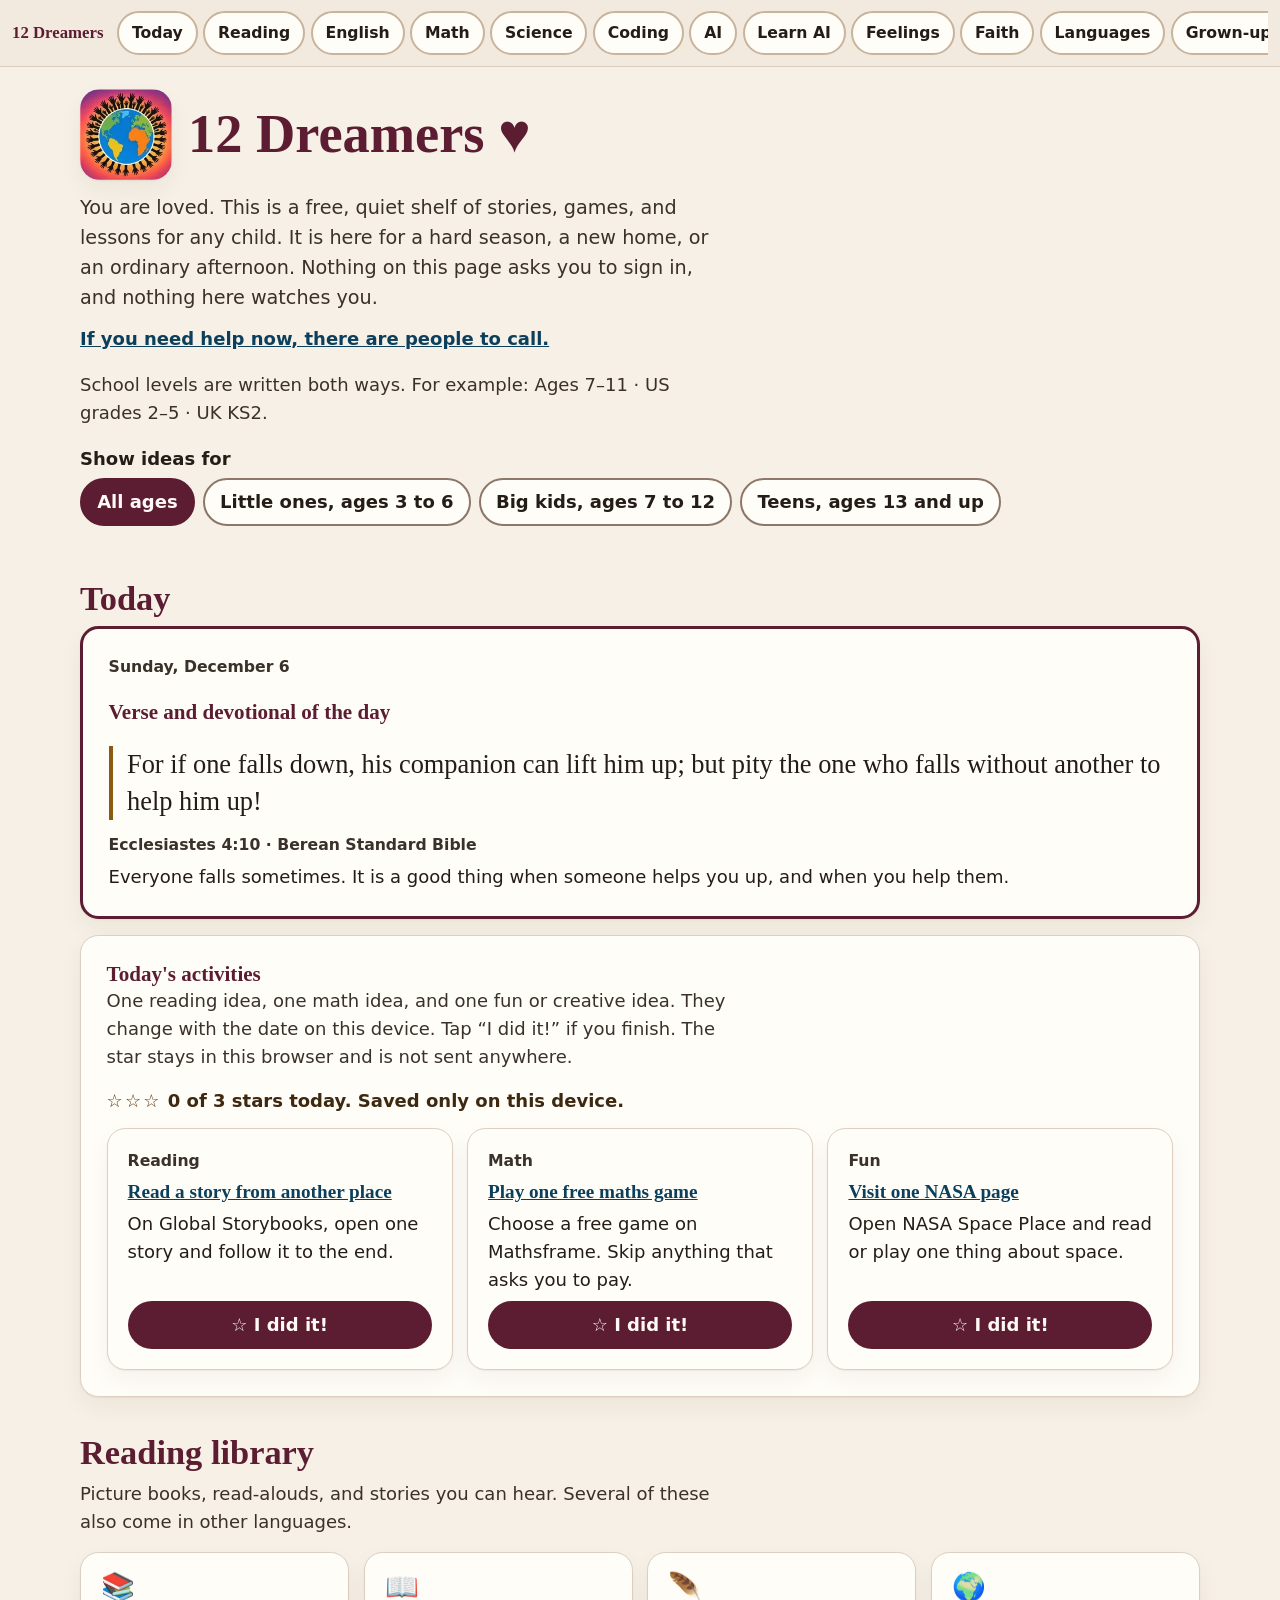
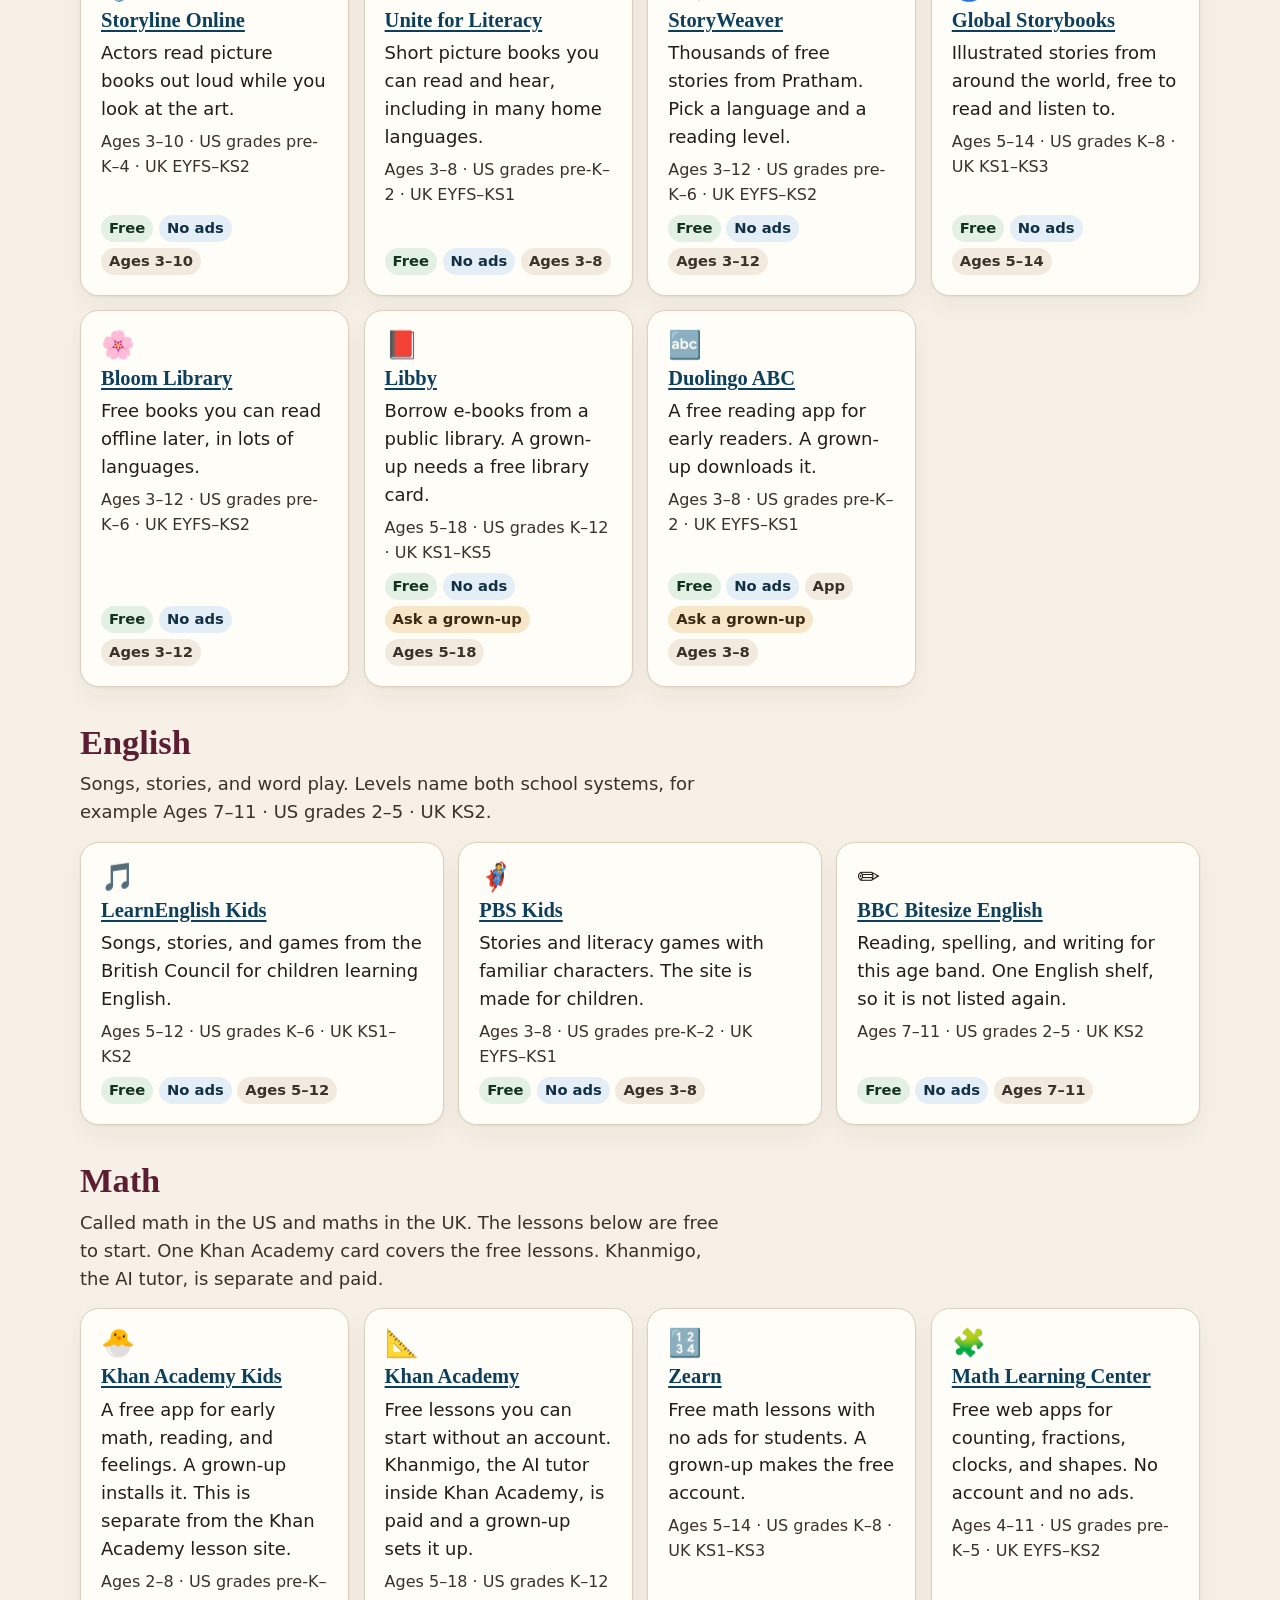
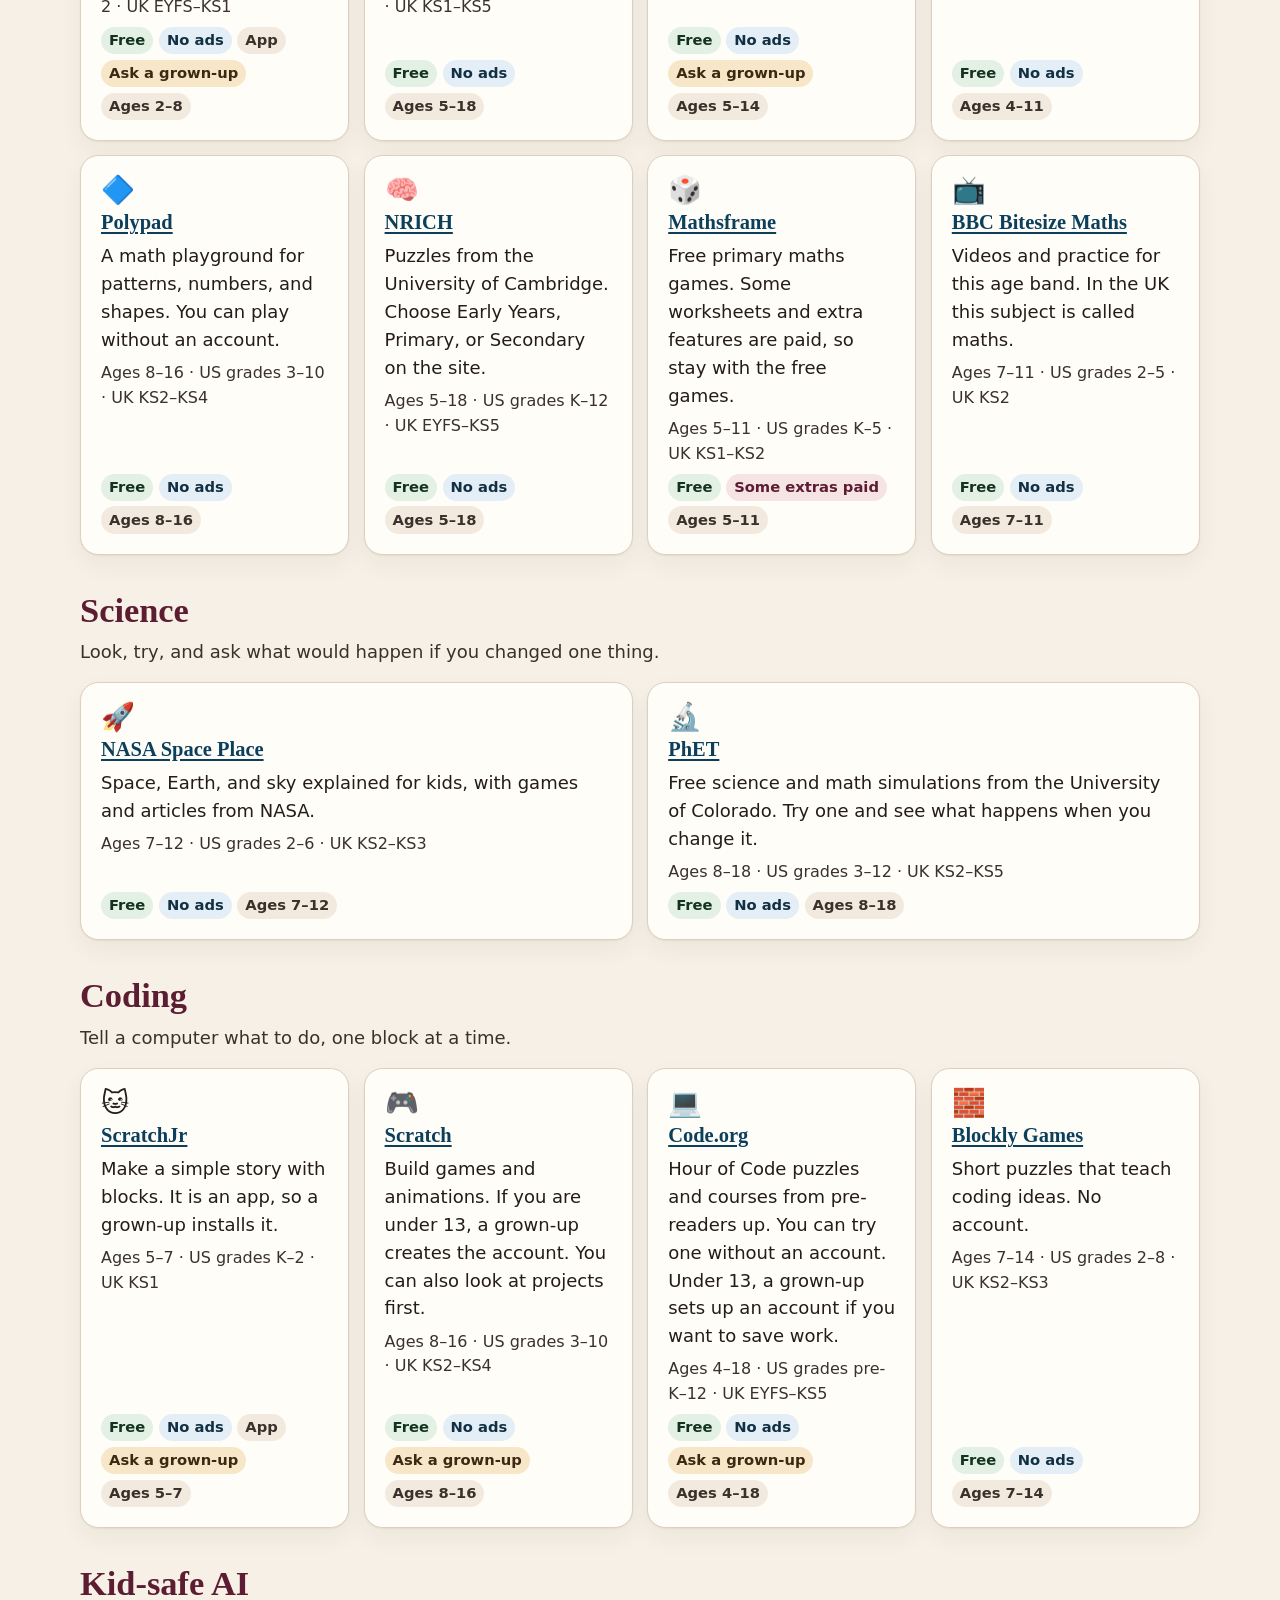
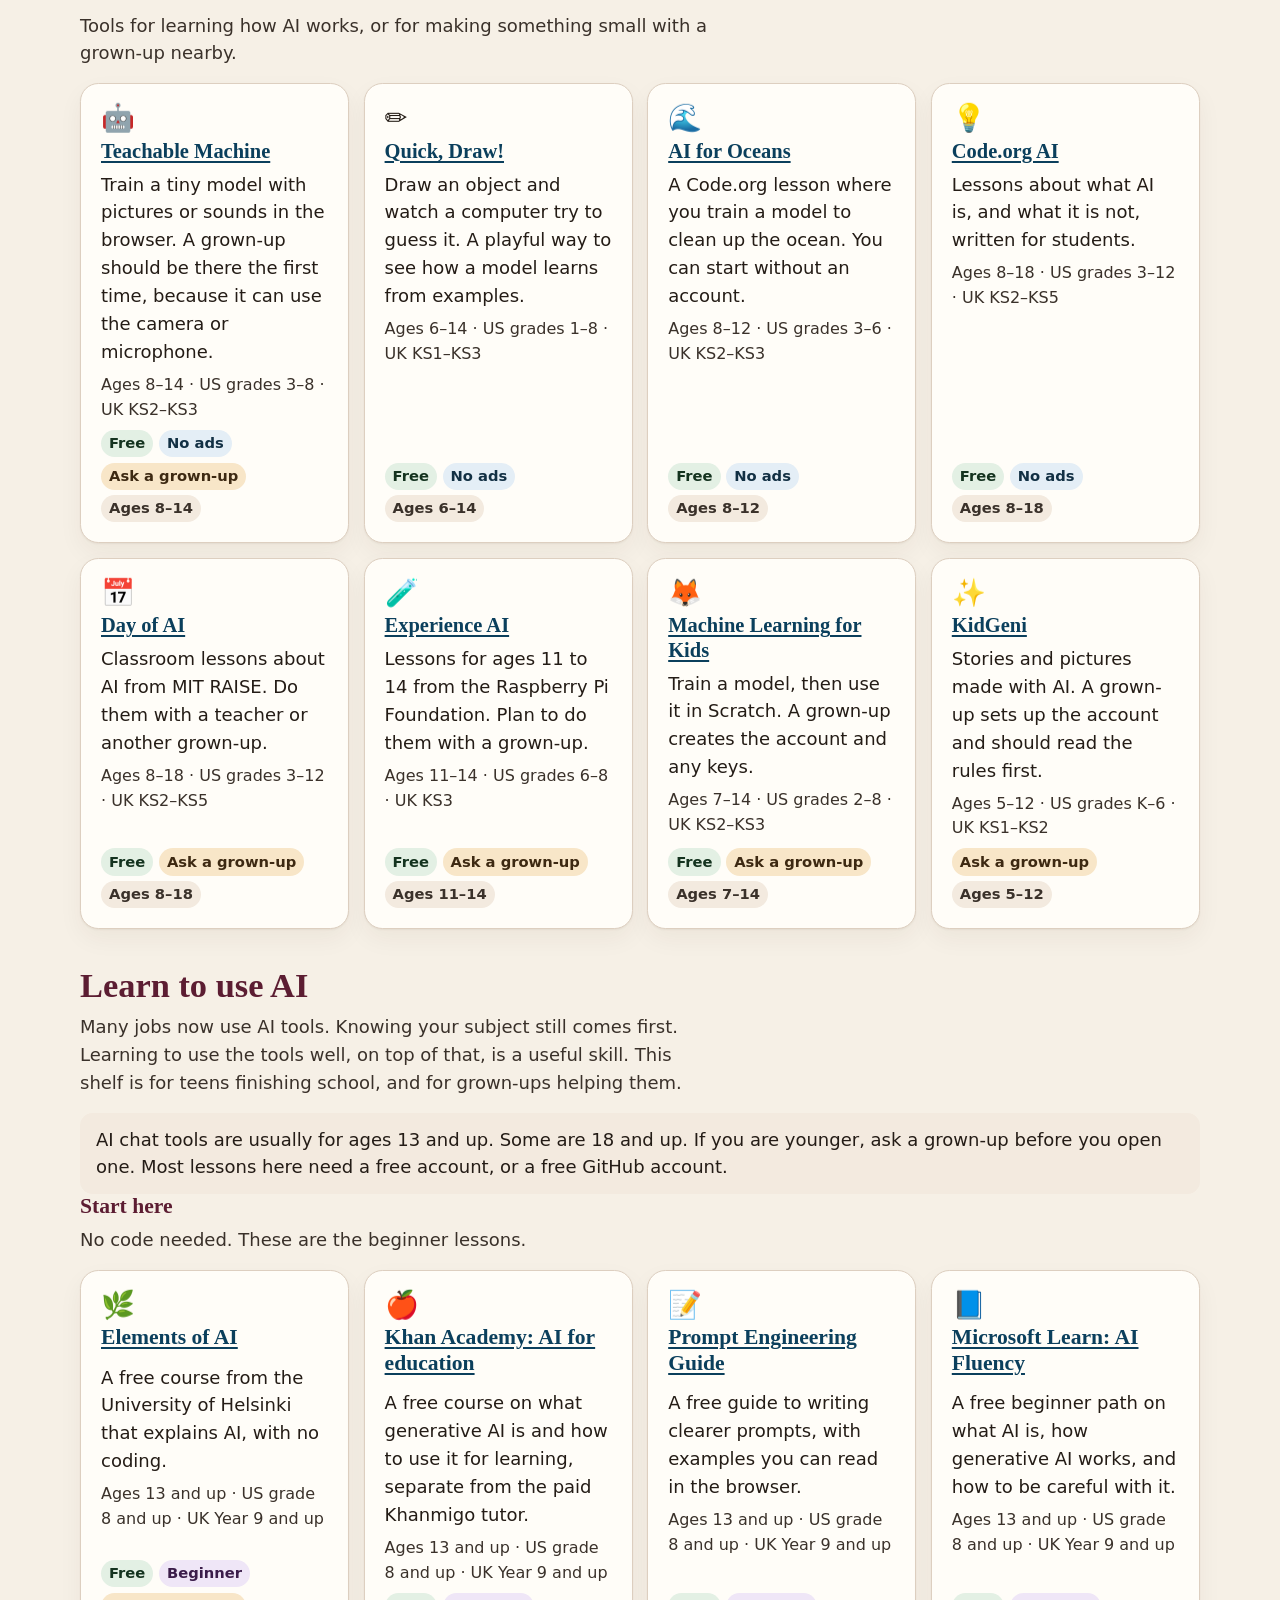
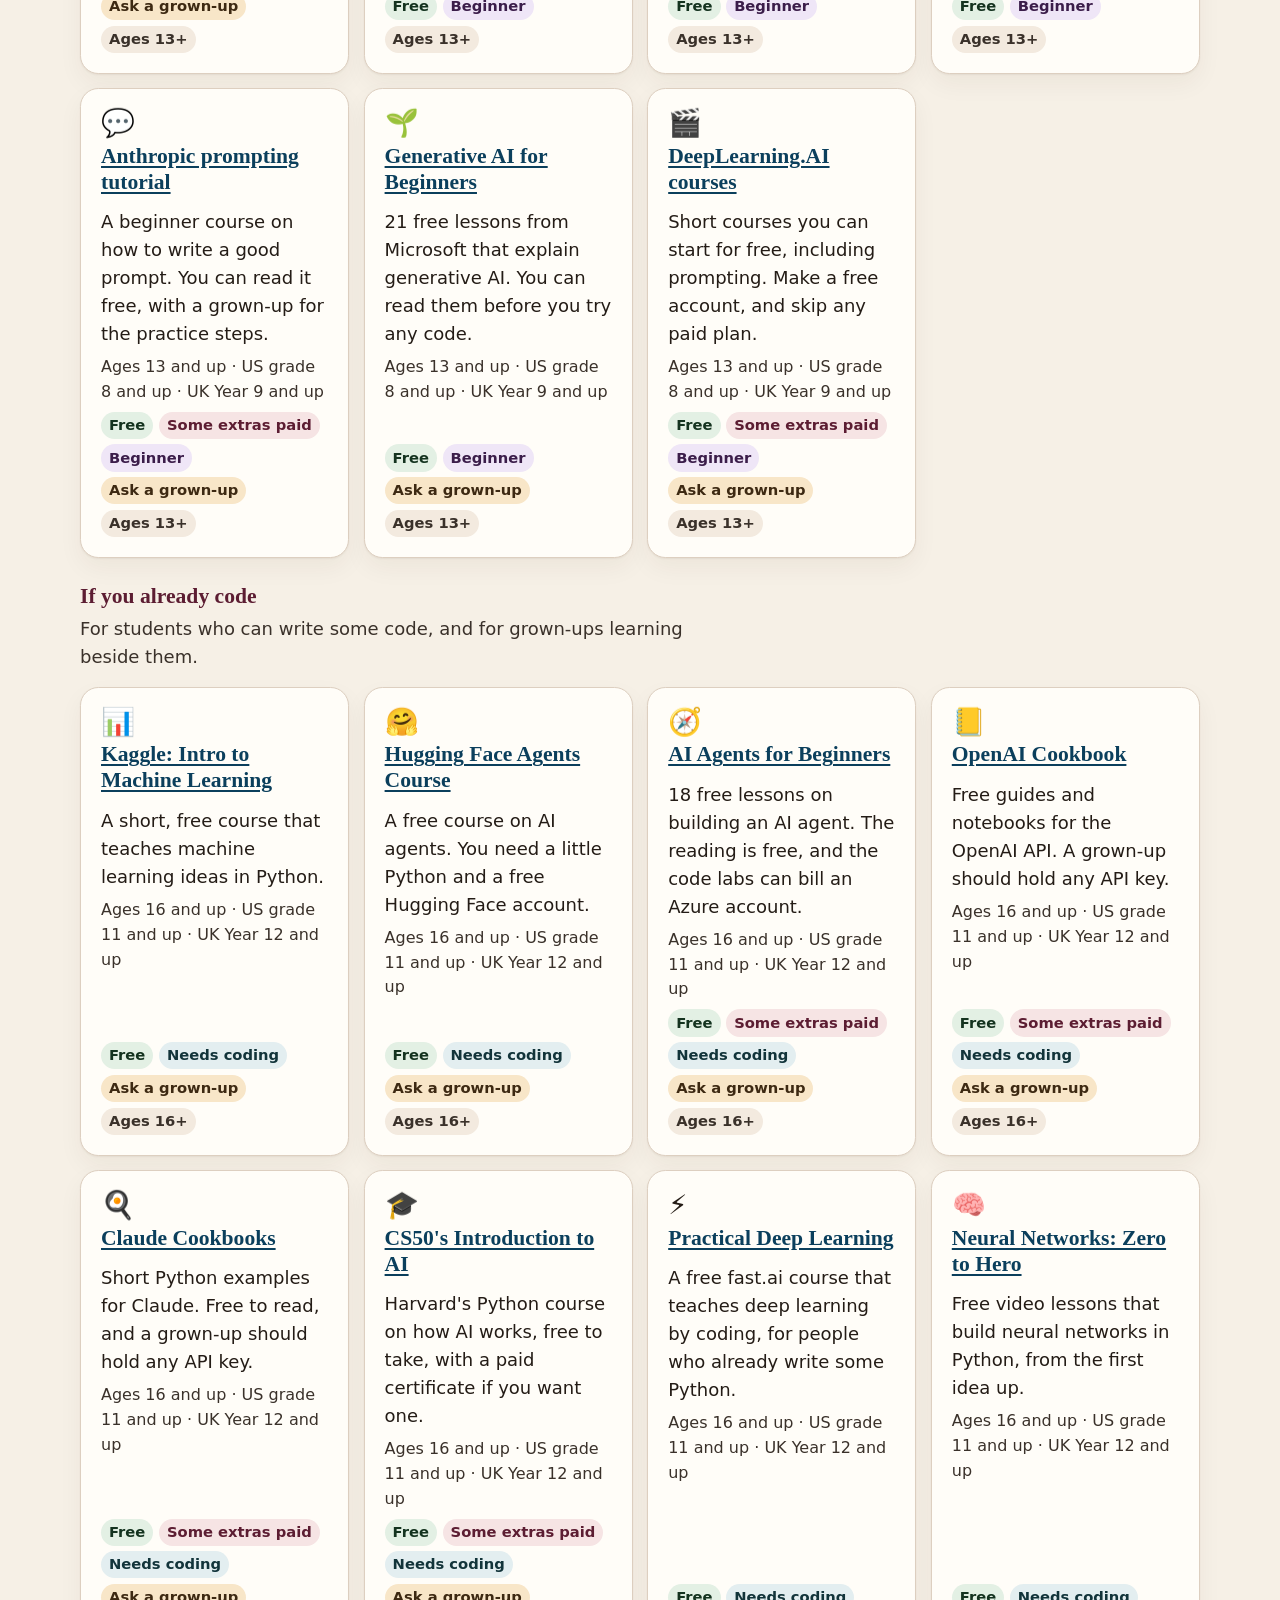
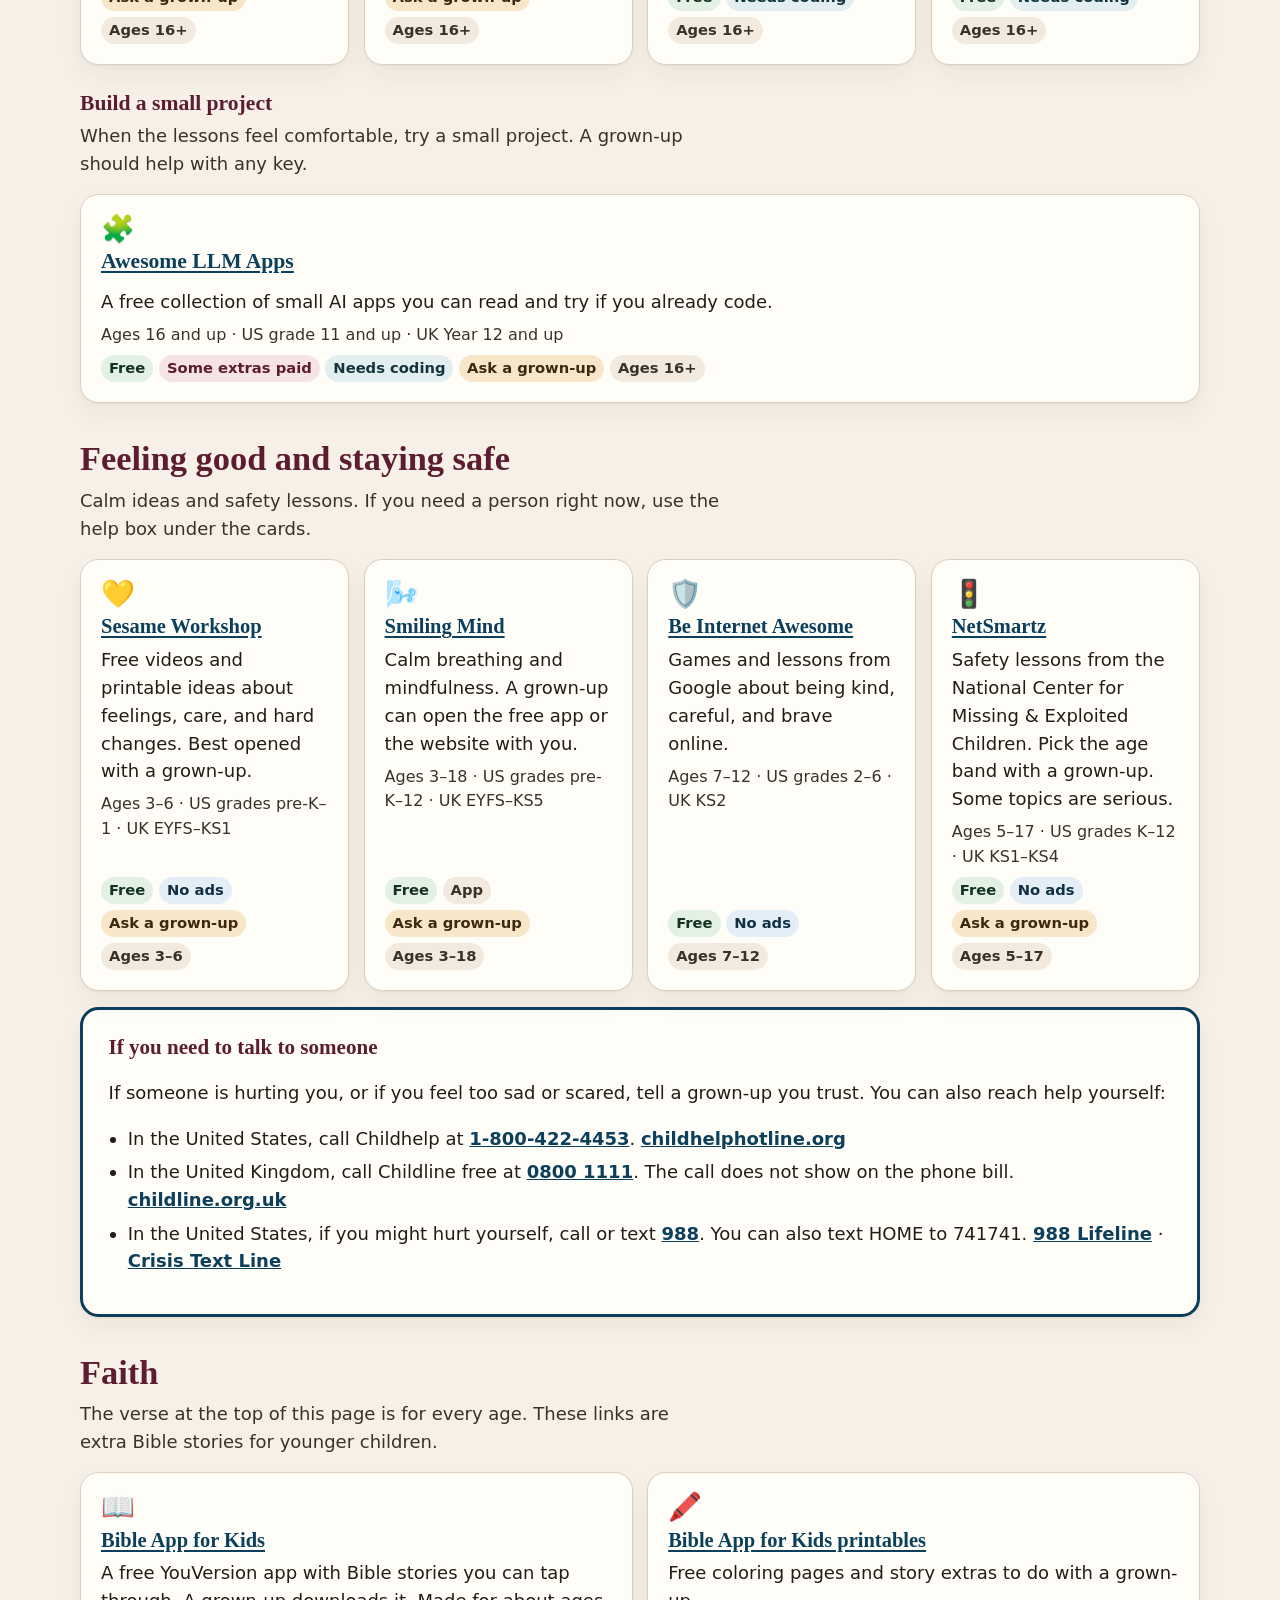
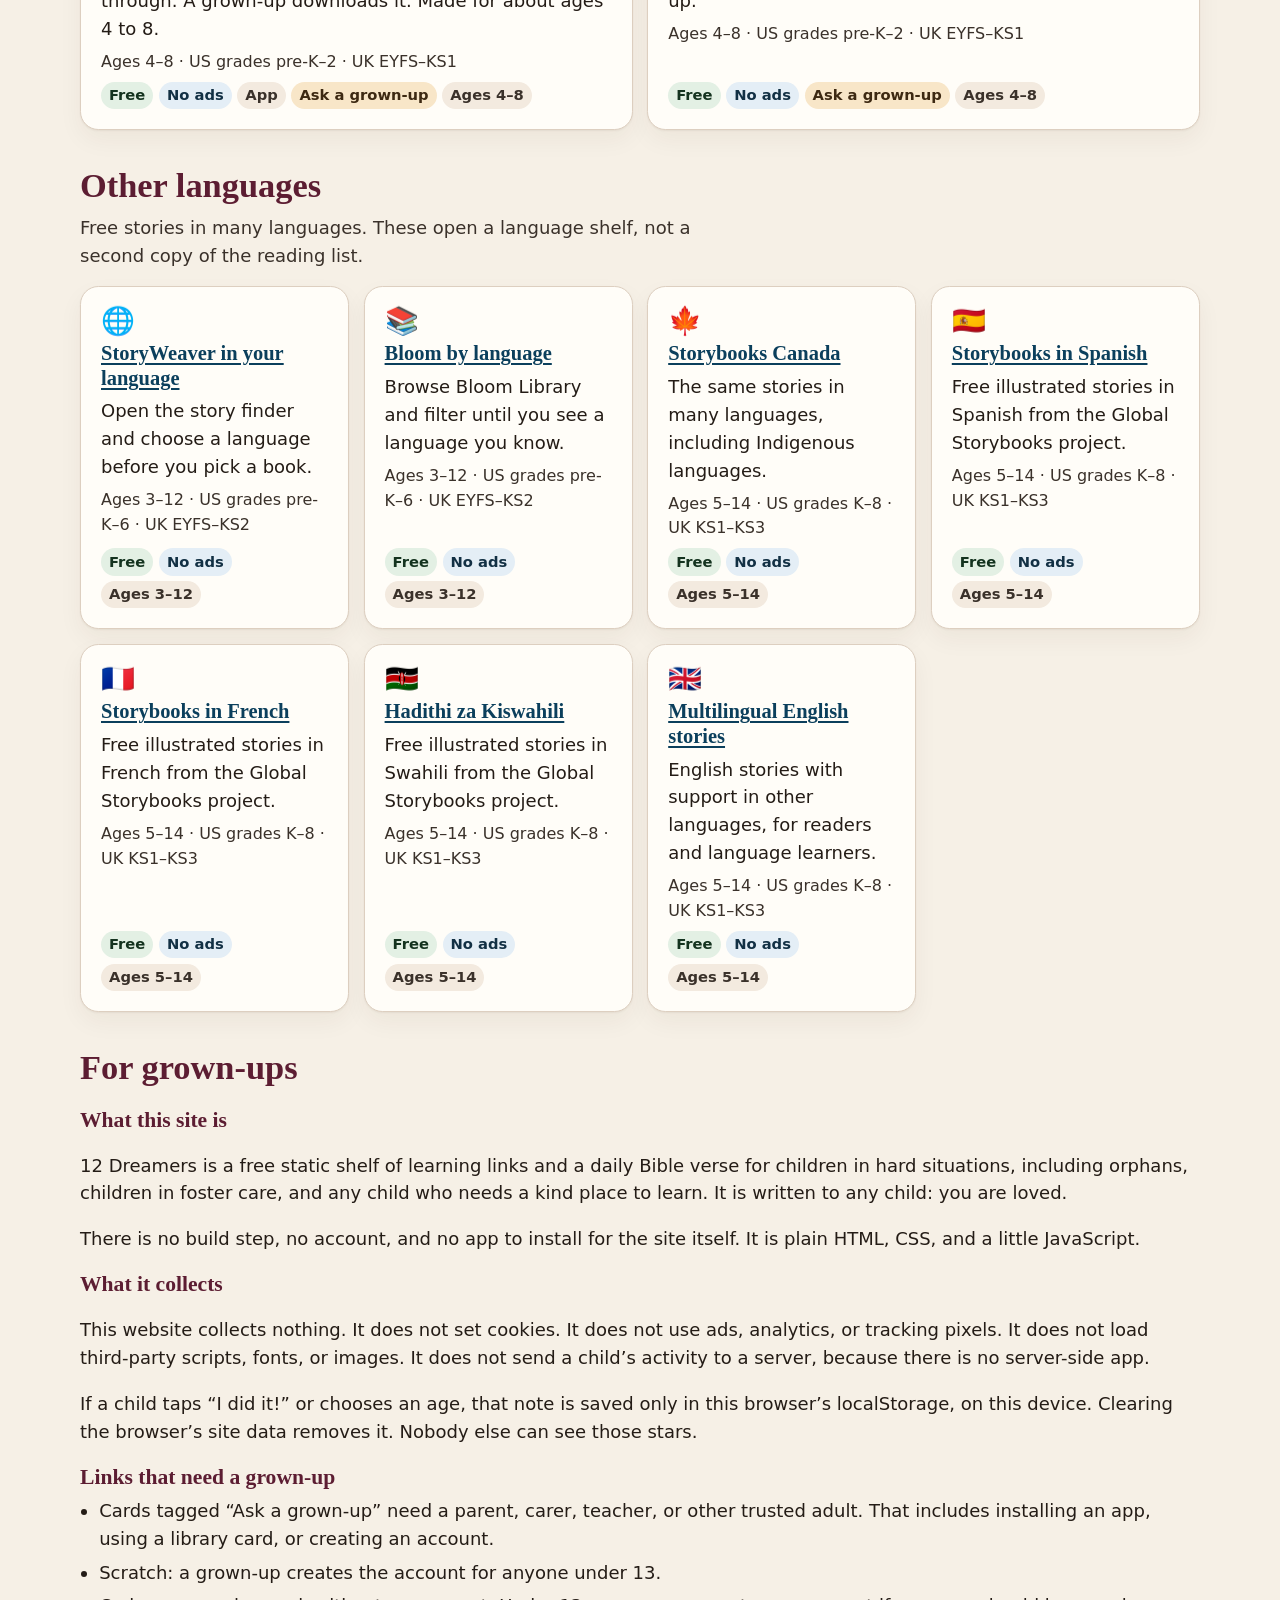
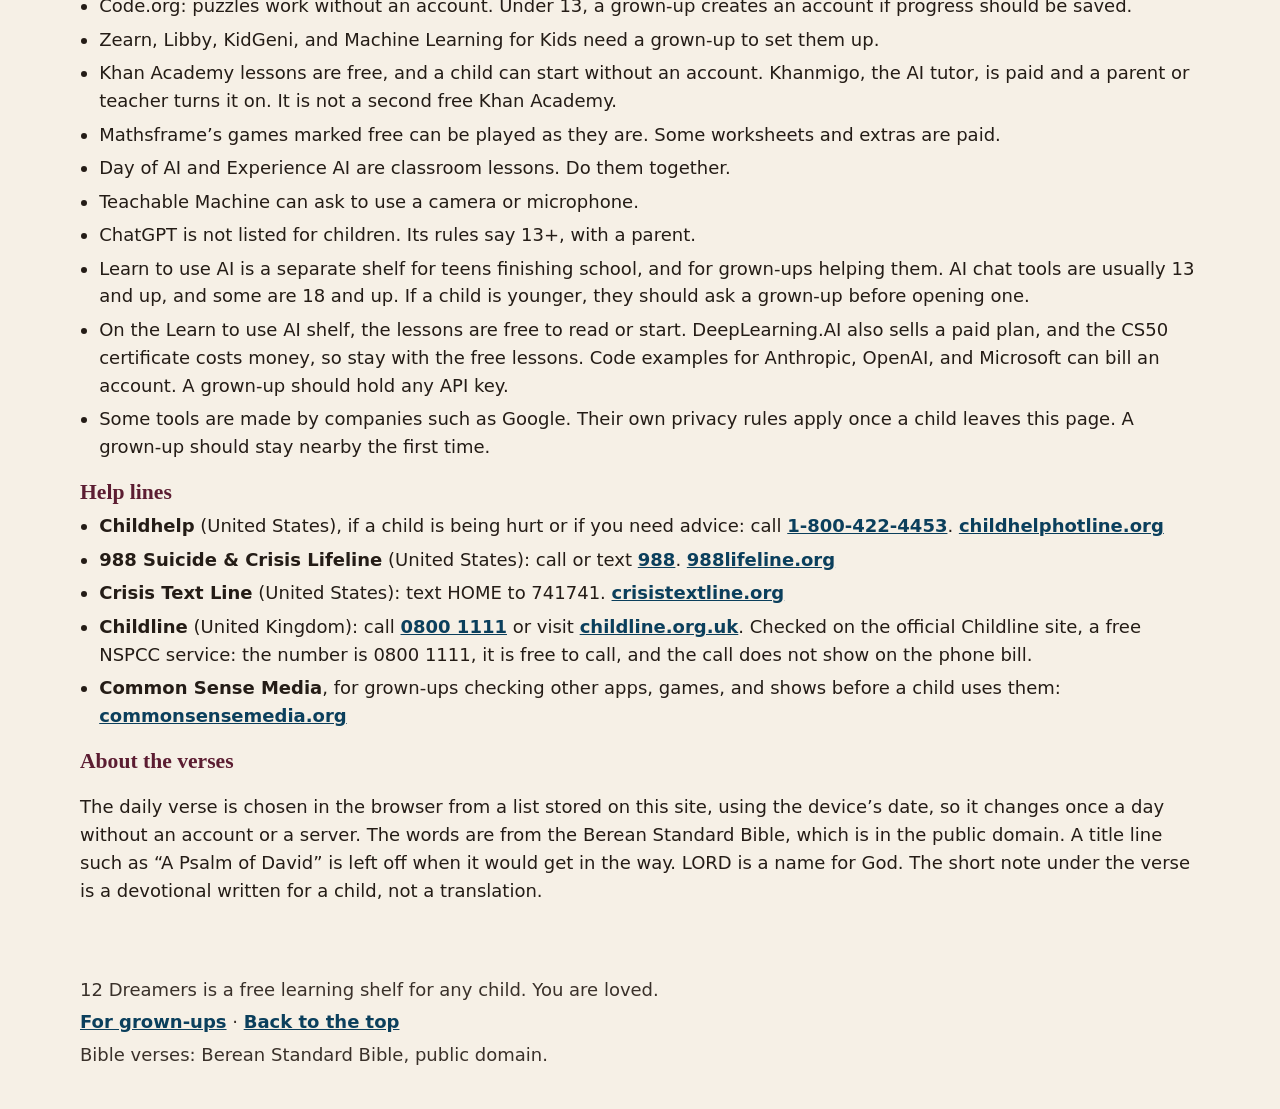
==== commit 6ac2864e: "Add the 12 Dreamers logo beside the site name Place a local WebP mark in the header and on the missi" ====
--- a/index.html
+++ b/index.html
@@ -49,7 +49,12 @@
   </div>
 
   <header class="wrap hero" id="top">
-    <h1>12 Dreamers <span class="heart" aria-hidden="true">♥</span></h1>
+    <div class="masthead">
+      <a class="logo-link" href="/">
+        <img src="assets/logo.webp" width="163" height="161" alt="12 Dreamers logo">
+      </a>
+      <h1>12 Dreamers <span class="heart" aria-hidden="true">♥</span></h1>
+    </div>
     <p class="lede">You are loved. This is a free, quiet shelf of stories, games, and lessons for any child. It is here for a hard season, a new home, or an ordinary afternoon. Nothing on this page asks you to sign in, and nothing here watches you.</p>
     <p class="help-jump"><a href="#help-now">If you need help now, there are people to call.</a></p>
     <p class="fine">School levels are written both ways. For example: Ages 7–11 · US grades 2–5 · UK KS2.</p>
--- a/css/styles.css
+++ b/css/styles.css
@@ -142,6 +142,37 @@
   padding: 1.25rem 0 0.5rem;
 }
 
+.masthead {
+  display: flex;
+  align-items: center;
+  gap: 0.8rem 1rem;
+  margin: 0.1rem 0 0.85rem;
+  min-width: 0;
+}
+
+.masthead h1 {
+  margin: 0;
+  min-width: 0;
+  overflow-wrap: break-word;
+}
+
+.logo-link {
+  flex: 0 0 auto;
+  display: block;
+  line-height: 0;
+  border-radius: 22%;
+}
+
+.logo-link img {
+  display: block;
+  width: clamp(4rem, 16vw, 5.75rem);
+  height: auto;
+  aspect-ratio: 163 / 161;
+  border: 0;
+  border-radius: 22%;
+  box-shadow: var(--shadow);
+}
+
 h1,
 h2,
 h3,
